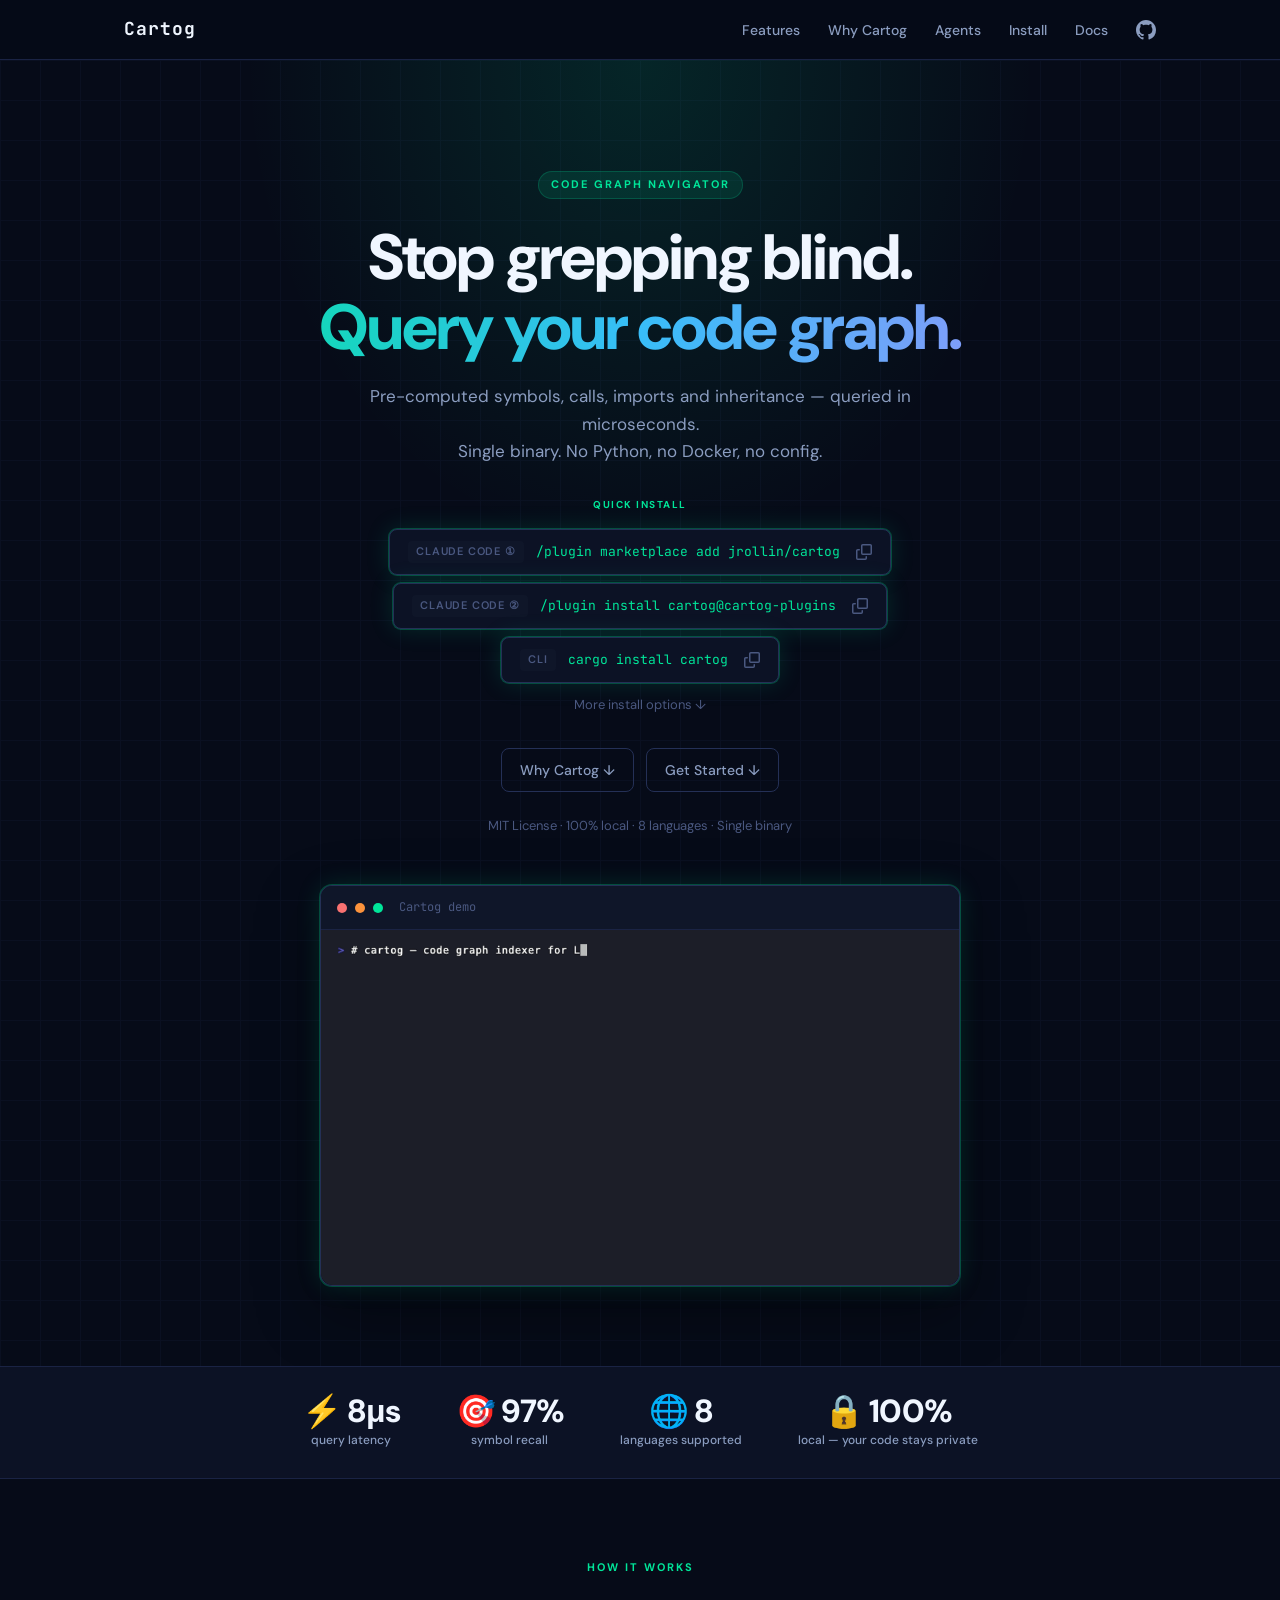
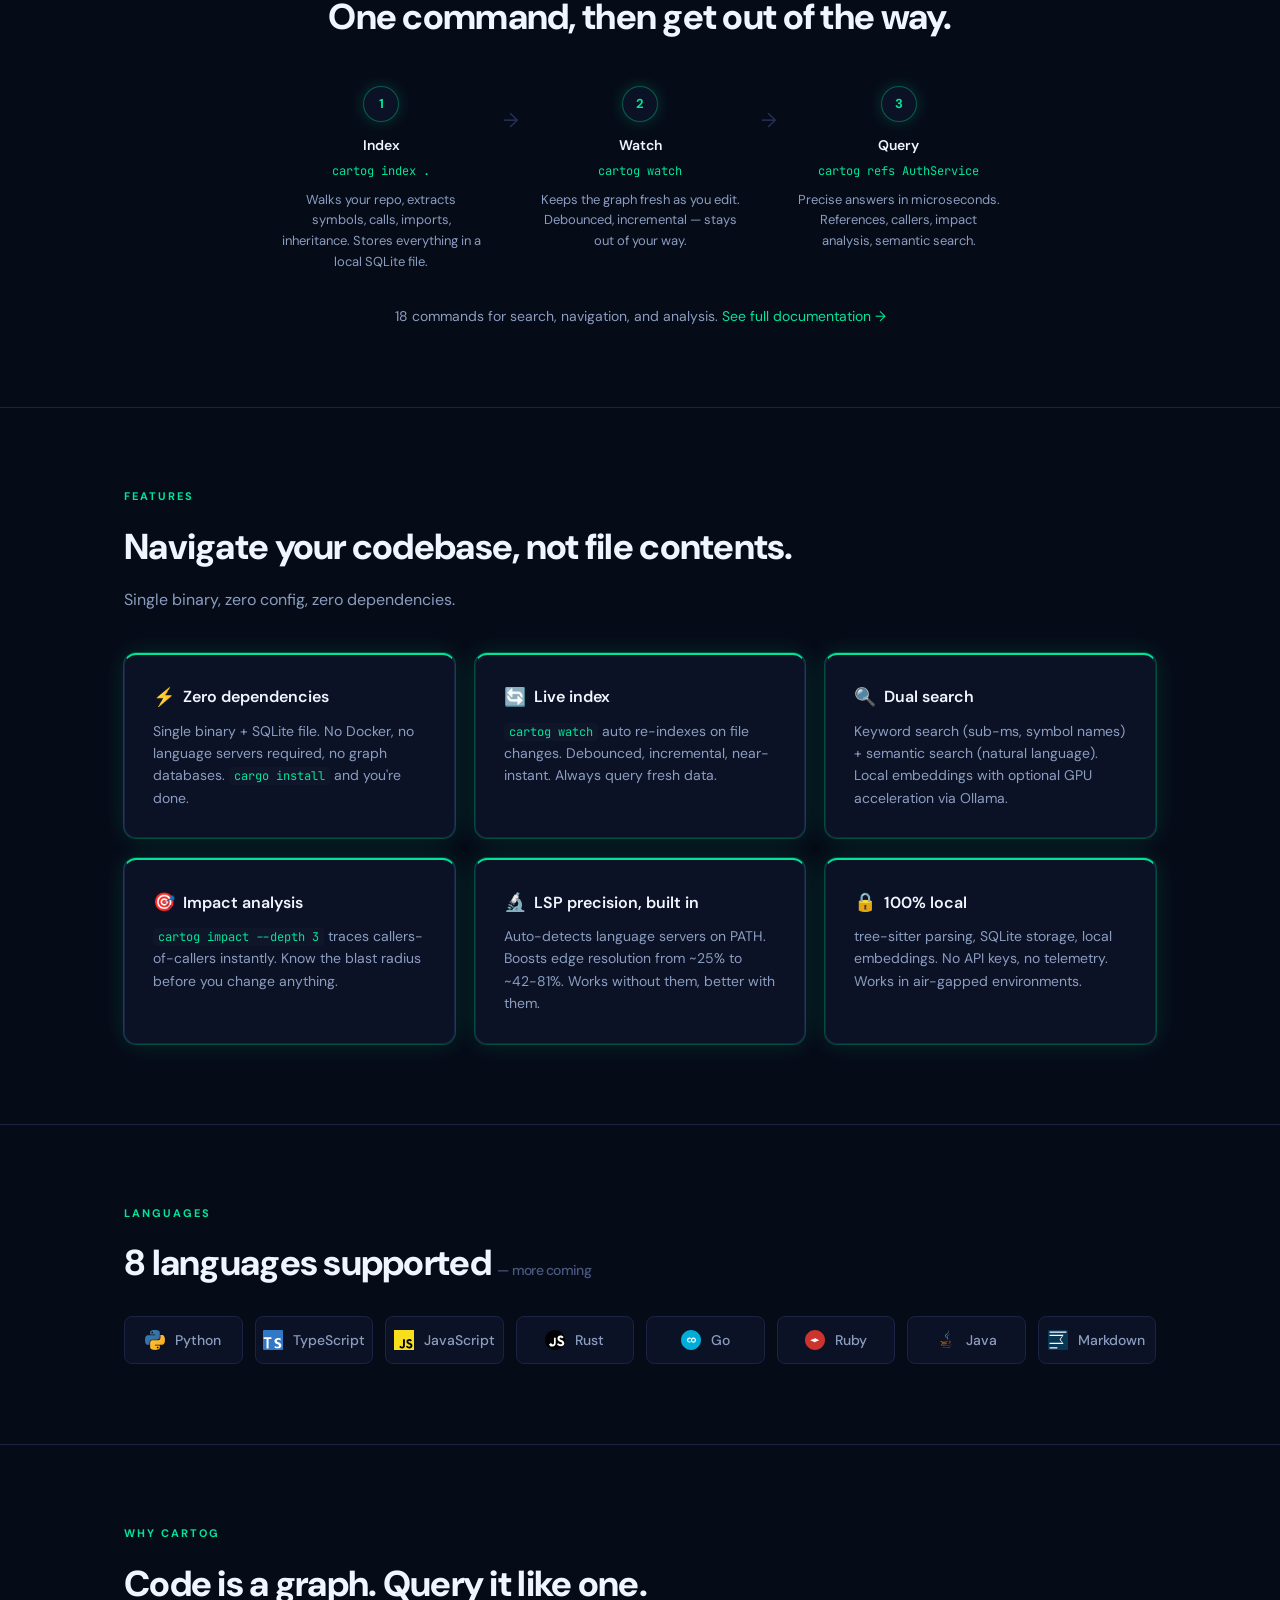
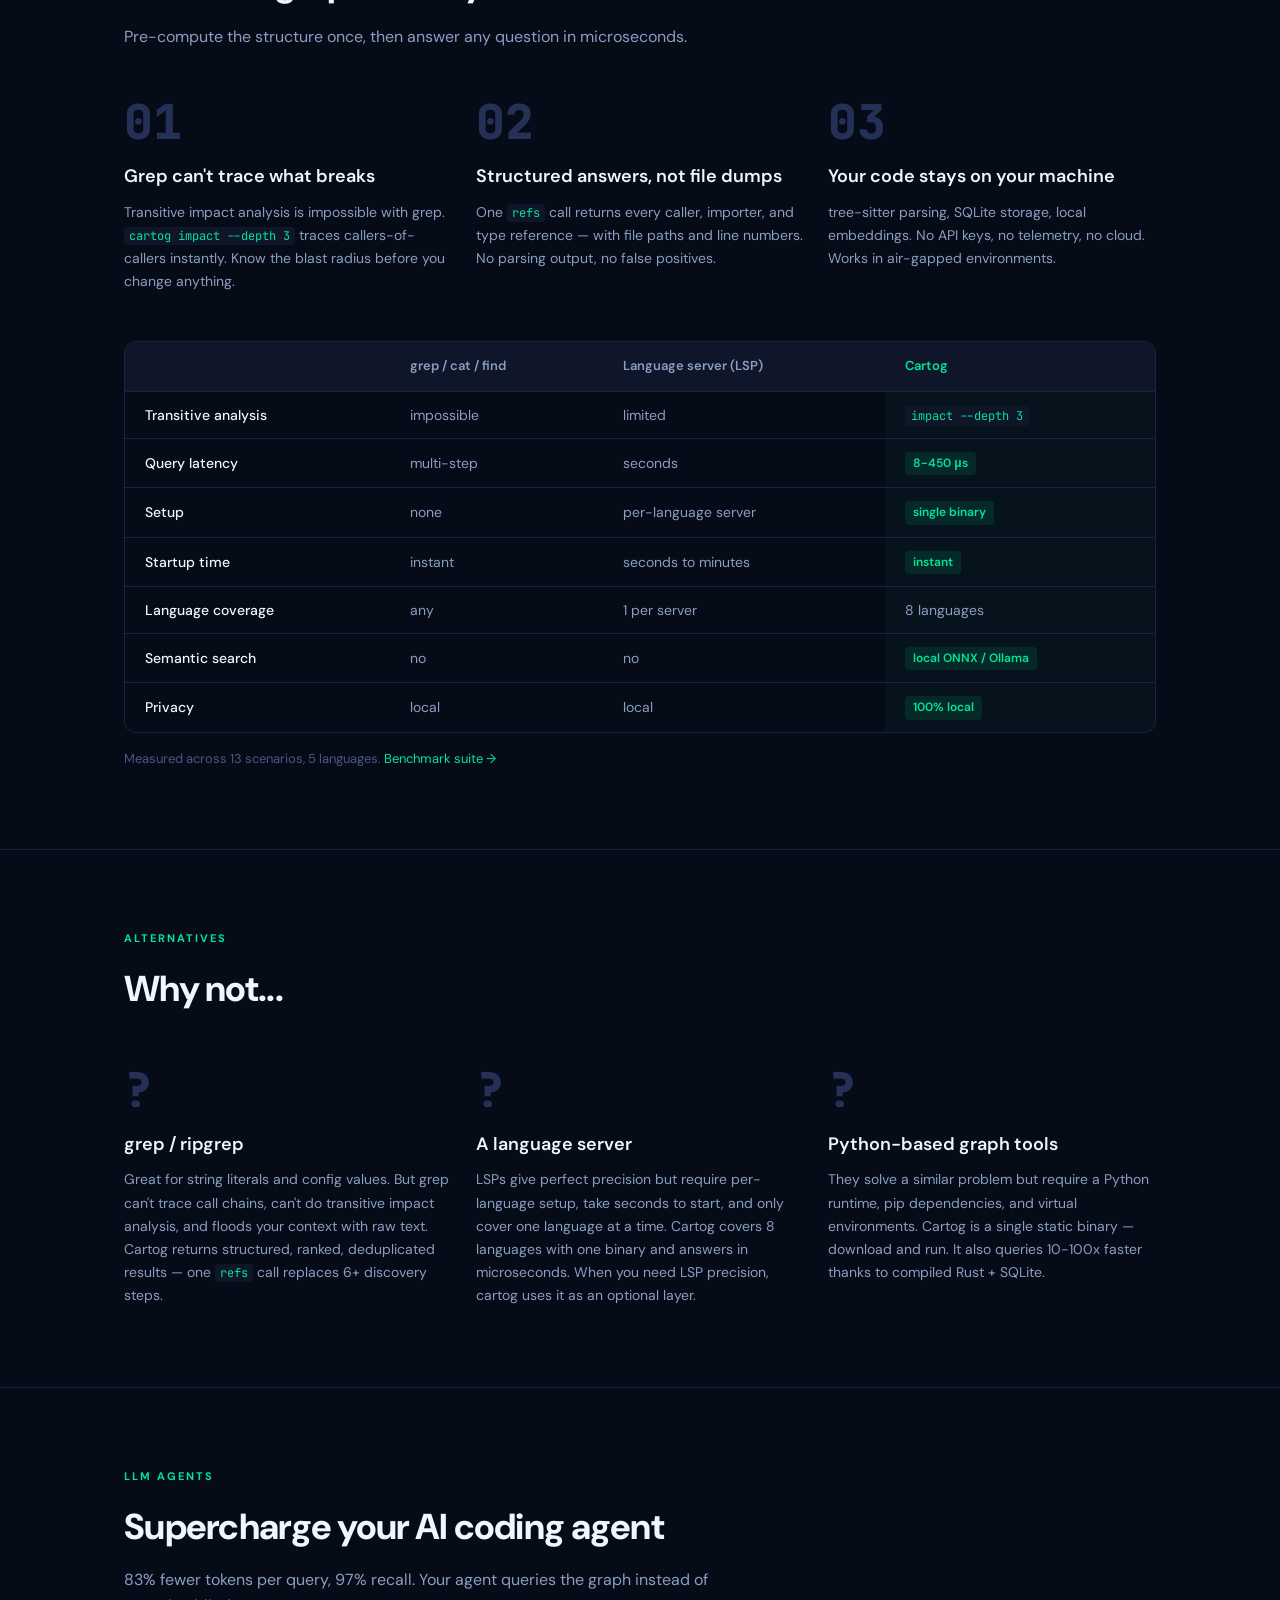
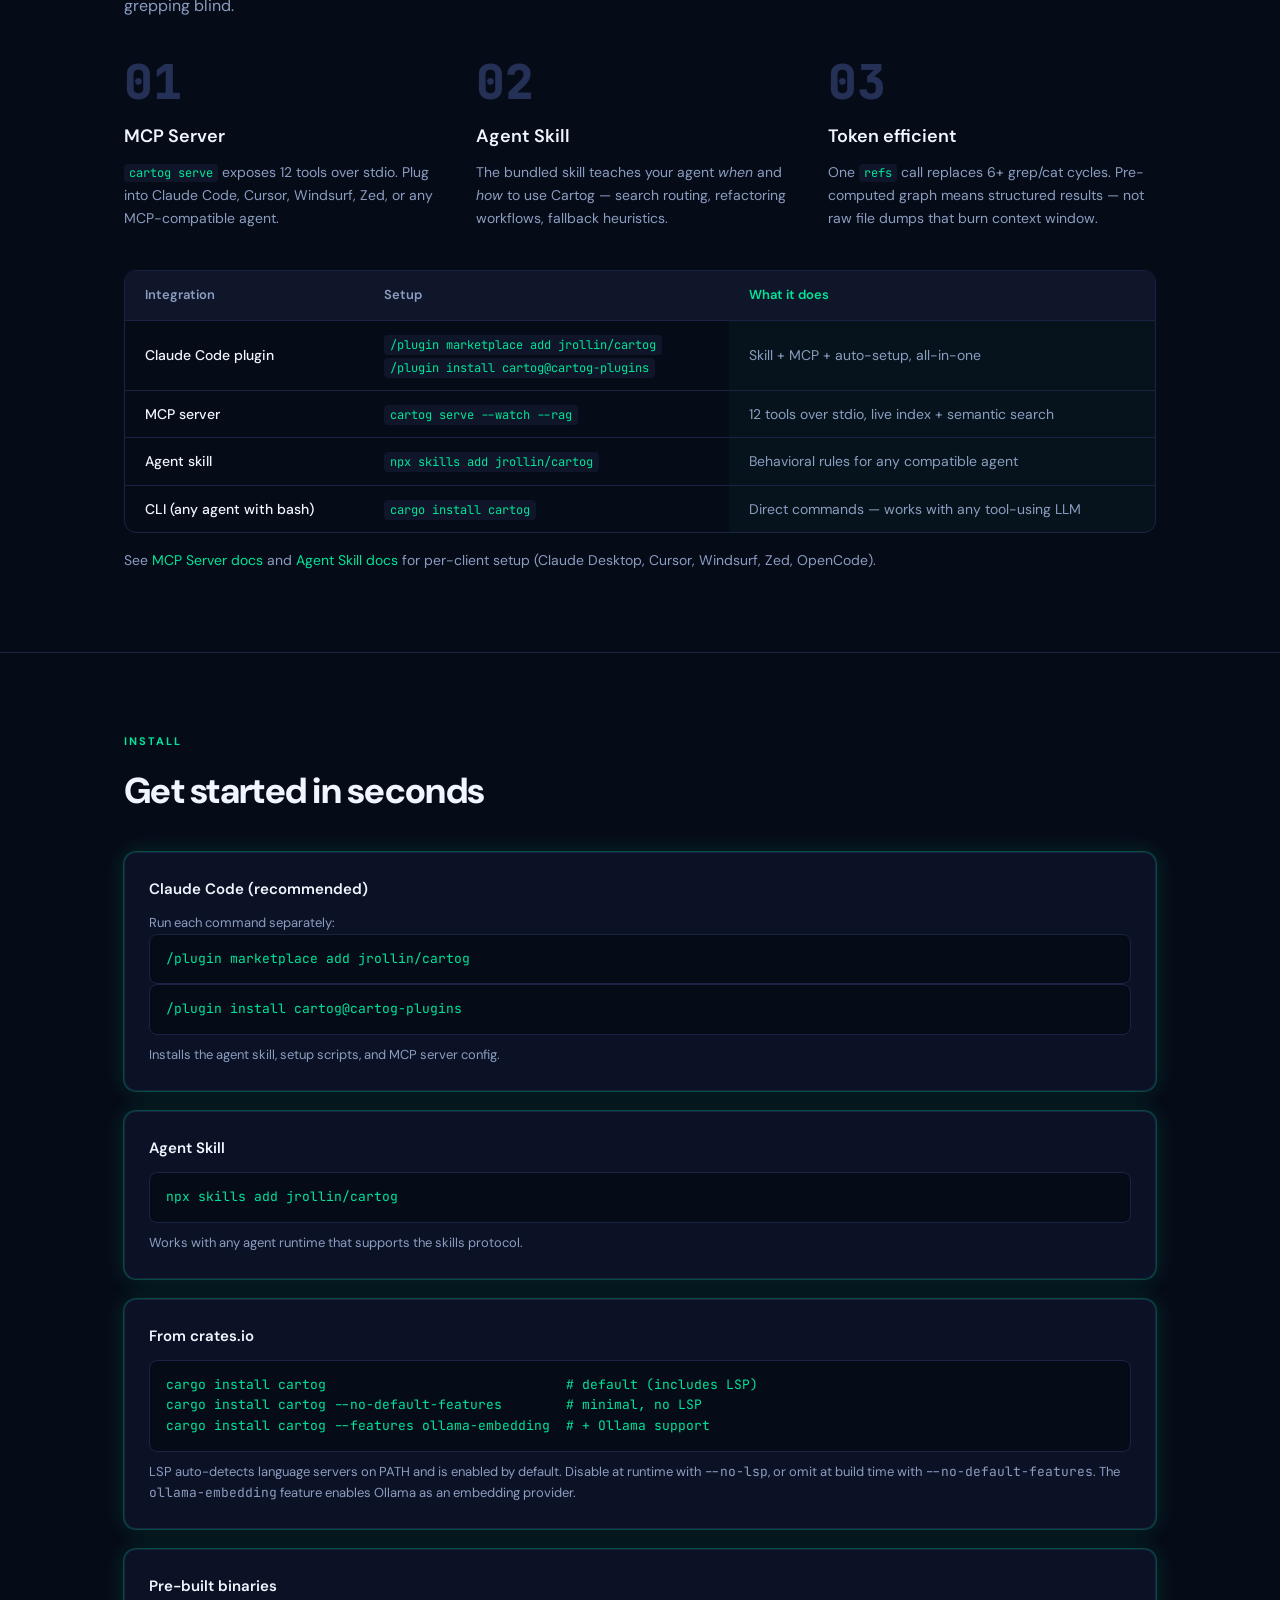
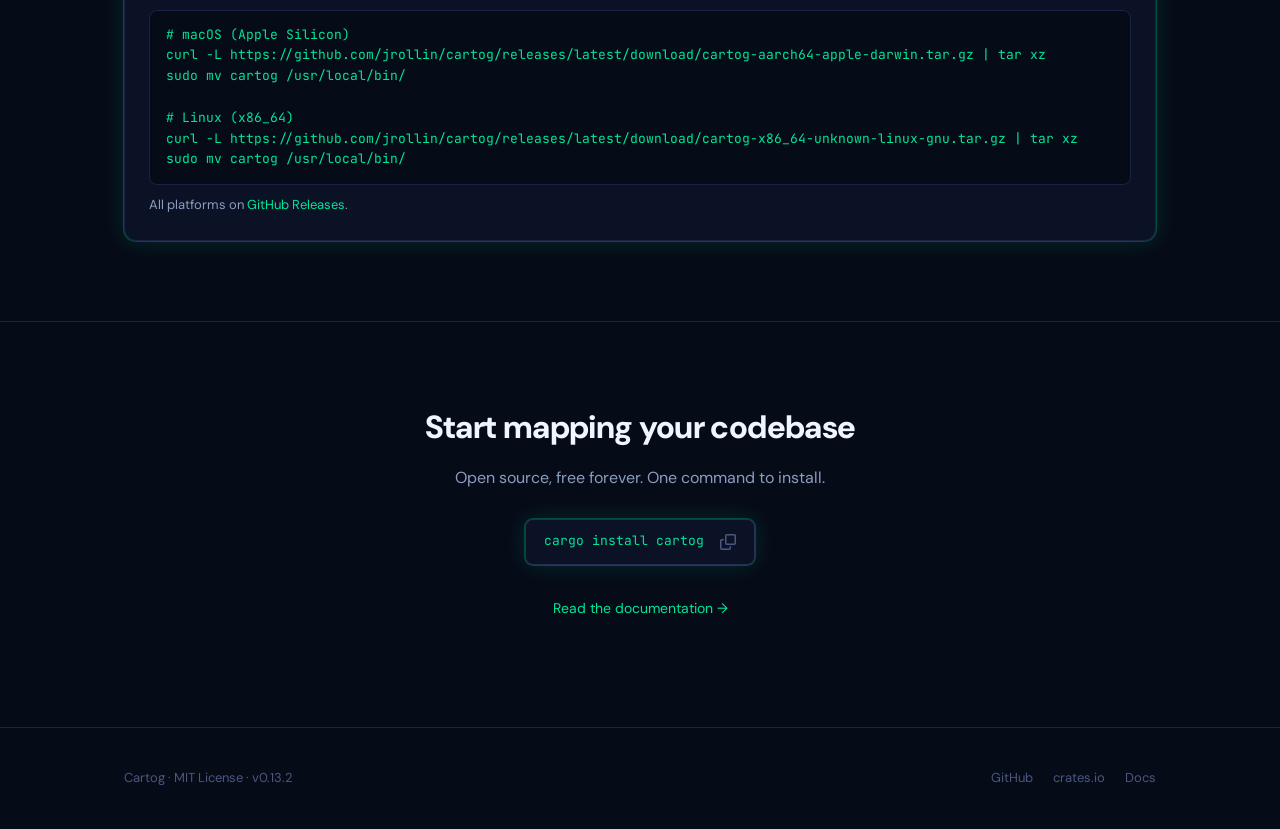
==== site/index.html @ bf615267 "chore: bump version to 0.13.2" ====
<!DOCTYPE html>
<html lang="en">
<head>
  <meta charset="UTF-8">
  <meta name="viewport" content="width=device-width, initial-scale=1.0">
  <title>Cartog — Stop grepping blind. Query your code graph.</title>
  <meta name="description" content="Code graph navigator. Pre-computed symbols, calls, imports and inheritance — queried in microseconds. Single binary, 100% local, 8 languages.">
  <link rel="stylesheet" href="style.css">
</head>
<body>

<!-- ── Nav ──────────────────────────────────────── -->
<header class="nav">
  <div class="nav-inner">
    <a href="index.html" class="nav-logo">Cartog</a>
    <button class="nav-toggle" aria-label="Toggle navigation" onclick="document.querySelector('.nav-links').classList.toggle('open')">
      <span></span><span></span><span></span>
    </button>
    <ul class="nav-links">
      <li><a href="#features">Features</a></li>
      <li><a href="#why">Why Cartog</a></li>
      <li><a href="#agents">Agents</a></li>
      <li><a href="#install">Install</a></li>
      <li><a href="usage.html">Docs</a></li>
      <li>
        <a href="https://github.com/jrollin/cartog" class="github-link" aria-label="GitHub">
          <svg viewBox="0 0 16 16"><path d="M8 0C3.58 0 0 3.58 0 8c0 3.54 2.29 6.53 5.47 7.59.4.07.55-.17.55-.38 0-.19-.01-.82-.01-1.49-2.01.37-2.53-.49-2.69-.94-.09-.23-.48-.94-.82-1.13-.28-.15-.68-.52-.01-.53.63-.01 1.08.58 1.23.82.72 1.21 1.87.87 2.33.66.07-.52.28-.87.51-1.07-1.78-.2-3.64-.89-3.64-3.95 0-.87.31-1.59.82-2.15-.08-.2-.36-1.02.08-2.12 0 0 .67-.21 2.2.82.64-.18 1.32-.27 2-.27.68 0 1.36.09 2 .27 1.53-1.04 2.2-.82 2.2-.82.44 1.1.16 1.92.08 2.12.51.56.82 1.27.82 2.15 0 3.07-1.87 3.75-3.65 3.95.29.25.54.73.54 1.48 0 1.07-.01 1.93-.01 2.2 0 .21.15.46.55.38A8.013 8.013 0 0016 8c0-4.42-3.58-8-8-8z"/></svg>
        </a>
      </li>
    </ul>
  </div>
</header>

<!-- ── Hero ─────────────────────────────────────── -->
<section class="hero">
  <div class="container">
    <div class="hero-eyebrow">Code Graph Navigator</div>

    <h1>
      <span class="line-plain">Stop grepping blind.</span>
      <span class="line-accent">Query your code graph.</span>
    </h1>

    <p class="subtitle">
      Pre-computed symbols, calls, imports and inheritance — queried in microseconds.<br>
      Single binary. No Python, no Docker, no config.
    </p>

    <div class="hero-installs">
      <div class="install-group-label">Quick Install</div>
      <div class="install-widget">
        <span class="install-label">Claude Code ①</span>
        <code>/plugin marketplace add jrollin/cartog</code>
        <button class="copy-btn" onclick="copyCmd(this, '/plugin marketplace add jrollin/cartog')" aria-label="Copy to clipboard">
          <svg width="16" height="16" viewBox="0 0 16 16" fill="currentColor"><path d="M0 6.75C0 5.784.784 5 1.75 5h1.5a.75.75 0 010 1.5h-1.5a.25.25 0 00-.25.25v7.5c0 .138.112.25.25.25h7.5a.25.25 0 00.25-.25v-1.5a.75.75 0 011.5 0v1.5A1.75 1.75 0 019.25 16h-7.5A1.75 1.75 0 010 14.25zM5 1.75C5 .784 5.784 0 6.75 0h7.5C15.216 0 16 .784 16 1.75v7.5A1.75 1.75 0 0114.25 11h-7.5A1.75 1.75 0 015 9.25zm1.75-.25a.25.25 0 00-.25.25v7.5c0 .138.112.25.25.25h7.5a.25.25 0 00.25-.25v-7.5a.25.25 0 00-.25-.25z"/></svg>
        </button>
      </div>
      <div class="install-widget">
        <span class="install-label">Claude Code ②</span>
        <code>/plugin install cartog@cartog-plugins</code>
        <button class="copy-btn" onclick="copyCmd(this, '/plugin install cartog@cartog-plugins')" aria-label="Copy to clipboard">
          <svg width="16" height="16" viewBox="0 0 16 16" fill="currentColor"><path d="M0 6.75C0 5.784.784 5 1.75 5h1.5a.75.75 0 010 1.5h-1.5a.25.25 0 00-.25.25v7.5c0 .138.112.25.25.25h7.5a.25.25 0 00.25-.25v-1.5a.75.75 0 011.5 0v1.5A1.75 1.75 0 019.25 16h-7.5A1.75 1.75 0 010 14.25zM5 1.75C5 .784 5.784 0 6.75 0h7.5C15.216 0 16 .784 16 1.75v7.5A1.75 1.75 0 0114.25 11h-7.5A1.75 1.75 0 015 9.25zm1.75-.25a.25.25 0 00-.25.25v7.5c0 .138.112.25.25.25h7.5a.25.25 0 00.25-.25v-7.5a.25.25 0 00-.25-.25z"/></svg>
        </button>
      </div>
      <div class="install-widget">
        <span class="install-label">CLI</span>
        <code>cargo install cartog</code>
        <button class="copy-btn" onclick="copyCmd(this, 'cargo install cartog')" aria-label="Copy to clipboard">
          <svg width="16" height="16" viewBox="0 0 16 16" fill="currentColor"><path d="M0 6.75C0 5.784.784 5 1.75 5h1.5a.75.75 0 010 1.5h-1.5a.25.25 0 00-.25.25v7.5c0 .138.112.25.25.25h7.5a.25.25 0 00.25-.25v-1.5a.75.75 0 011.5 0v1.5A1.75 1.75 0 019.25 16h-7.5A1.75 1.75 0 010 14.25zM5 1.75C5 .784 5.784 0 6.75 0h7.5C15.216 0 16 .784 16 1.75v7.5A1.75 1.75 0 0114.25 11h-7.5A1.75 1.75 0 015 9.25zm1.75-.25a.25.25 0 00-.25.25v7.5c0 .138.112.25.25.25h7.5a.25.25 0 00.25-.25v-7.5a.25.25 0 00-.25-.25z"/></svg>
        </button>
      </div>
      <a href="#install" style="font-size: 13px; color: var(--text-tertiary); margin-top: 4px;">More install options ↓</a>
    </div>

    <div class="hero-ctas" style="margin-top: 32px;">
      <a href="#why" class="btn-secondary">Why Cartog ↓</a>
      <a href="#install" class="btn-secondary">Get Started ↓</a>
    </div>

    <div class="hero-meta">
      <span>MIT License · 100% local · 8 languages · Single binary</span>
    </div>

    <!-- Terminal demo -->
    <div class="terminal" style="margin-top: 48px;">
      <div class="terminal-header">
        <div class="terminal-dot red"></div>
        <div class="terminal-dot yellow"></div>
        <div class="terminal-dot green"></div>
        <span class="terminal-title">Cartog demo</span>
      </div>
      <img src="demo.gif" alt="Cartog demo — index, search, refs, impact" class="terminal-gif">
    </div>
  </div>
</section>

<!-- ── Stats bar ───────────────────────────────── -->
<div class="stats-bar">
  <div class="container">
    <div class="stat-item">
      <div class="stat-value">⚡ 8μs</div>
      <div class="stat-label">query latency</div>
    </div>
    <div class="stat-item">
      <div class="stat-value">🎯 97%</div>
      <div class="stat-label">symbol recall</div>
    </div>
    <div class="stat-item">
      <div class="stat-value">🌐 8</div>
      <div class="stat-label">languages supported</div>
    </div>
    <div class="stat-item">
      <div class="stat-value">🔒 100%</div>
      <div class="stat-label">local — your code stays private</div>
    </div>
  </div>
</div>

<!-- ── How It Works ─────────────────────────────── -->
<section class="how-it-works">
  <div class="container">
    <div class="section-label">How it works</div>
    <h2 class="section-heading">One command, then get out of the way.</h2>

    <div class="how-steps">
      <div class="how-step">
        <div class="how-step-number">1</div>
        <div class="how-step-title">Index</div>
        <code>cartog index .</code>
        <p>Walks your repo, extracts symbols, calls, imports, inheritance. Stores everything in a local SQLite file.</p>
      </div>

      <div class="how-arrow" aria-hidden="true">→</div>

      <div class="how-step">
        <div class="how-step-number">2</div>
        <div class="how-step-title">Watch</div>
        <code>cartog watch</code>
        <p>Keeps the graph fresh as you edit. Debounced, incremental — stays out of your way.</p>
      </div>

      <div class="how-arrow" aria-hidden="true">→</div>

      <div class="how-step">
        <div class="how-step-number">3</div>
        <div class="how-step-title">Query</div>
        <code>cartog refs AuthService</code>
        <p>Precise answers in microseconds. References, callers, impact analysis, semantic search.</p>
      </div>
    </div>

    <p style="margin-top: 32px; text-align: center; font-size: 14px; color: var(--text-secondary);">
      18 commands for search, navigation, and analysis. <a href="usage.html">See full documentation →</a>
    </p>
  </div>
</section>

<!-- ── Features ─────────────────────────────────── -->
<section id="features">
  <div class="container">
    <div class="section-label">Features</div>
    <h2 class="section-heading">Navigate your codebase, not file contents.</h2>
    <p class="section-subtitle">Single binary, zero config, zero dependencies.</p>

    <div class="features-grid" style="margin-top: 40px;">
      <div class="feature-card">
        <h3><span class="feature-icon">⚡</span> Zero dependencies</h3>
        <p>Single binary + SQLite file. No Docker, no language servers required, no graph databases. <code>cargo install</code> and you're done.</p>
      </div>
      <div class="feature-card">
        <h3><span class="feature-icon">🔄</span> Live index</h3>
        <p><code>cartog watch</code> auto re-indexes on file changes. Debounced, incremental, near-instant. Always query fresh data.</p>
      </div>
      <div class="feature-card">
        <h3><span class="feature-icon">🔍</span> Dual search</h3>
        <p>Keyword search (sub-ms, symbol names) + semantic search (natural language). Local embeddings with optional GPU acceleration via Ollama.</p>
      </div>
      <div class="feature-card">
        <h3><span class="feature-icon">🎯</span> Impact analysis</h3>
        <p><code>cartog impact --depth 3</code> traces callers-of-callers instantly. Know the blast radius before you change anything.</p>
      </div>
      <div class="feature-card">
        <h3><span class="feature-icon">🔬</span> LSP precision, built in</h3>
        <p>Auto-detects language servers on PATH. Boosts edge resolution from ~25% to ~42-81%. Works without them, better with them.</p>
      </div>
      <div class="feature-card">
        <h3><span class="feature-icon">🔒</span> 100% local</h3>
        <p>tree-sitter parsing, SQLite storage, local embeddings. No API keys, no telemetry. Works in air-gapped environments.</p>
      </div>
    </div>
  </div>
</section>

<!-- ── Languages ─────────────────────────────────── -->
<section class="languages-section">
  <div class="container">
    <div class="section-label">Languages</div>
    <h2 class="section-heading">8 languages supported <span style="font-size: 14px; font-weight: 500; color: var(--text-tertiary);">— more coming</span></h2>
    <div class="lang-grid">
      <span class="lang-tag">
        <svg width="20" height="20" viewBox="0 0 256 255"><defs><linearGradient id="py-a" x1="12.96%" x2="79.68%" y1="12.04%" y2="93.06%"><stop offset="0%" stop-color="#387EB8"/><stop offset="100%" stop-color="#366994"/></linearGradient><linearGradient id="py-b" x1="19.13%" x2="90.43%" y1="20.58%" y2="88.72%"><stop offset="0%" stop-color="#FFC331"/><stop offset="100%" stop-color="#F5A623"/></linearGradient></defs><path fill="url(#py-a)" d="M126.916.072c-64.832 0-60.784 28.115-60.784 28.115l.072 29.128h61.868v8.745H41.631S.145 61.355.145 126.77c0 65.417 36.21 63.097 36.21 63.097h21.61v-30.356s-1.165-36.21 35.632-36.21h61.362s34.475.557 34.475-33.319V33.97S194.67.072 126.916.072zM92.802 19.66a11.12 11.12 0 110 22.24 11.12 11.12 0 010-22.24z"/><path fill="url(#py-b)" d="M128.757 254.126c64.832 0 60.784-28.115 60.784-28.115l-.072-29.127H127.6v-8.745h86.441s41.486 4.705 41.486-60.712c0-65.416-36.21-63.096-36.21-63.096h-21.61v30.355s1.165 36.21-35.632 36.21h-61.362s-34.475-.557-34.475 33.32v56.013s-5.235 33.897 62.518 33.897zm34.114-19.586a11.12 11.12 0 110-22.24 11.12 11.12 0 010 22.24z"/></svg>
        Python
      </span>
      <span class="lang-tag">
        <svg width="20" height="20" viewBox="0 0 256 256"><rect width="256" height="256" fill="#3178C6" rx="12"/><path fill="#fff" d="M150.518 200.475v27.62c4.492 2.302 9.805 4.028 15.938 5.179 6.133 1.151 12.597 1.726 19.393 1.726 6.622 0 12.914-.633 18.874-1.899 5.96-1.266 11.187-3.352 15.678-6.257 4.492-2.906 8.048-6.796 10.669-11.672 2.621-4.875 3.932-10.94 3.932-18.194 0-5.237-.758-9.768-2.274-13.592-1.516-3.825-3.7-7.246-6.551-10.264-2.851-3.018-6.305-5.756-10.362-8.214-4.057-2.457-8.626-4.799-13.707-7.024-3.7-1.554-7.016-3.049-9.95-4.484-2.932-1.436-5.434-2.906-7.506-4.408-2.072-1.504-3.664-3.122-4.776-4.855-1.112-1.733-1.668-3.71-1.668-5.93 0-2.047.498-3.882 1.494-5.506.997-1.623 2.39-3.018 4.181-4.18 1.791-1.164 3.932-2.063 6.422-2.698 2.49-.634 5.237-.952 8.24-.952 2.136 0 4.407.173 6.813.519 2.406.346 4.836.895 7.287 1.647 2.451.751 4.836 1.699 7.156 2.843a37.4 37.4 0 016.38 3.97v-25.534c-4.145-1.669-8.683-2.882-13.616-3.64-4.933-.759-10.554-1.138-16.862-1.138-6.552 0-12.778.691-18.68 2.073-5.9 1.382-11.126 3.583-15.678 6.603-4.55 3.018-8.162 6.968-10.833 11.849-2.67 4.882-4.006 10.764-4.006 17.648 0 8.617 2.562 15.977 7.687 22.082 5.126 6.104 12.812 11.169 23.06 15.195 4.058 1.611 7.803 3.165 11.234 4.663 3.432 1.496 6.38 3.069 8.845 4.717 2.466 1.647 4.396 3.467 5.79 5.458 1.393 1.991 2.09 4.296 2.09 6.914 0 1.93-.44 3.71-1.322 5.333-.88 1.623-2.217 3.018-4.008 4.18-1.791 1.164-4.043 2.063-6.755 2.698-2.712.634-5.876.952-9.494.952-6.206 0-12.347-1.093-18.422-3.278-6.075-2.185-11.602-5.468-16.58-9.85zM108.042 115.233h-36.697v120.012H45.274V115.233H8.577V92.055h99.465v23.178z"/></svg>
        TypeScript
      </span>
      <span class="lang-tag">
        <svg width="20" height="20" viewBox="0 0 256 256"><path fill="#F7DF1E" d="M0 0h256v256H0z"/><path d="M67.312 213.932l19.59-11.856c3.78 6.701 7.218 12.371 15.465 12.371 7.905 0 12.89-3.092 12.89-15.12v-81.798h24.057v82.138c0 24.917-14.606 36.259-35.916 36.259-19.245 0-30.416-9.967-36.087-21.996m85.07-2.576l19.588-11.341c5.157 8.421 11.859 14.607 23.715 14.607 9.969 0 16.325-4.984 16.325-11.858 0-8.248-6.53-11.17-17.528-15.98l-6.013-2.58c-17.357-7.387-28.87-16.667-28.87-36.257 0-18.044 13.747-31.792 35.228-31.792 15.294 0 26.292 5.328 34.196 19.247l-18.732 12.03c-4.125-7.389-8.591-10.31-15.465-10.31-7.046 0-11.514 4.468-11.514 10.31 0 7.217 4.468 10.14 14.778 14.608l6.014 2.577c20.45 8.765 31.963 17.7 31.963 37.804 0 21.654-17.012 33.51-39.867 33.51-22.339 0-36.774-10.654-43.819-24.574"/></svg>
        JavaScript
      </span>
      <span class="lang-tag">
        <svg width="20" height="20" viewBox="0 0 256 256"><path fill="#000" d="M128.088 0C57.328 0 0 57.328 0 128.088s57.328 128.088 128.088 128.088 128.088-57.328 128.088-128.088S198.848 0 128.088 0z"/><path fill="#fff" d="M81.102 170.627c3.914 7.406 11.14 14.06 19.014 14.06 9.056 0 14.81-4.68 14.81-18.27V97.71h22.338v69.32c0 30.096-17.658 43.778-43.396 43.778-23.262 0-36.73-12.148-43.398-26.774l19.632-13.407zm92.816-2.456c4.606 7.502 13.248 15.478 26.89 15.478 11.306 0 18.558-5.654 18.558-13.458 0-9.336-7.432-12.654-19.924-18.09l-6.84-2.934c-19.748-8.408-32.87-18.94-32.87-41.21 0-20.492 15.626-36.108 40.044-36.108 17.372 0 29.854 6.048 38.854 21.882l-21.28 13.666c-4.684-8.39-9.756-11.696-17.574-11.696-8.002 0-13.072 5.082-13.072 11.696 0 8.188 5.07 11.504 16.778 16.594l6.84 2.934c23.252 9.966 36.384 20.148 36.384 43.008 0 24.632-19.352 38.108-45.338 38.108-25.406 0-41.852-12.098-49.896-27.928l21.446-11.942z"/></svg>
        Rust
      </span>
      <span class="lang-tag">
        <svg width="20" height="20" viewBox="0 0 256 256"><path fill="#00ADD8" d="M128 0C57.308 0 0 57.308 0 128s57.308 128 128 128 128-57.308 128-128S198.692 0 128 0z"/><path fill="#fff" d="M123.63 115.638s-6.256-4.71-13.354-4.71c-10.394 0-18.772 8.378-18.772 18.772 0 10.394 8.378 18.772 18.772 18.772 7.098 0 13.354-4.71 13.354-4.71v14.198s-7.098 3.396-15.232 3.396c-18.128 0-32.82-14.692-32.82-32.82s14.692-32.82 32.82-32.82c8.134 0 15.232 3.396 15.232 3.396v16.526zm35.478-18.126c18.128 0 32.82 14.692 32.82 32.82s-14.692 32.82-32.82 32.82-32.82-14.692-32.82-32.82 14.692-32.82 32.82-32.82zm0 49.664c9.298 0 16.844-7.546 16.844-16.844s-7.546-16.844-16.844-16.844-16.844 7.546-16.844 16.844 7.546 16.844 16.844 16.844z"/></svg>
        Go
      </span>
      <span class="lang-tag">
        <svg width="20" height="20" viewBox="0 0 256 256"><path fill="#CC342D" d="M128 0C57.308 0 0 57.308 0 128s57.308 128 128 128 128-57.308 128-128S198.692 0 128 0z"/><path fill="#fff" d="M116.8 155.2l28.8-14.4-28.8-14.4V155.2zm64-25.6L128 102.4v51.2l52.8-24zm-115.2 0L128 156.8V105.6l-62.4 24z"/></svg>
        Ruby
      </span>
      <span class="lang-tag">
        <svg width="20" height="20" viewBox="0 0 256 256"><path fill="#E76F00" d="M83.037 165.865s-7.66 4.458 5.456 5.963c15.88 1.82 24.012 1.56 41.52-1.766 0 0 4.607 2.885 11.03 5.387-39.223 16.81-88.794-.974-57.006-9.584zm-4.715-21.975s-8.59 6.355 4.536 7.716c16.964 1.76 30.387 1.903 53.574-2.586 0 0 3.207 3.252 8.258 5.028-47.428 13.876-100.278 1.093-66.368-10.158z"/><path fill="#5382A1" d="M143.294 109.027c9.686 11.148-2.548 21.177-2.548 21.177s24.584-12.695 13.296-28.597c-10.54-14.842-18.622-22.198 25.132-47.592 0 0-68.7 17.157-35.88 55.012z"/><path fill="#E76F00" d="M199.297 180.303s5.666 4.67-6.237 8.282c-22.647 6.867-94.268 8.94-114.165.273-7.148-3.115 6.26-7.431 10.476-8.343 4.397-1.014 6.912-.826 6.912-.826-7.954-5.6-51.41 11.004-22.079 15.753 80.003 12.942 145.87-5.83 125.093-15.139zm-109.898-39.87s-36.434 8.658-12.9 11.8c9.936 1.328 29.745 1.028 48.202-.527 15.097-1.27 30.233-3.988 30.233-3.988s-5.324 2.28-9.178 4.905c-37.107 9.76-108.81 5.22-88.14-4.768 17.486-8.433 31.783-7.422 31.783-7.422zm65.572 36.635c37.722-19.6 20.275-38.422 8.107-35.888-2.98.622-4.313 1.161-4.313 1.161s1.11-1.737 3.227-2.486c24.117-8.482 42.672 25.015-7.778 38.3 0 0 .585-.525.757-1.087z"/><path fill="#5382A1" d="M160.775 0s20.887 20.887-19.8 53.022c-32.584 25.754-7.428 40.443-.016 57.215-19.003-17.14-32.94-32.23-23.583-46.275C131.142 43.57 168.917 33.387 160.775 0z"/><path fill="#E76F00" d="M92.235 230.378c36.2 2.317 91.837-1.287 93.18-18.408 0 0-2.533 6.5-29.945 11.662-30.925 5.825-69.092 5.145-91.727 1.413 0 0 4.633 3.832 28.492 5.333z"/></svg>
        Java
      </span>
      <span class="lang-tag">
        <svg width="20" height="20" viewBox="0 0 256 256" fill="none"><rect width="256" height="256" rx="12" fill="#083755"/><path d="M20 220h100v16H20zM20 20h216v16H20zm0 40h180l-40 60 40 60H20v-16h160l-32-44 32-44H20z" fill="#fff"/></svg>
        Markdown
      </span>
    </div>
  </div>
</section>

<!-- ── Why Cartog ───────────────────────────────── -->
<section id="why">
  <div class="container">
    <div class="section-label">Why Cartog</div>
    <h2 class="section-heading">Code is a graph. Query it like one.</h2>
    <p class="section-subtitle">Pre-compute the structure once, then answer any question in microseconds.</p>

    <div class="why-grid">
      <div class="why-card">
        <div class="why-number">01</div>
        <h3>Grep can't trace what breaks</h3>
        <p>Transitive impact analysis is impossible with grep. <code>cartog impact --depth 3</code> traces callers-of-callers instantly. Know the blast radius before you change anything.</p>
      </div>
      <div class="why-card">
        <div class="why-number">02</div>
        <h3>Structured answers, not file dumps</h3>
        <p>One <code>refs</code> call returns every caller, importer, and type reference — with file paths and line numbers. No parsing output, no false positives.</p>
      </div>
      <div class="why-card">
        <div class="why-number">03</div>
        <h3>Your code stays on your machine</h3>
        <p>tree-sitter parsing, SQLite storage, local embeddings. No API keys, no telemetry, no cloud. Works in air-gapped environments.</p>
      </div>
    </div>

    <!-- Comparison table -->
    <div class="table-wrapper" style="margin-top: 48px;">
      <table>
        <thead>
          <tr>
            <th></th>
            <th>grep / cat / find</th>
            <th>Language server (LSP)</th>
            <th>Cartog</th>
          </tr>
        </thead>
        <tbody>
          <tr>
            <td>Transitive analysis</td>
            <td>impossible</td>
            <td>limited</td>
            <td><code>impact --depth 3</code></td>
          </tr>
          <tr>
            <td>Query latency</td>
            <td>multi-step</td>
            <td>seconds</td>
            <td><span class="badge">8-450 μs</span></td>
          </tr>
          <tr>
            <td>Setup</td>
            <td>none</td>
            <td>per-language server</td>
            <td><span class="badge">single binary</span></td>
          </tr>
          <tr>
            <td>Startup time</td>
            <td>instant</td>
            <td>seconds to minutes</td>
            <td><span class="badge">instant</span></td>
          </tr>
          <tr>
            <td>Language coverage</td>
            <td>any</td>
            <td>1 per server</td>
            <td>8 languages</td>
          </tr>
          <tr>
            <td>Semantic search</td>
            <td>no</td>
            <td>no</td>
            <td><span class="badge">local ONNX / Ollama</span></td>
          </tr>
          <tr>
            <td>Privacy</td>
            <td>local</td>
            <td>local</td>
            <td><span class="badge">100% local</span></td>
          </tr>
        </tbody>
      </table>
    </div>

    <p style="margin-top: 16px; font-size: 13px; color: var(--text-tertiary);">
      Measured across 13 scenarios, 5 languages. <a href="https://github.com/jrollin/cartog/tree/main/crates/cartog/benches">Benchmark suite →</a>
    </p>
  </div>
</section>

<!-- ── Why Not ─────────────────────────────────── -->
<section class="why-not-section">
  <div class="container">
    <div class="section-label">Alternatives</div>
    <h2 class="section-heading">Why not...</h2>

    <div class="why-grid">
      <div class="why-card">
        <div class="why-number">?</div>
        <h3>grep / ripgrep</h3>
        <p>Great for string literals and config values. But grep can't trace call chains, can't do transitive impact analysis, and floods your context with raw text. Cartog returns structured, ranked, deduplicated results — one <code>refs</code> call replaces 6+ discovery steps.</p>
      </div>
      <div class="why-card">
        <div class="why-number">?</div>
        <h3>A language server</h3>
        <p>LSPs give perfect precision but require per-language setup, take seconds to start, and only cover one language at a time. Cartog covers 8 languages with one binary and answers in microseconds. When you need LSP precision, cartog uses it as an optional layer.</p>
      </div>
      <div class="why-card">
        <div class="why-number">?</div>
        <h3>Python-based graph tools</h3>
        <p>They solve a similar problem but require a Python runtime, pip dependencies, and virtual environments. Cartog is a single static binary — download and run. It also queries 10-100x faster thanks to compiled Rust + SQLite.</p>
      </div>
    </div>
  </div>
</section>

<!-- ── LLM Agents ──────────────────────────────── -->
<section id="agents">
  <div class="container">
    <div class="section-label">LLM Agents</div>
    <h2 class="section-heading">Supercharge your AI coding agent</h2>
    <p class="section-subtitle">83% fewer tokens per query, 97% recall. Your agent queries the graph instead of grepping blind.</p>

    <div class="why-grid" style="margin-top: 40px;">
      <div class="why-card">
        <div class="why-number">01</div>
        <h3>MCP Server</h3>
        <p><code>cartog serve</code> exposes 12 tools over stdio. Plug into Claude Code, Cursor, Windsurf, Zed, or any MCP-compatible agent.</p>
      </div>
      <div class="why-card">
        <div class="why-number">02</div>
        <h3>Agent Skill</h3>
        <p>The bundled skill teaches your agent <em>when</em> and <em>how</em> to use Cartog — search routing, refactoring workflows, fallback heuristics.</p>
      </div>
      <div class="why-card">
        <div class="why-number">03</div>
        <h3>Token efficient</h3>
        <p>One <code>refs</code> call replaces 6+ grep/cat cycles. Pre-computed graph means structured results — not raw file dumps that burn context window.</p>
      </div>
    </div>

    <div class="table-wrapper" style="margin-top: 40px;">
      <table>
        <thead>
          <tr>
            <th>Integration</th>
            <th>Setup</th>
            <th>What it does</th>
          </tr>
        </thead>
        <tbody>
          <tr>
            <td>Claude Code plugin</td>
            <td><code>/plugin marketplace add jrollin/cartog</code><br><code>/plugin install cartog@cartog-plugins</code></td>
            <td>Skill + MCP + auto-setup, all-in-one</td>
          </tr>
          <tr>
            <td>MCP server</td>
            <td><code>cartog serve --watch --rag</code></td>
            <td>12 tools over stdio, live index + semantic search</td>
          </tr>
          <tr>
            <td>Agent skill</td>
            <td><code>npx skills add jrollin/cartog</code></td>
            <td>Behavioral rules for any compatible agent</td>
          </tr>
          <tr>
            <td>CLI (any agent with bash)</td>
            <td><code>cargo install cartog</code></td>
            <td>Direct commands — works with any tool-using LLM</td>
          </tr>
        </tbody>
      </table>
    </div>

    <p style="margin-top: 16px; font-size: 14px; color: var(--text-secondary);">
      See <a href="usage.html#mcp-server">MCP Server docs</a> and <a href="usage.html#agent-skill">Agent Skill docs</a> for per-client setup (Claude Desktop, Cursor, Windsurf, Zed, OpenCode).
    </p>
  </div>
</section>

<!-- ── Install ──────────────────────────────────── -->
<section id="install">
  <div class="container">
    <div class="section-label">Install</div>
    <h2 class="section-heading">Get started in seconds</h2>

    <div class="install-options" style="grid-template-columns: 1fr;">
      <div class="install-card">
        <h3>Claude Code (recommended)</h3>
        <p>Run each command separately:</p>
        <pre>/plugin marketplace add jrollin/cartog</pre>
        <pre>/plugin install cartog@cartog-plugins</pre>
        <p>Installs the agent skill, setup scripts, and MCP server config.</p>
      </div>
      <div class="install-card">
        <h3>Agent Skill</h3>
        <pre>npx skills add jrollin/cartog</pre>
        <p>Works with any agent runtime that supports the skills protocol.</p>
      </div>
      <div class="install-card">
        <h3>From crates.io</h3>
        <pre>cargo install cartog                              <span class="comment"># default (includes LSP)</span>
cargo install cartog --no-default-features        <span class="comment"># minimal, no LSP</span>
cargo install cartog --features ollama-embedding  <span class="comment"># + Ollama support</span></pre>
        <p>LSP auto-detects language servers on PATH and is enabled by default. Disable at runtime with <code>--no-lsp</code>, or omit at build time with <code>--no-default-features</code>. The <code>ollama-embedding</code> feature enables Ollama as an embedding provider.</p>
      </div>
      <div class="install-card">
        <h3>Pre-built binaries</h3>
        <pre><span class="comment"># macOS (Apple Silicon)</span>
curl -L https://github.com/jrollin/cartog/releases/latest/download/cartog-aarch64-apple-darwin.tar.gz | tar xz
sudo mv cartog /usr/local/bin/

<span class="comment"># Linux (x86_64)</span>
curl -L https://github.com/jrollin/cartog/releases/latest/download/cartog-x86_64-unknown-linux-gnu.tar.gz | tar xz
sudo mv cartog /usr/local/bin/</pre>
        <p>All platforms on <a href="https://github.com/jrollin/cartog/releases/latest">GitHub Releases</a>.</p>
      </div>
    </div>

  </div>
</section>

<!-- ── CTA ──────────────────────────────────────── -->
<section class="cta">
  <div class="container">
    <h2>Start mapping your codebase</h2>
    <p>Open source, free forever. One command to install.</p>
    <div class="install-widget">
      <code>cargo install cartog</code>
      <button class="copy-btn" onclick="copyCmd(this, 'cargo install cartog')" aria-label="Copy to clipboard">
        <svg width="16" height="16" viewBox="0 0 16 16" fill="currentColor"><path d="M0 6.75C0 5.784.784 5 1.75 5h1.5a.75.75 0 010 1.5h-1.5a.25.25 0 00-.25.25v7.5c0 .138.112.25.25.25h7.5a.25.25 0 00.25-.25v-1.5a.75.75 0 011.5 0v1.5A1.75 1.75 0 019.25 16h-7.5A1.75 1.75 0 010 14.25zM5 1.75C5 .784 5.784 0 6.75 0h7.5C15.216 0 16 .784 16 1.75v7.5A1.75 1.75 0 0114.25 11h-7.5A1.75 1.75 0 015 9.25zm1.75-.25a.25.25 0 00-.25.25v7.5c0 .138.112.25.25.25h7.5a.25.25 0 00.25-.25v-7.5a.25.25 0 00-.25-.25z"/></svg>
      </button>
    </div>
    <p style="margin-top: 32px; font-size: 14px;"><a href="usage.html">Read the documentation →</a></p>
  </div>
</section>

<!-- ── Footer ──────────────────────────────────── -->
<footer class="footer">
  <div class="container">
    <div class="footer-inner">
      <span>Cartog · MIT License · v0.13.2</span>
      <ul class="footer-links">
        <li><a href="https://github.com/jrollin/cartog">GitHub</a></li>
        <li><a href="https://crates.io/crates/cartog">crates.io</a></li>
        <li><a href="usage.html">Docs</a></li>
      </ul>
    </div>
  </div>
</footer>

<script>
function copyCmd(btn, text) {
  navigator.clipboard.writeText(text).then(() => {
    btn.innerHTML = '<svg width="16" height="16" viewBox="0 0 16 16" fill="currentColor"><path d="M13.78 4.22a.75.75 0 010 1.06l-7.25 7.25a.75.75 0 01-1.06 0L2.22 9.28a.75.75 0 011.06-1.06L6 10.94l6.72-6.72a.75.75 0 011.06 0z"/></svg>';
    setTimeout(() => {
      btn.innerHTML = '<svg width="16" height="16" viewBox="0 0 16 16" fill="currentColor"><path d="M0 6.75C0 5.784.784 5 1.75 5h1.5a.75.75 0 010 1.5h-1.5a.25.25 0 00-.25.25v7.5c0 .138.112.25.25.25h7.5a.25.25 0 00.25-.25v-1.5a.75.75 0 011.5 0v1.5A1.75 1.75 0 019.25 16h-7.5A1.75 1.75 0 010 14.25zM5 1.75C5 .784 5.784 0 6.75 0h7.5C15.216 0 16 .784 16 1.75v7.5A1.75 1.75 0 0114.25 11h-7.5A1.75 1.75 0 015 9.25zm1.75-.25a.25.25 0 00-.25.25v7.5c0 .138.112.25.25.25h7.5a.25.25 0 00.25-.25v-7.5a.25.25 0 00-.25-.25z"/></svg>';
    }, 2000);
  });
}
</script>

</body>
</html>
---- site/style.css ----
@import url('https://fonts.googleapis.com/css2?family=DM+Sans:wght@400;500;600;700;800&family=JetBrains+Mono:wght@400;500;600;700&display=swap');

*,
*::before,
*::after {
  margin: 0;
  padding: 0;
  box-sizing: border-box;
}

:root {
  --bg: #060b18;
  --bg-secondary: #0c1225;
  --bg-tertiary: #0f1629;
  --border: #1a2344;
  --border-light: #243056;
  --text: #f0f6ff;
  --text-secondary: #8b9dc0;
  --text-tertiary: #4a5880;
  --accent: #00e599;
  --accent-hover: #33edb0;
  --accent-dim: rgba(0, 229, 153, 0.10);
  --accent-glow: 0 0 0 1px rgba(0, 229, 153, 0.25), 0 0 24px rgba(0, 229, 153, 0.15);
  --accent-glow-strong: 0 0 0 1px rgba(0, 229, 153, 0.45), 0 0 40px rgba(0, 229, 153, 0.25);
  --cyan: #38bdf8;
  --violet: #a78bfa;
  --red: #f87171;
  --orange: #fb923c;
  --max-width: 1080px;
  --nav-height: 60px;
}

html {
  scroll-behavior: smooth;
  scroll-padding-top: calc(var(--nav-height) + 24px);
}

body {
  font-family: 'DM Sans', -apple-system, BlinkMacSystemFont, sans-serif;
  background: var(--bg);
  color: var(--text);
  line-height: 1.6;
  -webkit-font-smoothing: antialiased;
}

a {
  color: var(--accent);
  text-decoration: none;
}

a:hover {
  color: var(--accent-hover);
}

code,
pre,
.mono {
  font-family: 'JetBrains Mono', 'Fira Code', Menlo, Consolas, monospace;
}

/* ── Nav ─────────────────────────────────────────── */

.nav {
  position: sticky;
  top: 0;
  z-index: 100;
  background: rgba(6, 11, 24, 0.85);
  backdrop-filter: blur(20px);
  -webkit-backdrop-filter: blur(20px);
  border-bottom: 1px solid var(--border);
  height: var(--nav-height);
}

.nav-inner {
  max-width: var(--max-width);
  margin: 0 auto;
  padding: 0 24px;
  display: flex;
  align-items: center;
  justify-content: space-between;
  height: 100%;
}

.nav-logo {
  font-family: 'JetBrains Mono', 'Fira Code', Menlo, monospace;
  font-size: 18px;
  font-weight: 700;
  color: var(--text);
  letter-spacing: 1px;
}

.nav-logo:hover {
  color: var(--accent);
}

.nav-links {
  display: flex;
  align-items: center;
  gap: 28px;
  list-style: none;
}

.nav-links a {
  color: var(--text-secondary);
  font-size: 14px;
  font-weight: 500;
  transition: color 0.2s;
}

.nav-links a:hover {
  color: var(--text);
}

.nav-links .github-link {
  display: flex;
  align-items: center;
}

.nav-links .github-link svg {
  width: 20px;
  height: 20px;
  fill: var(--text-secondary);
  transition: fill 0.2s;
}

.nav-links .github-link:hover svg {
  fill: var(--text);
}

.nav-toggle {
  display: none;
  background: none;
  border: none;
  cursor: pointer;
  padding: 4px;
}

.nav-toggle span {
  display: block;
  width: 20px;
  height: 2px;
  background: var(--text-secondary);
  margin: 5px 0;
  transition: 0.3s;
}

/* ── Container ───────────────────────────────────── */

.container {
  max-width: var(--max-width);
  margin: 0 auto;
  padding: 0 24px;
}

section {
  padding: 80px 0;
}

section + section {
  border-top: 1px solid var(--border);
}

/* ── Hero ────────────────────────────────────────── */

.hero {
  padding: 110px 0 80px;
  text-align: center;
  border-top: none;
  position: relative;
  overflow: hidden;
}

.hero::before {
  content: '';
  position: absolute;
  inset: 0;
  background-image:
    linear-gradient(var(--border) 1px, transparent 1px),
    linear-gradient(90deg, var(--border) 1px, transparent 1px);
  background-size: 40px 40px;
  opacity: 0.22;
  pointer-events: none;
}

.hero::after {
  content: '';
  position: absolute;
  top: 0;
  left: 50%;
  transform: translateX(-50%);
  width: 800px;
  height: 500px;
  background: radial-gradient(ellipse at center top, rgba(0, 229, 153, 0.12) 0%, transparent 70%);
  pointer-events: none;
}

.hero > .container {
  position: relative;
  z-index: 1;
}

.hero h1 {
  font-size: clamp(36px, 6vw, 64px);
  font-weight: 800;
  line-height: 1.1;
  letter-spacing: -0.03em;
  margin-bottom: 20px;
}

.hero h1 .line-plain {
  display: block;
  color: var(--text);
}

.hero h1 .line-accent {
  display: block;
  background: linear-gradient(90deg, var(--accent) 0%, var(--cyan) 50%, var(--violet) 100%);
  -webkit-background-clip: text;
  -webkit-text-fill-color: transparent;
  background-clip: text;
}

.hero .subtitle {
  font-size: 17px;
  color: var(--text-secondary);
  max-width: 560px;
  margin: 0 auto 32px;
  line-height: 1.6;
  font-weight: 400;
}

/* ── Hero eyebrow ────────────────────────────────── */

.hero-eyebrow {
  display: inline-block;
  font-size: 11px;
  font-weight: 700;
  letter-spacing: 2px;
  text-transform: uppercase;
  color: var(--accent);
  margin-bottom: 24px;
  padding: 4px 12px;
  background: var(--accent-dim);
  border: 1px solid rgba(0, 229, 153, 0.2);
  border-radius: 20px;
}

/* ── Install widget ──────────────────────────────── */

.hero-installs {
  display: flex;
  flex-direction: column;
  align-items: center;
  gap: 8px;
  margin-bottom: 16px;
}

.install-widget {
  display: inline-flex;
  align-items: center;
  background: var(--bg-secondary);
  border: 1px solid var(--border-light);
  border-radius: 8px;
  padding: 10px 14px 10px 18px;
  gap: 12px;
  font-size: 14px;
  box-shadow: var(--accent-glow);
  transition: border-color 0.2s, box-shadow 0.2s;
}

.install-widget:hover {
  border-color: rgba(0, 229, 153, 0.35);
  box-shadow: var(--accent-glow-strong);
}

.install-label {
  font-size: 11px;
  font-weight: 600;
  text-transform: uppercase;
  letter-spacing: 0.8px;
  color: var(--text-tertiary);
  padding: 2px 8px;
  background: var(--bg-tertiary);
  border-radius: 4px;
  white-space: nowrap;
}

.install-widget code {
  color: var(--accent);
  white-space: nowrap;
  font-size: 13px;
}

.install-widget .copy-btn {
  background: none;
  border: none;
  cursor: pointer;
  color: var(--text-tertiary);
  padding: 4px;
  border-radius: 4px;
  display: flex;
  align-items: center;
  transition: color 0.2s, background 0.2s;
}

.install-widget .copy-btn:hover {
  color: var(--accent);
  background: var(--accent-dim);
}

.hero-meta {
  display: flex;
  align-items: center;
  justify-content: center;
  gap: 16px;
  font-size: 13px;
  color: var(--text-tertiary);
}

.hero-meta a {
  color: var(--text-tertiary);
  display: inline-flex;
  align-items: center;
  gap: 4px;
}

.hero-meta a:hover {
  color: var(--text-secondary);
}

/* ── Hero CTAs ───────────────────────────────────── */

.hero-ctas {
  display: flex;
  align-items: center;
  justify-content: center;
  gap: 12px;
  flex-wrap: wrap;
  margin-bottom: 24px;
}

.btn-github {
  display: inline-flex;
  align-items: center;
  gap: 8px;
  background: var(--bg-tertiary);
  border: 1px solid var(--border-light);
  border-radius: 8px;
  padding: 10px 18px;
  font-size: 14px;
  font-weight: 600;
  color: var(--text);
  cursor: pointer;
  text-decoration: none;
  transition: background 0.2s, border-color 0.2s, box-shadow 0.2s;
}

.btn-github:hover {
  background: var(--bg-secondary);
  border-color: var(--accent);
  color: var(--text);
  box-shadow: var(--accent-glow-strong);
}

.btn-github .gh-stars-badge {
  background: var(--bg);
  border-radius: 4px;
  padding: 2px 7px;
  font-size: 12px;
  color: var(--text-secondary);
}

.btn-secondary {
  display: inline-flex;
  align-items: center;
  gap: 6px;
  border: 1px solid var(--border-light);
  border-radius: 8px;
  padding: 10px 18px;
  font-size: 14px;
  font-weight: 500;
  color: var(--text-secondary);
  text-decoration: none;
  transition: color 0.2s, border-color 0.2s, box-shadow 0.2s;
}

.btn-secondary:hover {
  color: var(--text);
  border-color: var(--accent);
  box-shadow: var(--accent-glow);
}

/* ── Terminal demo ───────────────────────────────── */

.terminal {
  background: var(--bg-secondary);
  border: 1px solid var(--border-light);
  border-radius: 12px;
  max-width: 640px;
  margin: 48px auto 0;
  overflow: hidden;
  text-align: left;
  box-shadow: var(--accent-glow), 0 24px 64px rgba(0, 0, 0, 0.4);
}

.terminal-header {
  display: flex;
  align-items: center;
  gap: 8px;
  padding: 12px 16px;
  background: var(--bg-tertiary);
  border-bottom: 1px solid var(--border);
}

.terminal-dot {
  width: 10px;
  height: 10px;
  border-radius: 50%;
}

.terminal-dot.red { background: var(--red); }
.terminal-dot.yellow { background: var(--orange); }
.terminal-dot.green { background: var(--accent); }

.terminal-title {
  font-size: 12px;
  color: var(--text-tertiary);
  margin-left: 8px;
  font-family: 'JetBrains Mono', monospace;
}

.terminal-gif {
  display: block;
  width: 100%;
  border-radius: 0 0 12px 12px;
}

.terminal-body {
  padding: 20px;
  font-size: 13px;
  line-height: 1.7;
  overflow-x: auto;
  white-space: pre;
}

.terminal-body .prompt {
  color: var(--accent);
}

.terminal-body .cmd {
  color: var(--text);
}

.terminal-body .comment {
  color: var(--text-tertiary);
}

.terminal-body .output {
  color: var(--text-secondary);
}

.terminal-body .highlight {
  color: var(--accent);
}

/* ── Stats bar ───────────────────────────────────── */

.stats-bar {
  background: var(--bg-secondary);
  border-top: 1px solid var(--border);
  border-bottom: 1px solid var(--border);
  padding: 28px 24px;
}

.stats-bar .container {
  display: flex;
  justify-content: center;
  gap: 56px;
  flex-wrap: wrap;
}

.stats-bar .stat-item {
  text-align: center;
}

.stats-bar .stat-value {
  font-size: 32px;
  font-weight: 800;
  color: var(--text);
  letter-spacing: -0.03em;
  line-height: 1;
}

.stats-bar .stat-label {
  font-size: 12px;
  color: var(--text-secondary);
  margin-top: 4px;
  font-weight: 500;
}

/* ── Features grid ───────────────────────────────── */

.features-grid {
  display: grid;
  grid-template-columns: repeat(3, 1fr);
  gap: 20px;
}

.feature-card {
  background: var(--bg-secondary);
  border: 1px solid var(--border);
  border-top: 2px solid var(--accent);
  border-radius: 12px;
  padding: 28px;
  box-shadow: var(--accent-glow);
  transition: border-color 0.2s, box-shadow 0.2s, transform 0.2s;
}

.feature-card:hover {
  border-color: rgba(0, 229, 153, 0.4);
  border-top-color: var(--accent);
  box-shadow: var(--accent-glow-strong);
  transform: translateY(-2px);
}

.feature-icon {
  font-size: 18px;
  display: inline;
}

.feature-card h3 {
  font-size: 16px;
  font-weight: 600;
  margin-bottom: 8px;
  display: flex;
  align-items: center;
  gap: 8px;
  color: var(--text);
}

.feature-card p {
  font-size: 14px;
  color: var(--text-secondary);
  line-height: 1.6;
}

.feature-card code {
  font-size: 12px;
  background: var(--bg-tertiary);
  color: var(--accent);
  padding: 1px 5px;
  border-radius: 4px;
}

/* ── Why section (numbered) ──────────────────────── */

.why-grid {
  display: grid;
  grid-template-columns: repeat(3, 1fr);
  gap: 24px;
  margin-top: 48px;
}

.why-card .why-number {
  font-size: 48px;
  font-weight: 800;
  color: var(--border-light);
  line-height: 1;
  margin-bottom: 16px;
  font-family: 'JetBrains Mono', monospace;
}

.why-card h3 {
  font-size: 18px;
  font-weight: 600;
  margin-bottom: 10px;
  color: var(--text);
}

.why-card p {
  font-size: 14px;
  color: var(--text-secondary);
  line-height: 1.65;
}

.why-card code {
  font-size: 12px;
  background: var(--bg-tertiary);
  color: var(--accent);
  padding: 1px 5px;
  border-radius: 4px;
}

.section-label {
  font-size: 11px;
  font-weight: 700;
  text-transform: uppercase;
  letter-spacing: 2px;
  color: var(--accent);
  margin-bottom: 12px;
}

.section-heading {
  font-size: clamp(24px, 3.5vw, 36px);
  font-weight: 800;
  letter-spacing: -0.02em;
  margin-bottom: 12px;
  color: var(--text);
}

.section-subtitle {
  font-size: 16px;
  color: var(--text-secondary);
  max-width: 600px;
  line-height: 1.6;
}

/* ── Comparison table ────────────────────────────── */

.table-wrapper {
  margin-top: 32px;
  border: 1px solid var(--border);
  border-radius: 12px;
  overflow: hidden;
}

table {
  width: 100%;
  border-collapse: collapse;
  font-size: 14px;
}

thead th {
  text-align: left;
  padding: 14px 20px;
  font-weight: 600;
  font-size: 13px;
  color: var(--text-secondary);
  background: var(--bg-tertiary);
  border-bottom: 1px solid var(--border);
  white-space: nowrap;
}

thead th:last-child {
  color: var(--accent);
}

tbody td {
  padding: 12px 20px;
  border-bottom: 1px solid var(--border);
  color: var(--text-secondary);
}

tbody td:first-child {
  color: var(--text);
  font-weight: 500;
}

tbody td:last-child {
  background: rgba(0, 229, 153, 0.03);
}

tbody tr:last-child td {
  border-bottom: none;
}

tbody tr:hover td {
  background: var(--bg-secondary);
}

tbody tr:hover td:last-child {
  background: rgba(0, 229, 153, 0.06);
}

td code {
  font-size: 12px;
  color: var(--accent);
  background: var(--bg-tertiary);
  padding: 2px 6px;
  border-radius: 4px;
}

td .badge {
  display: inline-block;
  font-size: 12px;
  font-weight: 600;
  padding: 2px 8px;
  border-radius: 4px;
  background: var(--accent-dim);
  color: var(--accent);
}

/* ── Install section ─────────────────────────────── */

.install-options {
  display: grid;
  grid-template-columns: repeat(2, 1fr);
  gap: 20px;
  margin-top: 32px;
}

.install-card {
  background: var(--bg-secondary);
  border: 1px solid var(--border);
  border-radius: 12px;
  padding: 24px;
  box-shadow: var(--accent-glow);
  transition: border-color 0.2s, box-shadow 0.2s;
}

.install-card:hover {
  border-color: rgba(0, 229, 153, 0.35);
  box-shadow: var(--accent-glow-strong);
}

.install-card h3 {
  font-size: 15px;
  font-weight: 600;
  margin-bottom: 12px;
  color: var(--text);
}

.install-card pre {
  background: var(--bg);
  border: 1px solid var(--border);
  border-radius: 8px;
  padding: 14px 16px;
  font-size: 13px;
  overflow-x: auto;
  color: var(--accent);
  line-height: 1.6;
  word-break: break-all;
  white-space: pre-wrap;
}

.install-card p {
  font-size: 13px;
  color: var(--text-secondary);
  margin-top: 10px;
}

/* ── Languages ───────────────────────────────────── */

.lang-grid {
  display: flex;
  flex-wrap: wrap;
  justify-content: space-between;
  gap: 12px;
  margin-top: 24px;
}

.lang-tag {
  background: var(--bg-secondary);
  border: 1px solid var(--border);
  border-radius: 8px;
  padding: 12px 20px;
  font-size: 14px;
  font-weight: 500;
  color: var(--text-secondary);
  display: flex;
  align-items: center;
  justify-content: center;
  gap: 10px;
  flex: 1;
  min-width: 110px;
  transition: border-color 0.2s, box-shadow 0.2s, color 0.2s;
}

.lang-tag:hover {
  border-color: rgba(0, 229, 153, 0.35);
  box-shadow: var(--accent-glow);
  color: var(--text);
}

.lang-tag svg {
  flex-shrink: 0;
}

/* ── CTA ─────────────────────────────────────────── */

.cta {
  text-align: center;
  padding: 80px 0;
}

.cta h2 {
  font-size: clamp(24px, 3vw, 32px);
  font-weight: 800;
  margin-bottom: 12px;
  letter-spacing: -0.02em;
}

.cta p {
  color: var(--text-secondary);
  margin-bottom: 28px;
  font-size: 16px;
}

/* ── How It Works ────────────────────────────────── */

.how-it-works {
  text-align: center;
}

.how-steps {
  display: flex;
  align-items: flex-start;
  justify-content: center;
  gap: 0;
  max-width: 760px;
  margin: 40px auto 0;
}

.how-step {
  flex: 1;
  padding: 0 20px;
  text-align: center;
}

.how-step-number {
  width: 36px;
  height: 36px;
  border-radius: 50%;
  background: var(--bg-secondary);
  border: 1px solid rgba(0, 229, 153, 0.35);
  display: flex;
  align-items: center;
  justify-content: center;
  font-size: 13px;
  font-weight: 700;
  color: var(--accent);
  margin: 0 auto 12px;
  box-shadow: 0 0 16px rgba(0, 229, 153, 0.2);
}

.how-step-title {
  font-size: 14px;
  font-weight: 600;
  color: var(--text);
  margin-bottom: 6px;
}

.how-step code {
  display: block;
  font-size: 12px;
  color: var(--accent);
  margin-bottom: 8px;
}

.how-step p {
  font-size: 13px;
  color: var(--text-secondary);
  line-height: 1.6;
}

.how-arrow {
  padding-top: 18px;
  color: var(--border-light);
  font-size: 20px;
  flex-shrink: 0;
  user-select: none;
}

@media (max-width: 600px) {
  .how-steps {
    flex-direction: column;
    align-items: center;
    gap: 8px;
  }

  .how-arrow {
    transform: rotate(90deg);
    padding-top: 0;
  }

  .how-step {
    padding: 0;
    width: 100%;
  }

  .hero-installs {
    width: 100%;
    align-items: stretch;
  }

  .install-widget {
    flex-wrap: wrap;
    justify-content: space-between;
  }

  .install-widget code {
    font-size: 12px;
    word-break: break-all;
  }

  .stats-bar .container {
    gap: 28px;
  }

  .hero-ctas {
    flex-direction: column;
    align-items: center;
  }

  .btn-github,
  .btn-secondary {
    width: 100%;
    justify-content: center;
  }
}

/* ── Footer ──────────────────────────────────────── */

.footer {
  border-top: 1px solid var(--border);
  padding: 40px 0;
}

.footer-inner {
  display: flex;
  align-items: center;
  justify-content: space-between;
  font-size: 13px;
  color: var(--text-tertiary);
}

.footer-links {
  display: flex;
  gap: 20px;
  list-style: none;
}

.footer-links a {
  color: var(--text-tertiary);
  font-size: 13px;
}

.footer-links a:hover {
  color: var(--text-secondary);
}

/* ── Install group label ─────────────────────────── */

.install-group-label {
  font-size: 10px;
  font-weight: 700;
  letter-spacing: 1.5px;
  text-transform: uppercase;
  color: var(--accent);
  margin-bottom: 8px;
}

/* ── Responsive ──────────────────────────────────── */

@media (max-width: 768px) {
  .nav-links {
    display: none;
    position: absolute;
    top: var(--nav-height);
    left: 0;
    right: 0;
    background: var(--bg);
    border-bottom: 1px solid var(--border);
    flex-direction: column;
    padding: 16px 24px;
    gap: 16px;
  }

  .nav-links.open {
    display: flex;
  }

  .nav-toggle {
    display: block;
  }

  .features-grid {
    grid-template-columns: 1fr;
  }

  .why-grid {
    grid-template-columns: 1fr;
    gap: 32px;
  }

  .install-options {
    grid-template-columns: 1fr;
  }

  .footer-inner {
    flex-direction: column;
    gap: 16px;
    text-align: center;
  }

  section {
    padding: 56px 0;
  }

  .hero {
    padding: 80px 0 56px;
  }

  .install-widget {
    flex-wrap: wrap;
    justify-content: center;
  }
}

/* ── Usage page ──────────────────────────────────── */

.docs-layout {
  display: grid;
  grid-template-columns: 220px 1fr;
  gap: 48px;
  padding-top: 40px;
  padding-bottom: 80px;
}

.docs-sidebar {
  position: sticky;
  top: calc(var(--nav-height) + 24px);
  align-self: start;
  max-height: calc(100vh - var(--nav-height) - 48px);
  overflow-y: auto;
}

.docs-sidebar nav {
  display: flex;
  flex-direction: column;
  gap: 4px;
}

.docs-sidebar .sidebar-group {
  margin-bottom: 16px;
}

.docs-sidebar .sidebar-label {
  font-size: 11px;
  font-weight: 700;
  text-transform: uppercase;
  letter-spacing: 1.2px;
  color: var(--text-tertiary);
  padding: 8px 12px 4px;
}

.docs-sidebar a {
  display: block;
  padding: 6px 12px;
  font-size: 13px;
  color: var(--text-secondary);
  border-radius: 6px;
  transition: background 0.15s, color 0.15s;
}

.docs-sidebar a:hover {
  background: var(--bg-secondary);
  color: var(--text);
}

.docs-sidebar a.active {
  background: var(--accent-dim);
  color: var(--accent);
}

.docs-content {
  min-width: 0;
}

.docs-content h2 {
  font-size: 24px;
  font-weight: 700;
  margin-top: 48px;
  margin-bottom: 16px;
  padding-top: 24px;
  border-top: 1px solid var(--border);
}

.docs-content h2:first-child {
  margin-top: 0;
  padding-top: 0;
  border-top: none;
}

.docs-content h3 {
  font-size: 17px;
  font-weight: 600;
  margin-top: 32px;
  margin-bottom: 10px;
  color: var(--text);
}

.docs-content h3 code {
  font-size: 15px;
  color: var(--accent);
  background: var(--bg-tertiary);
  padding: 2px 8px;
  border-radius: 4px;
}

.docs-content p {
  font-size: 15px;
  color: var(--text-secondary);
  margin-bottom: 14px;
  line-height: 1.65;
}

.docs-content pre {
  background: var(--bg-secondary);
  border: 1px solid var(--border);
  border-radius: 8px;
  padding: 16px 20px;
  font-size: 13px;
  overflow-x: auto;
  margin-bottom: 16px;
  line-height: 1.6;
  color: var(--accent);
}

.docs-content pre .comment {
  color: var(--text-tertiary);
}

.docs-content ul {
  padding-left: 20px;
  margin-bottom: 14px;
}

.docs-content li {
  font-size: 14px;
  color: var(--text-secondary);
  margin-bottom: 6px;
  line-height: 1.55;
}

.docs-content code {
  font-size: 13px;
  background: var(--bg-tertiary);
  padding: 2px 6px;
  border-radius: 4px;
  color: var(--accent);
}

.docs-content pre code {
  background: none;
  padding: 0;
  color: inherit;
}

.docs-content table {
  margin-bottom: 16px;
}

@media (max-width: 768px) {
  .docs-layout {
    grid-template-columns: 1fr;
    gap: 24px;
  }

  .docs-sidebar {
    position: static;
    max-height: none;
    border-bottom: 1px solid var(--border);
    padding-bottom: 16px;
  }
}
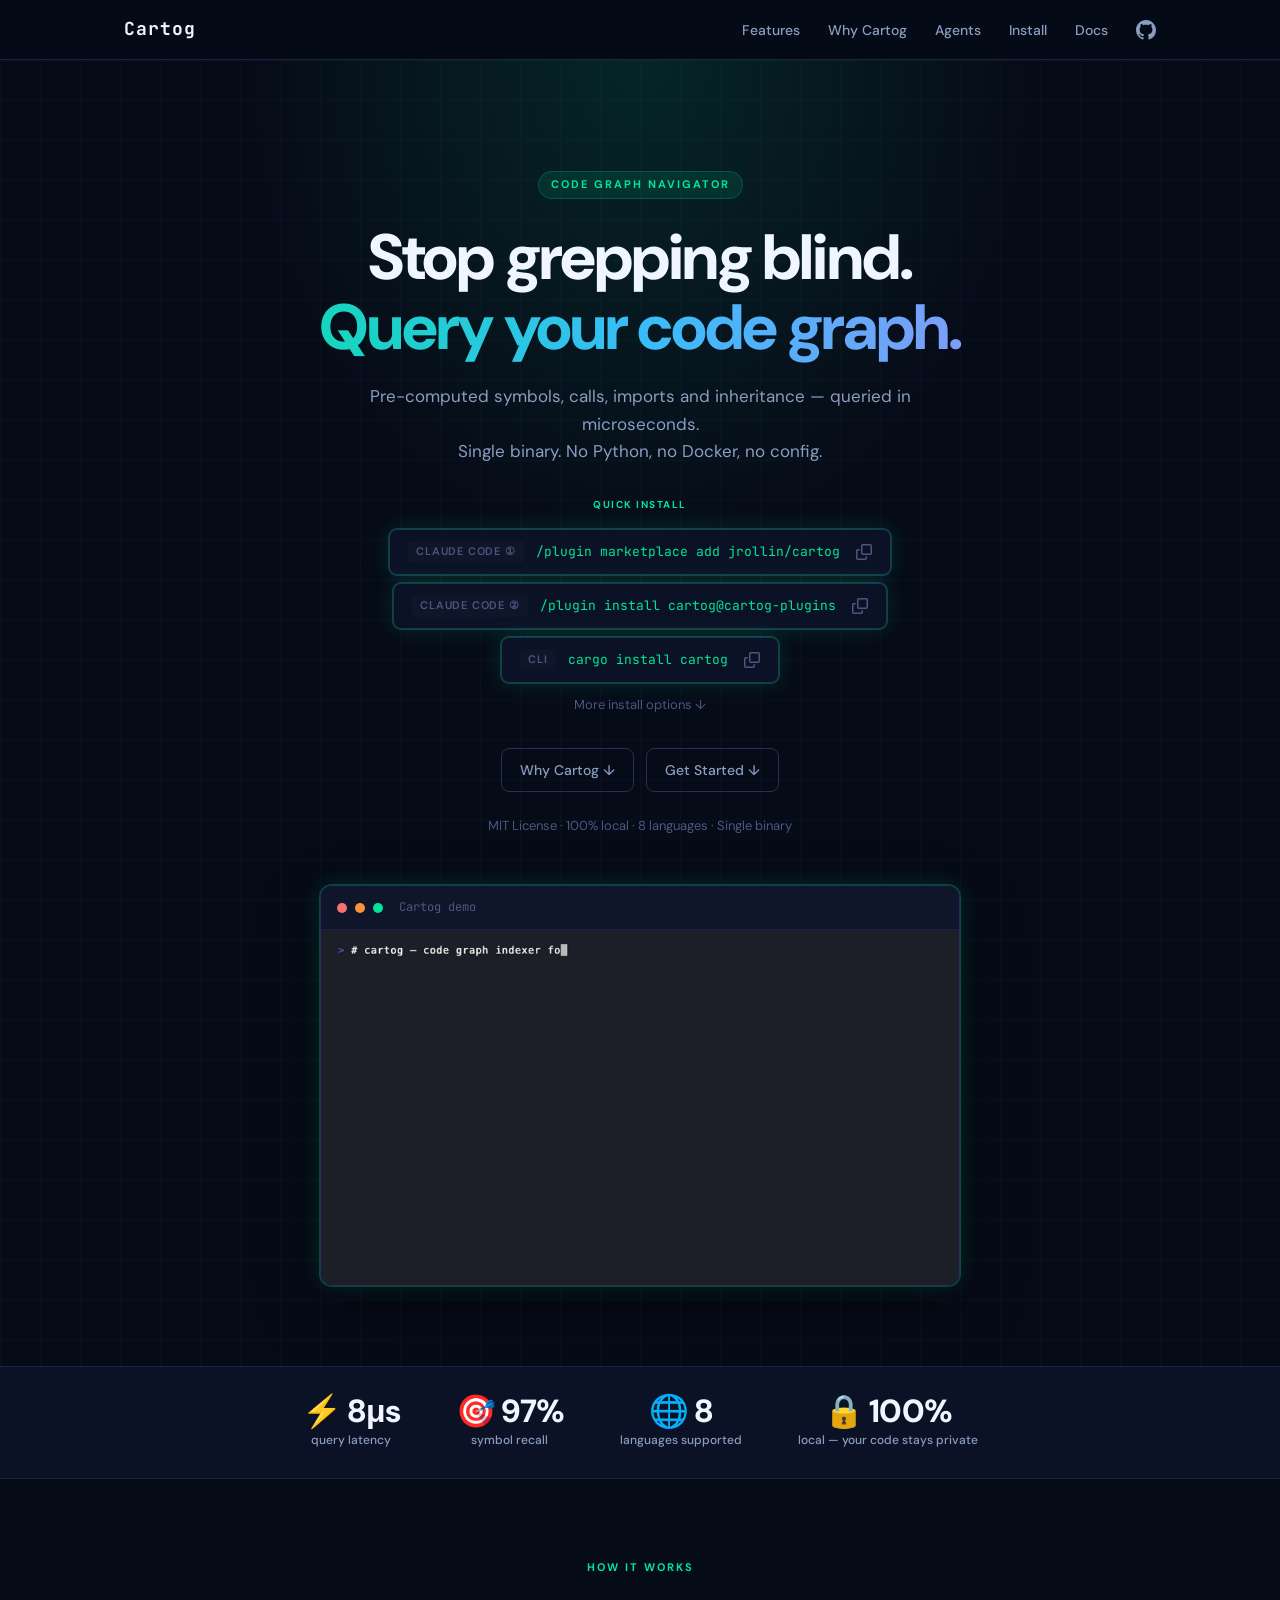
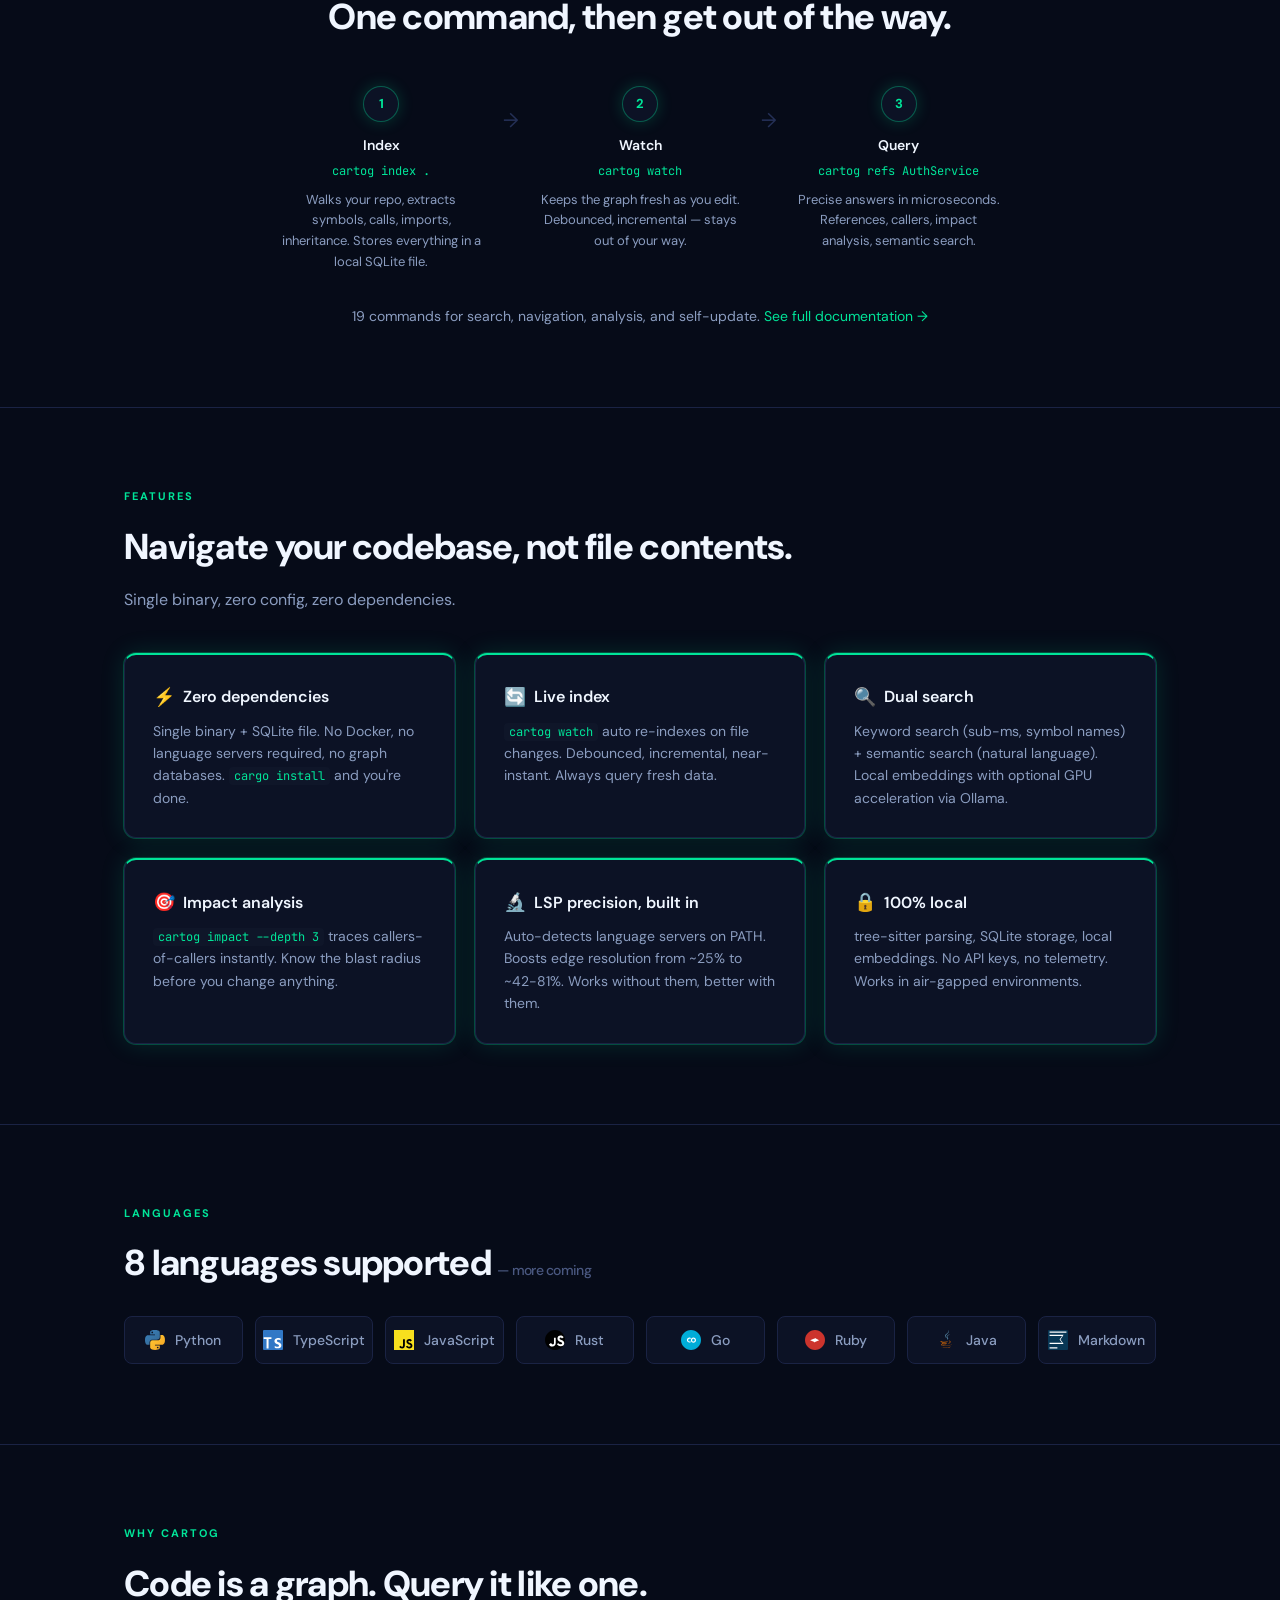
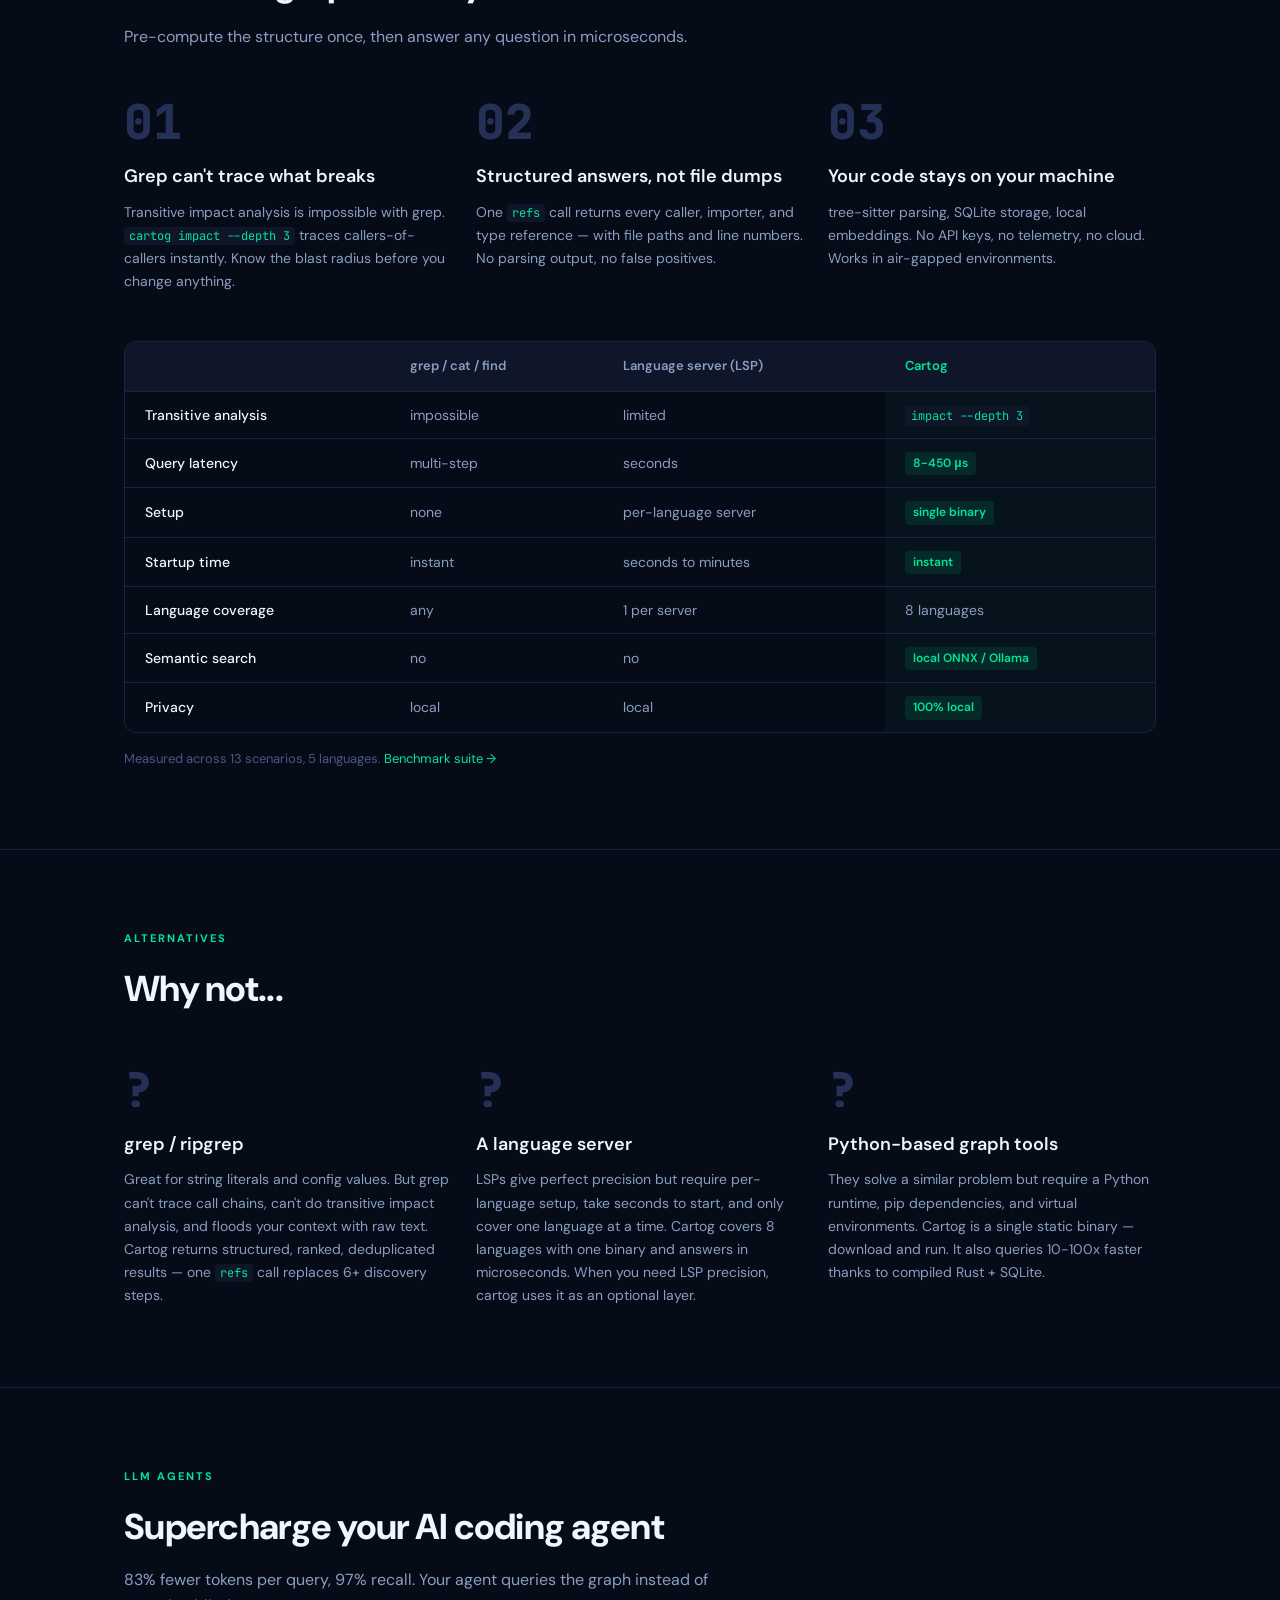
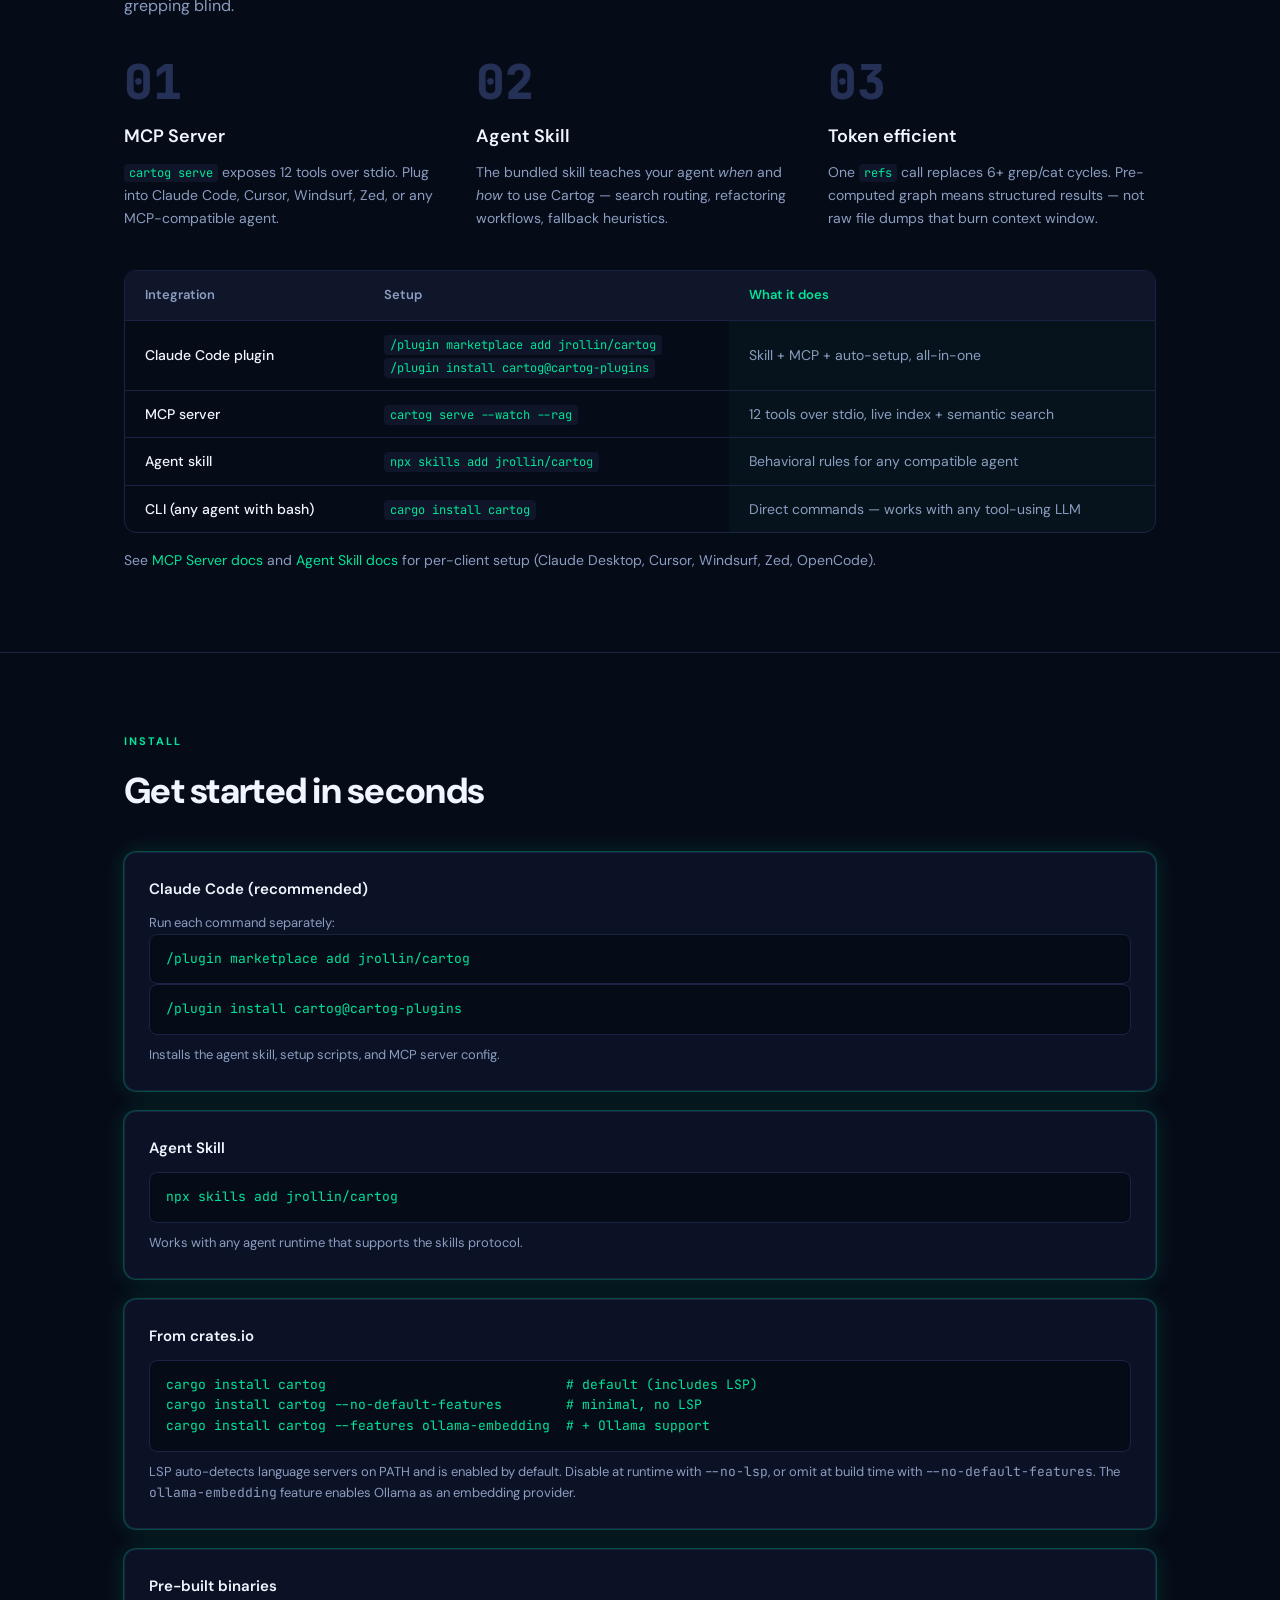
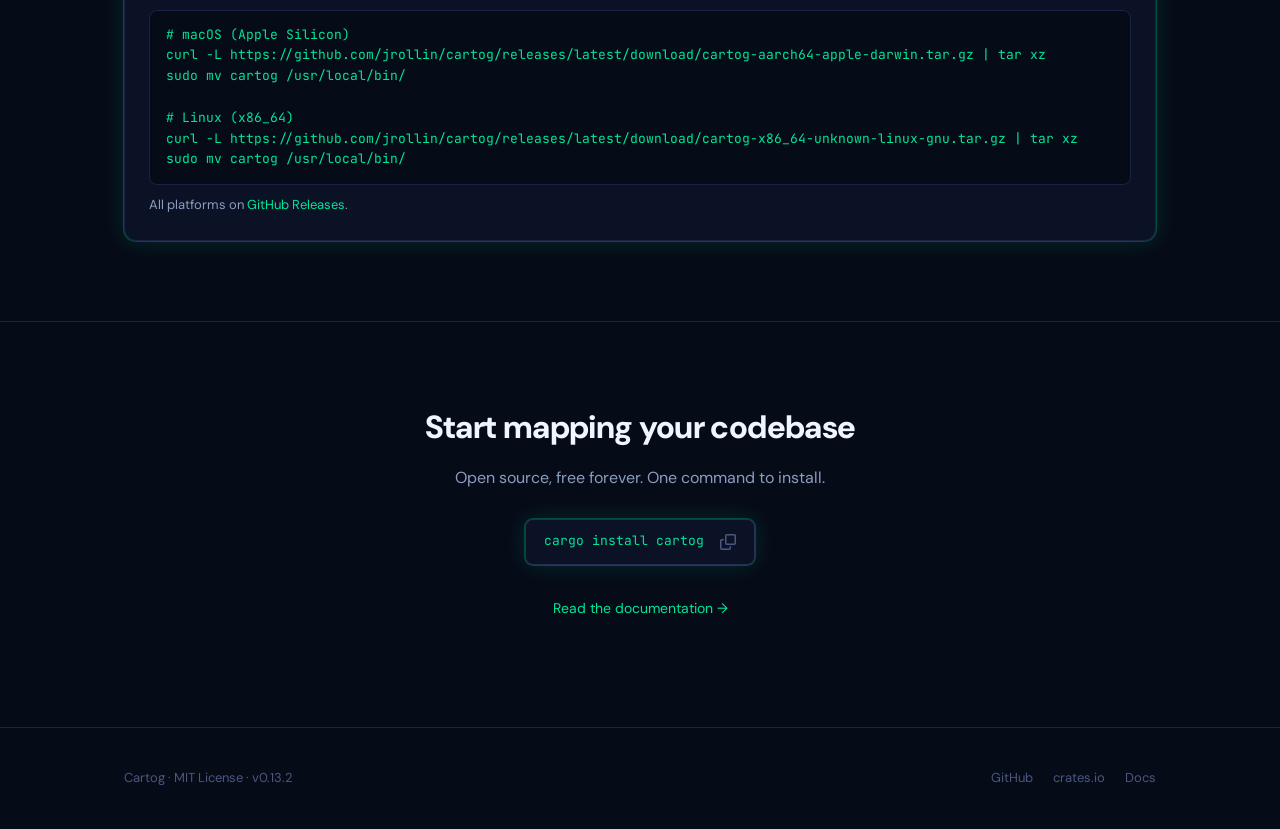
==== commit 2a656647: "docs(site): add `cartog self` to landing page and CLI reference - index.html: 18 → 19 commands tagli" ====
--- a/site/index.html
+++ b/site/index.html
@@ -150,7 +150,7 @@
     </div>
 
     <p style="margin-top: 32px; text-align: center; font-size: 14px; color: var(--text-secondary);">
-      18 commands for search, navigation, and analysis. <a href="usage.html">See full documentation →</a>
+      19 commands for search, navigation, analysis, and self-update. <a href="usage.html">See full documentation →</a>
     </p>
   </div>
 </section>
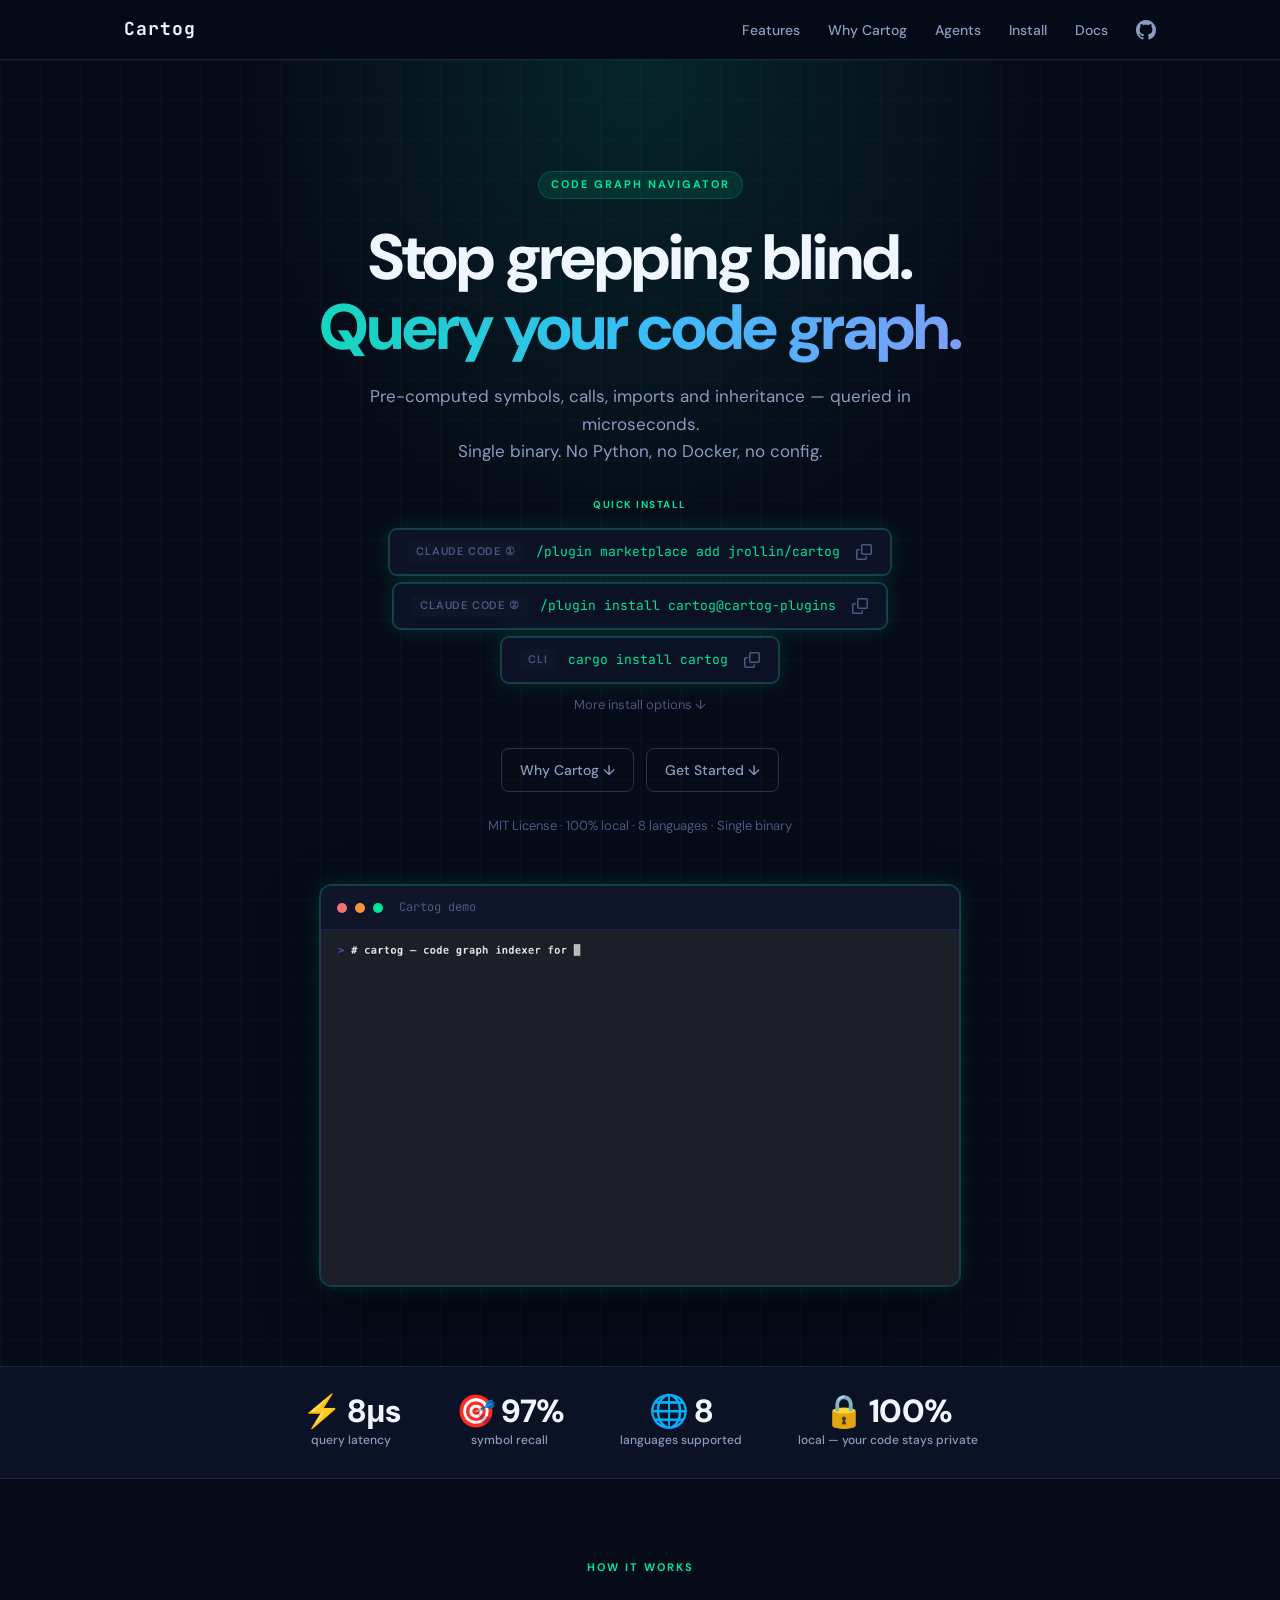
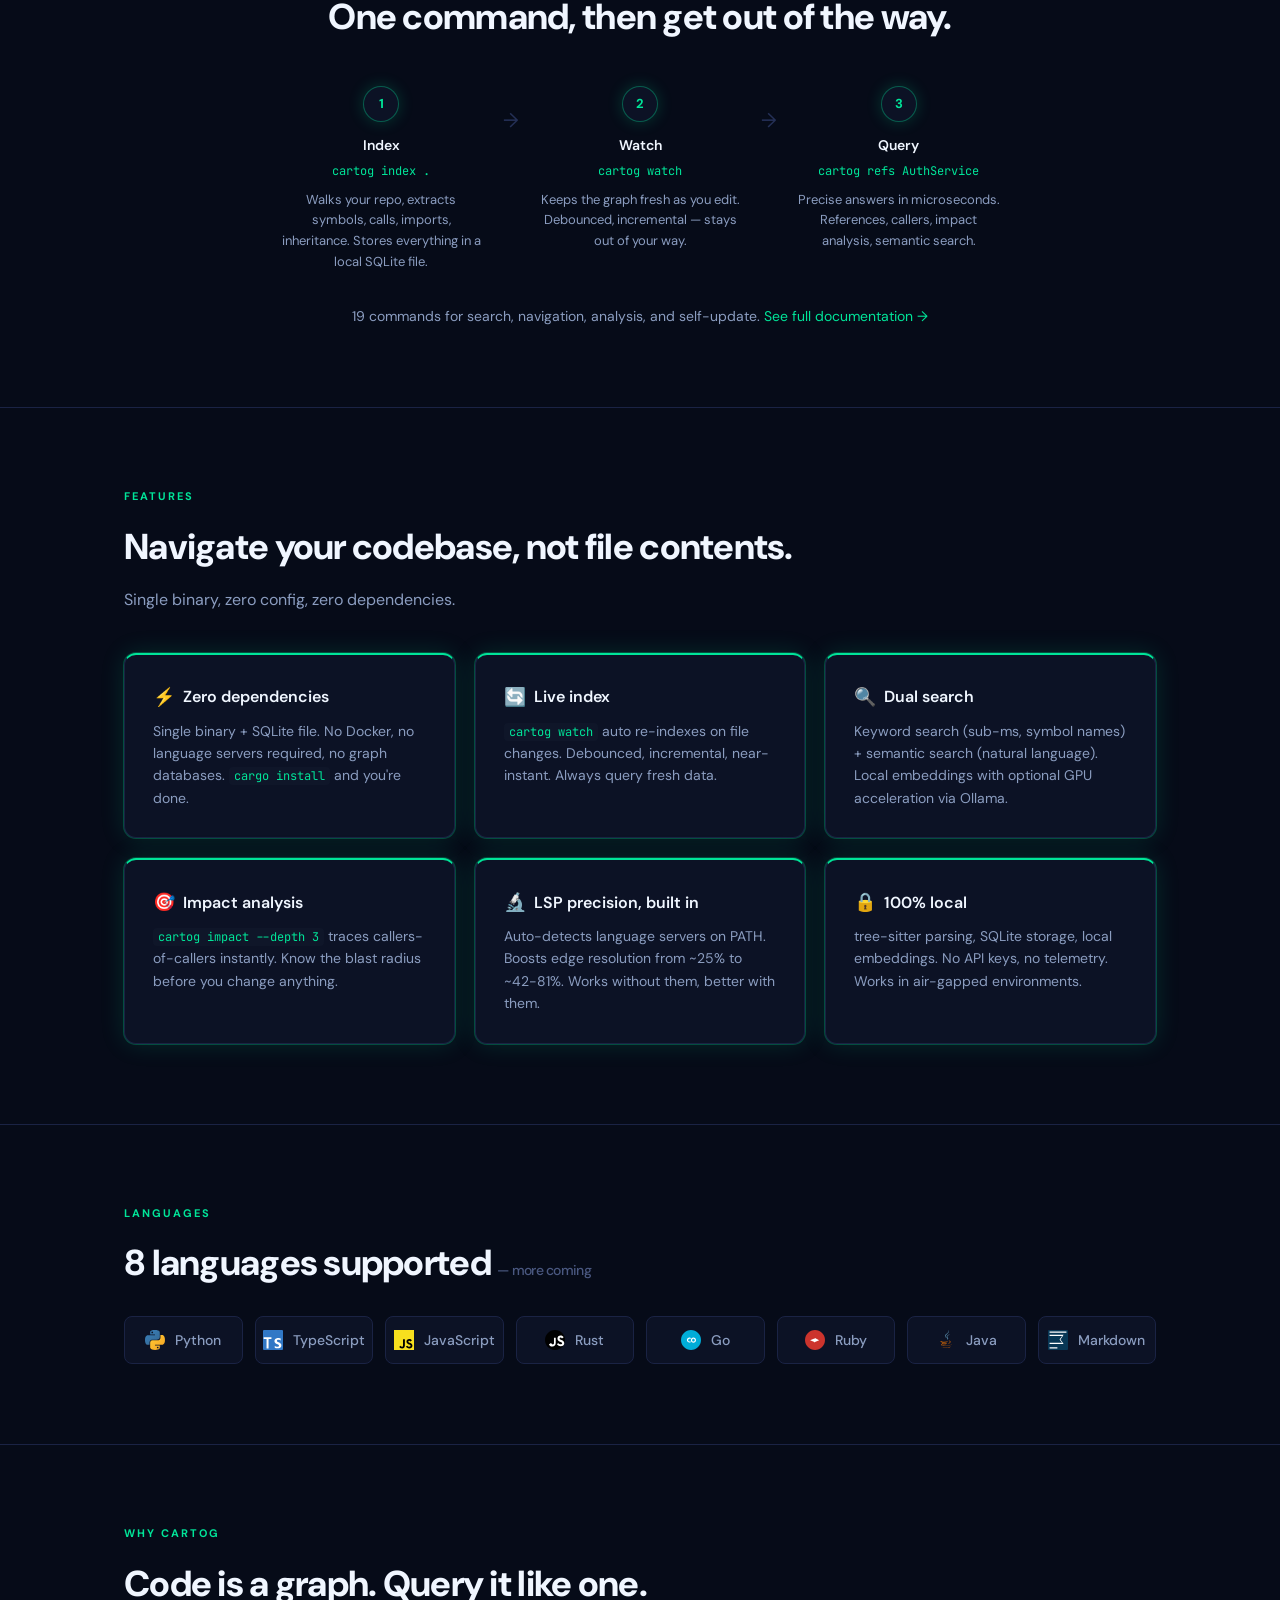
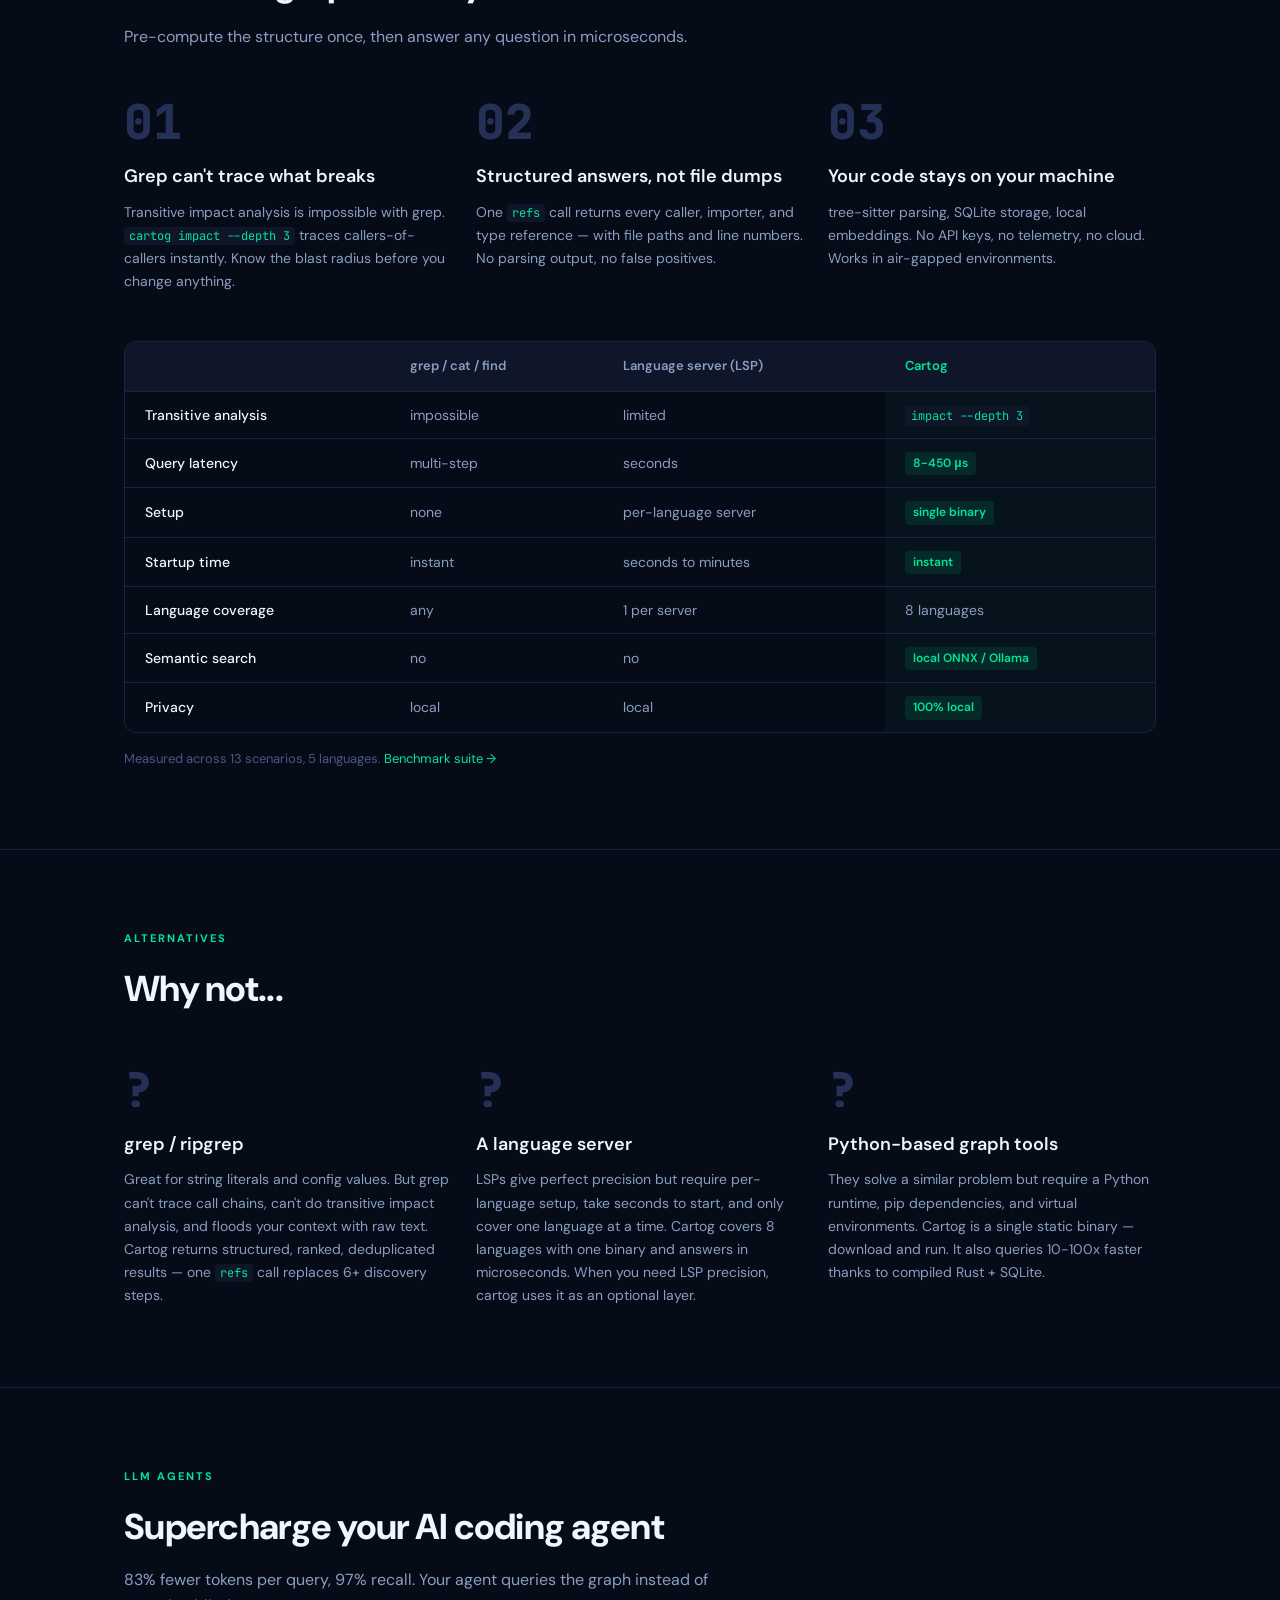
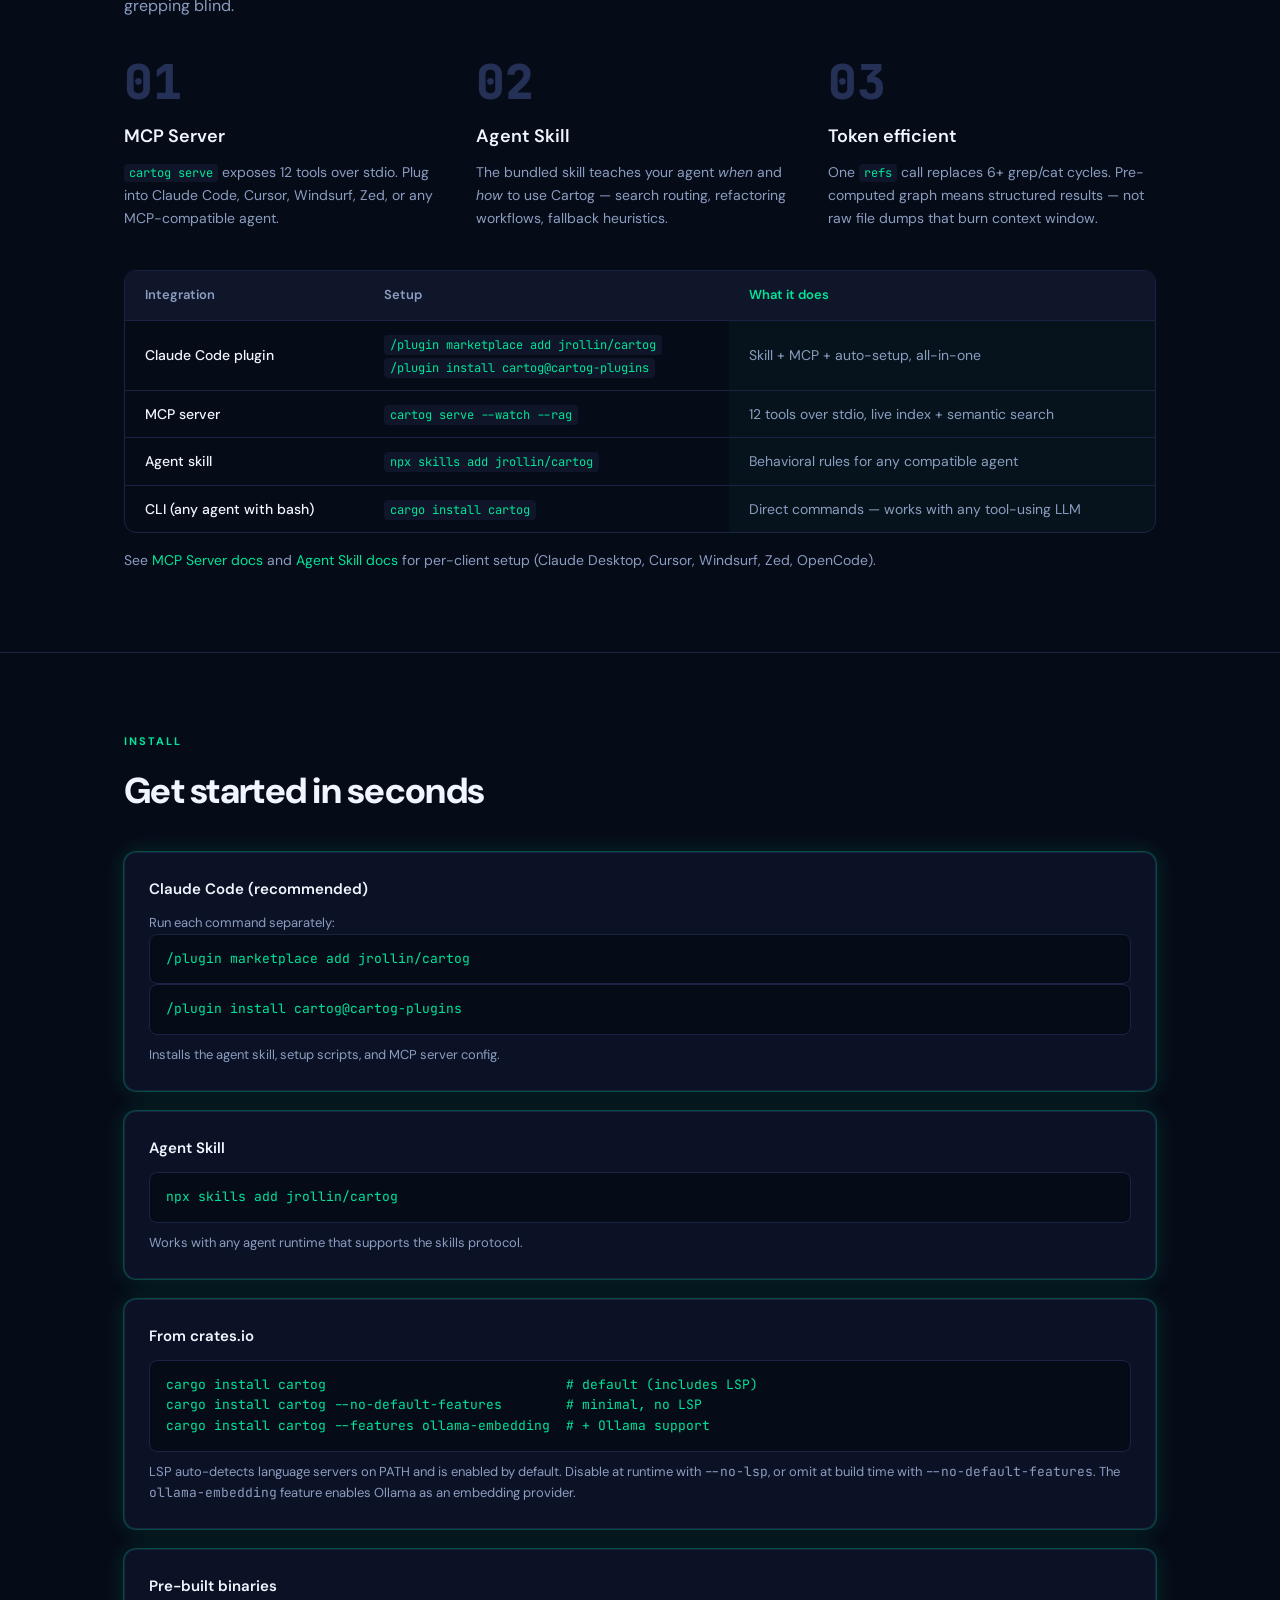
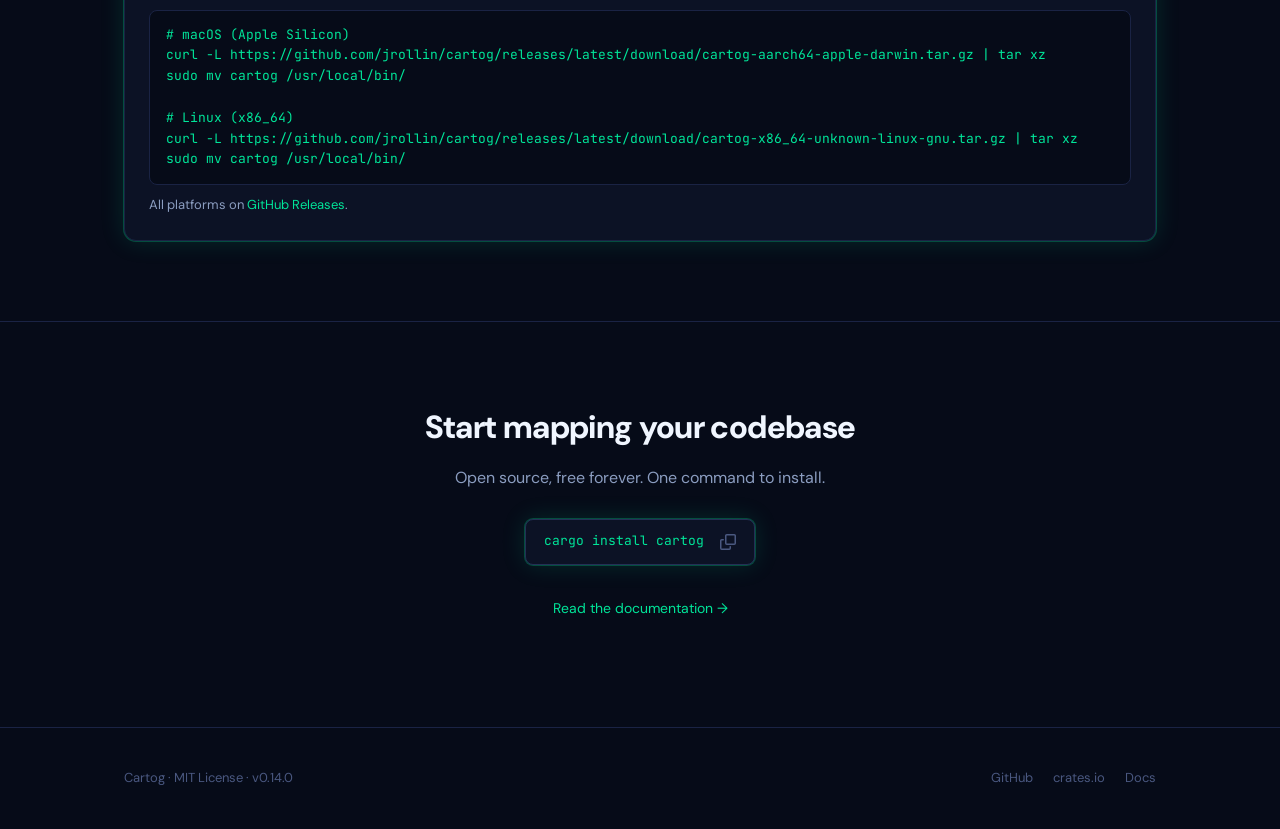
==== commit c32e553e: "chore: bump version to 0.14.0" ====
--- a/site/index.html
+++ b/site/index.html
@@ -474,7 +474,7 @@
 <footer class="footer">
   <div class="container">
     <div class="footer-inner">
-      <span>Cartog · MIT License · v0.13.2</span>
+      <span>Cartog · MIT License · v0.14.0</span>
       <ul class="footer-links">
         <li><a href="https://github.com/jrollin/cartog">GitHub</a></li>
         <li><a href="https://crates.io/crates/cartog">crates.io</a></li>
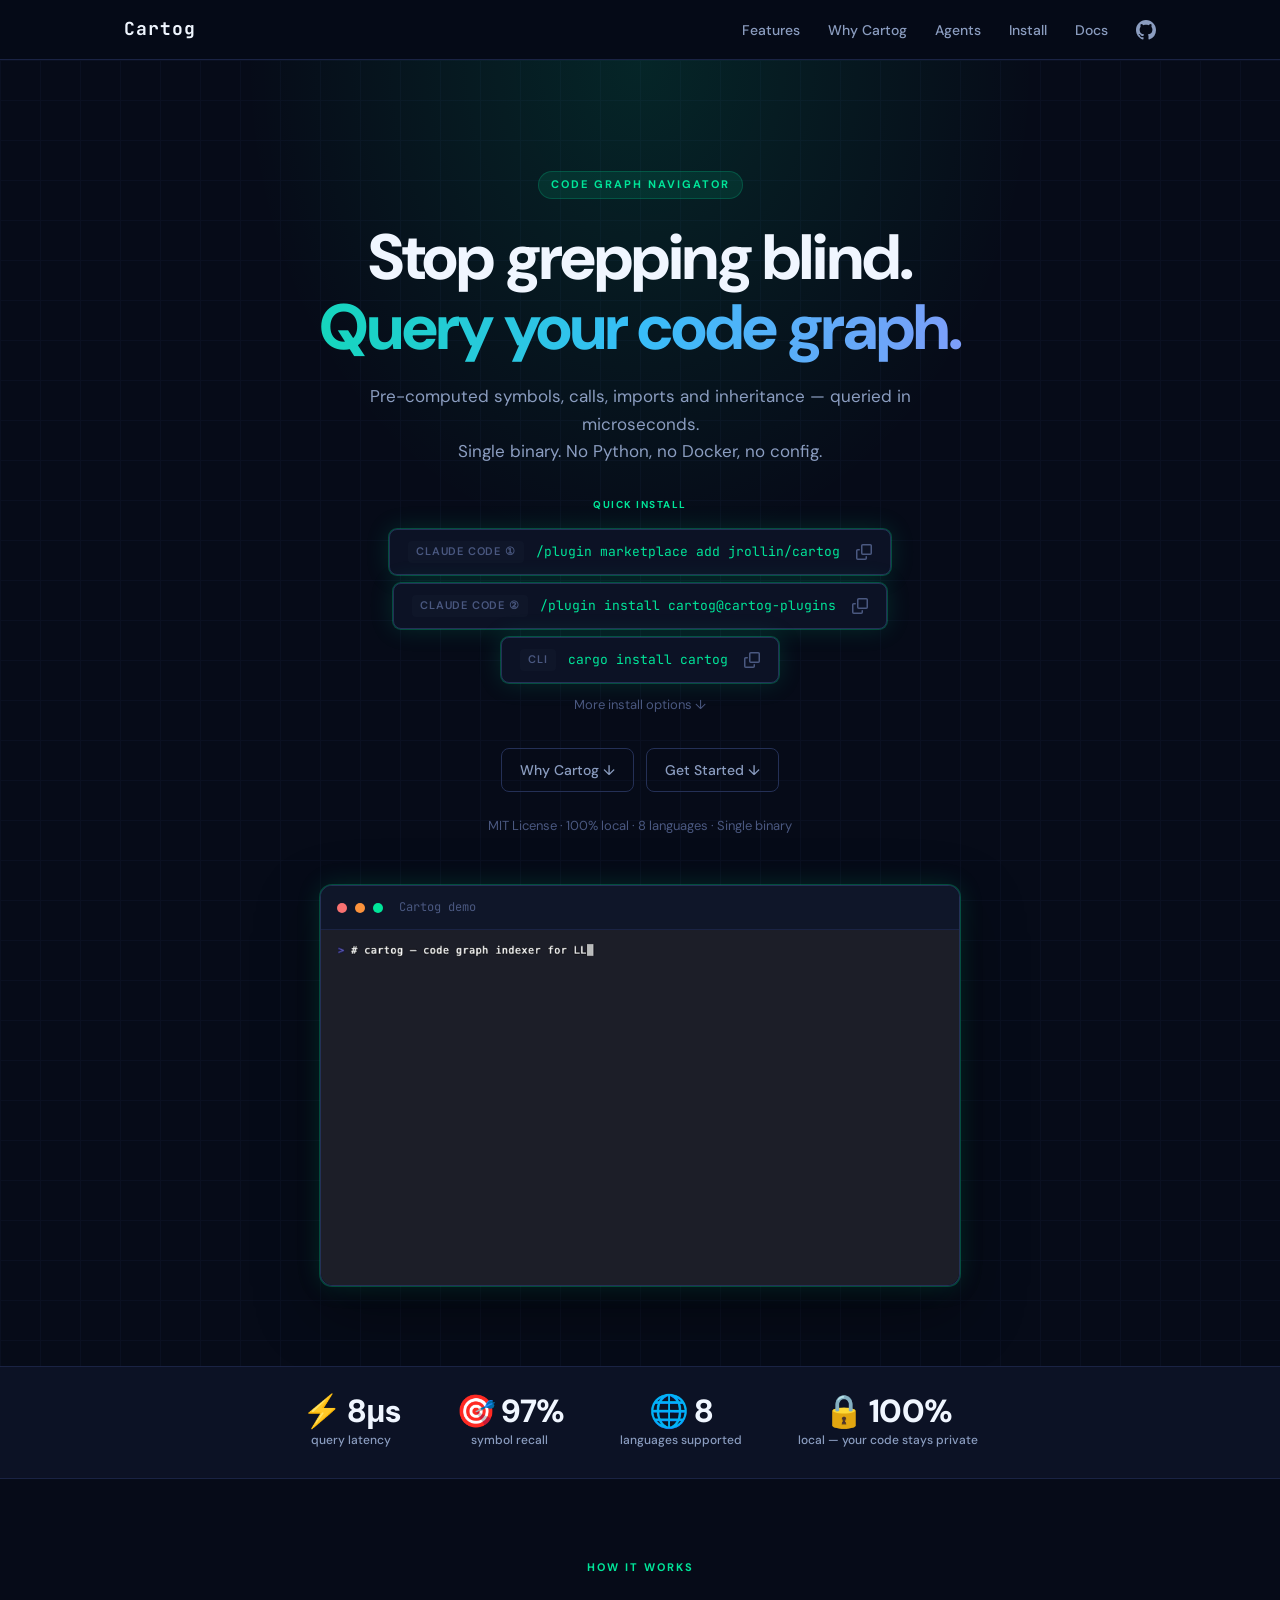
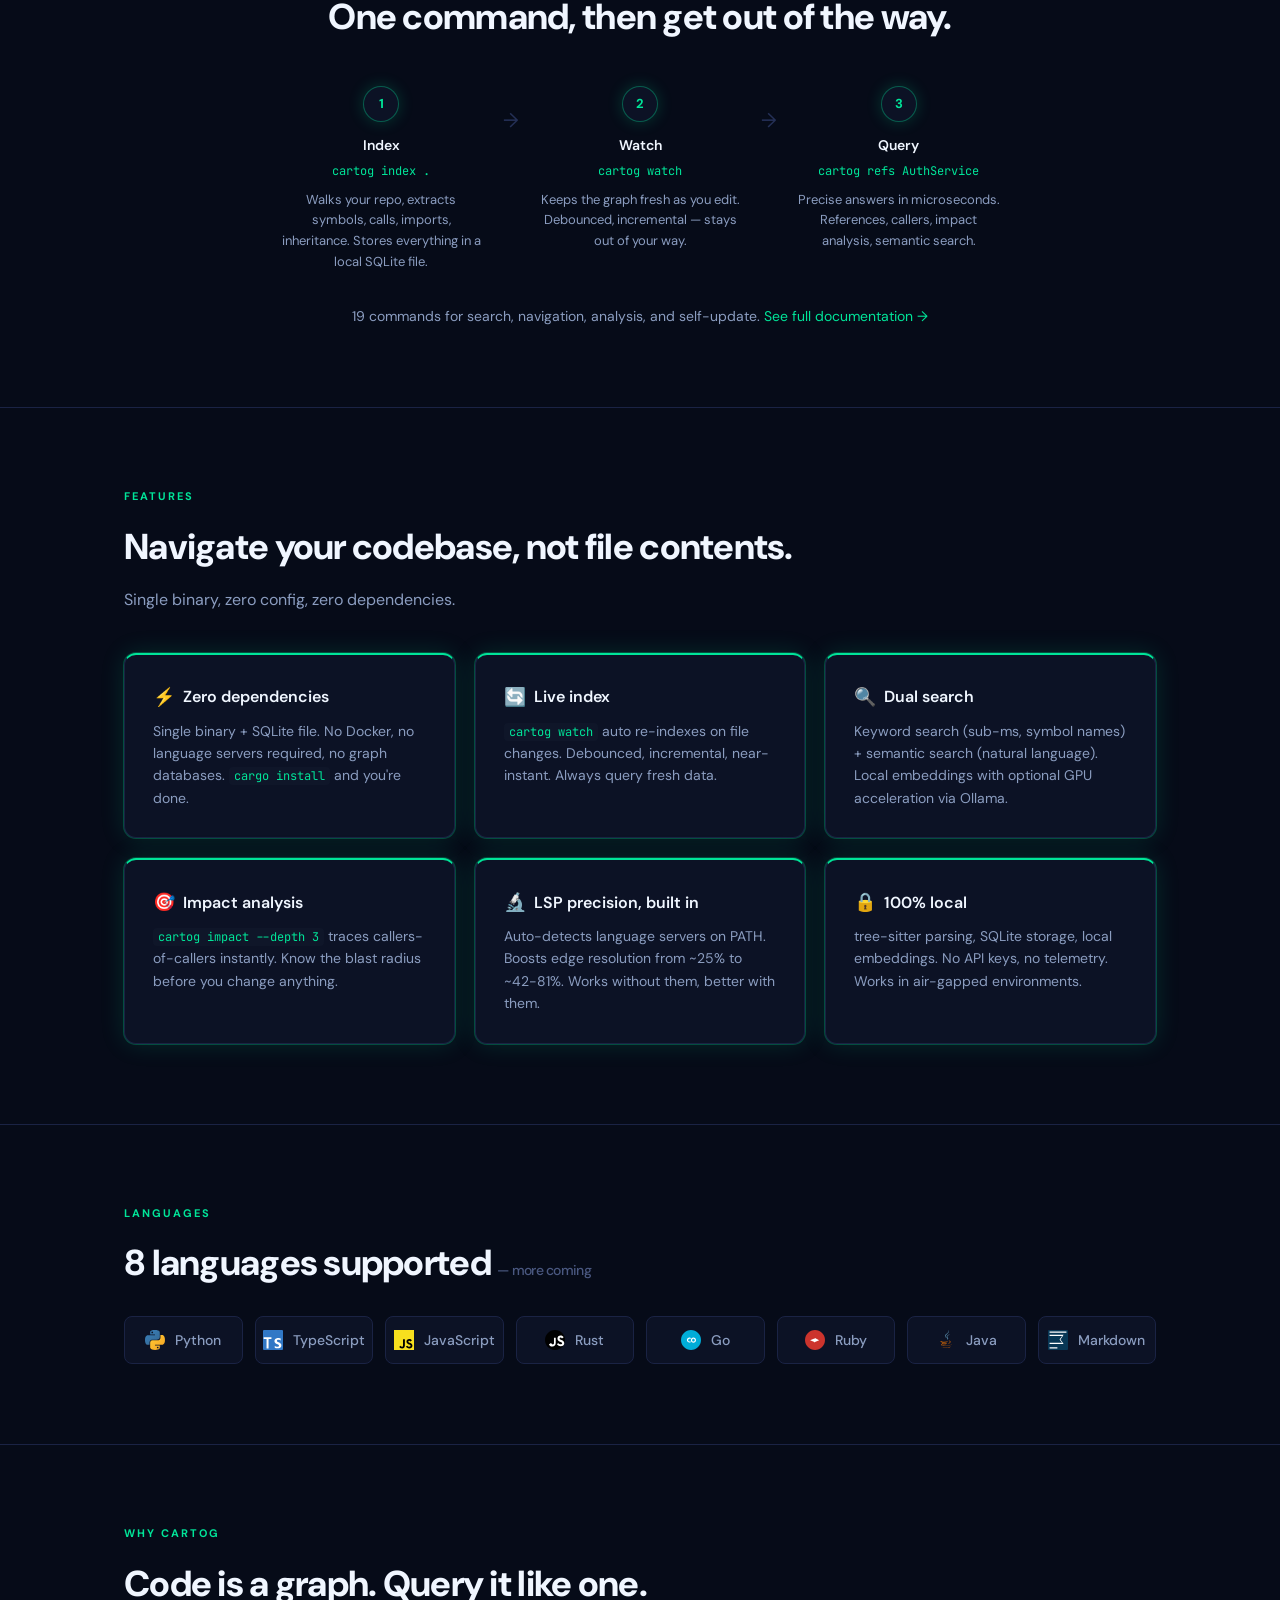
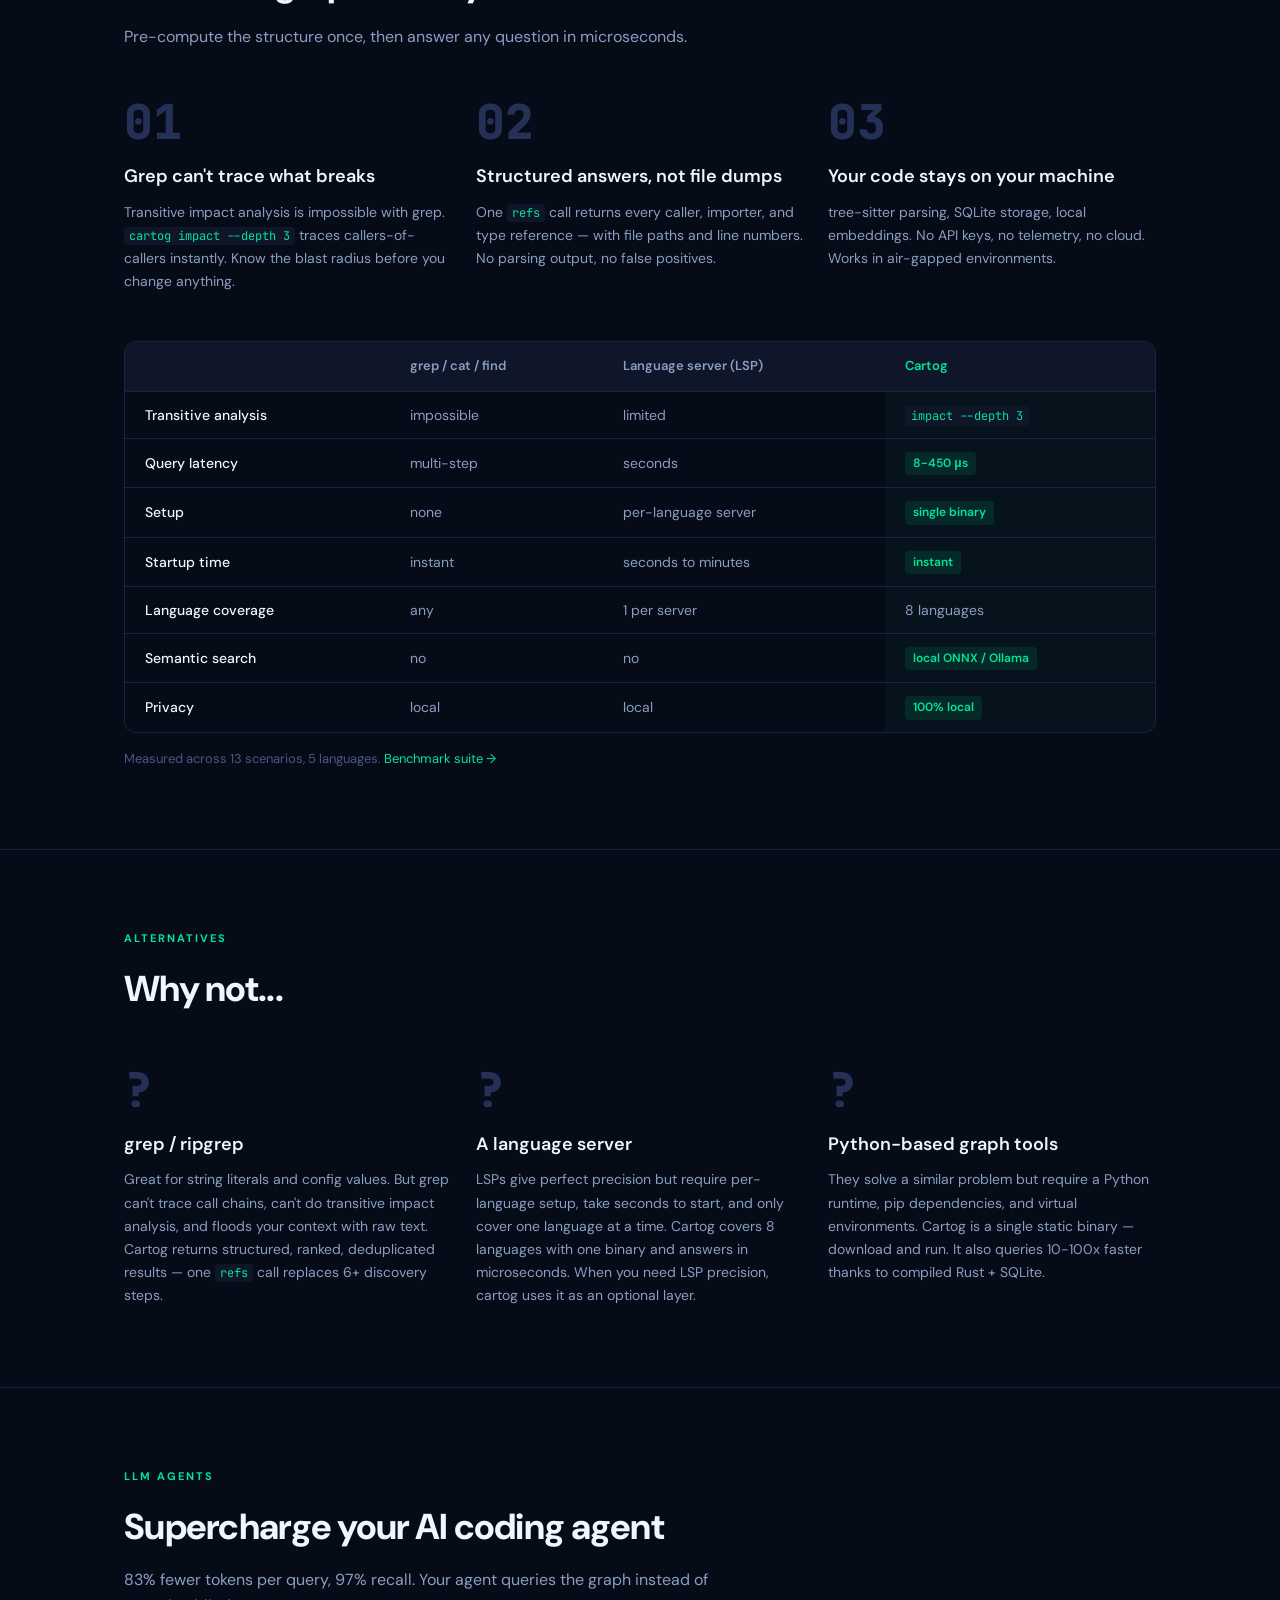
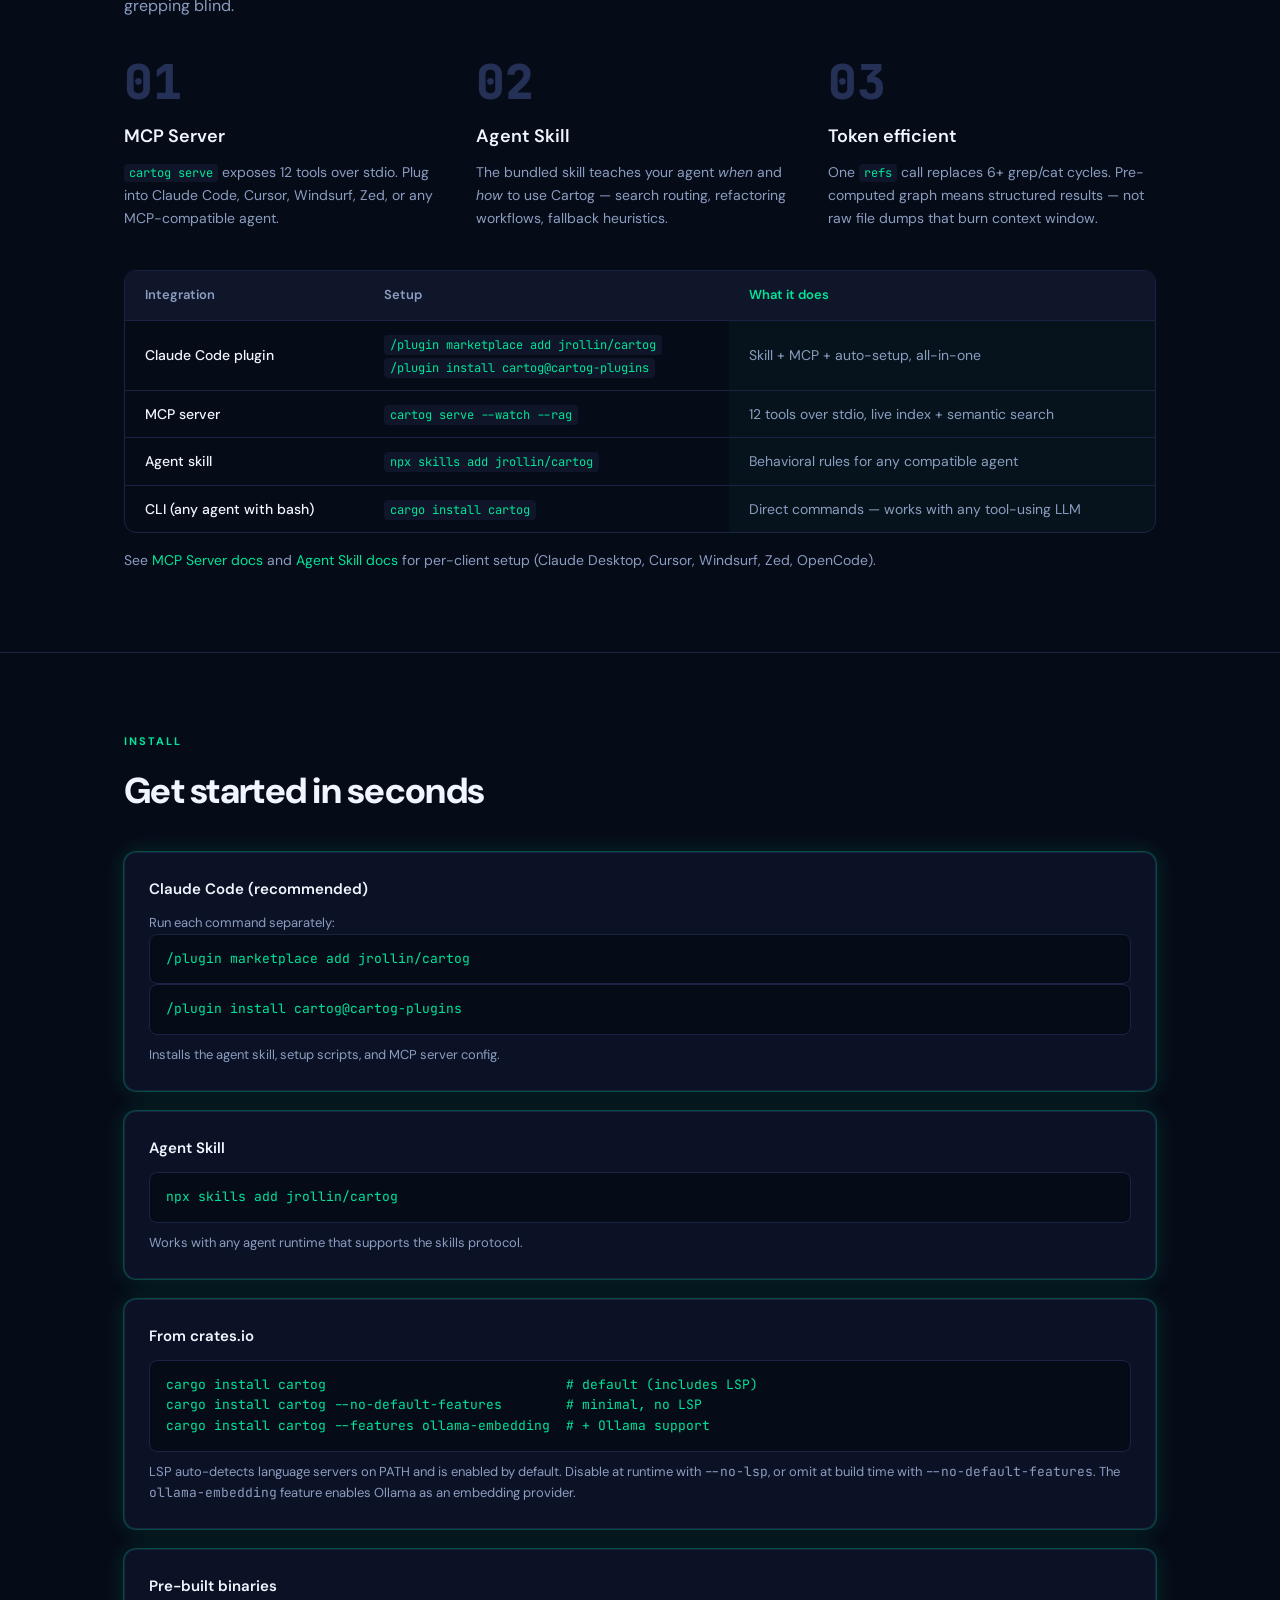
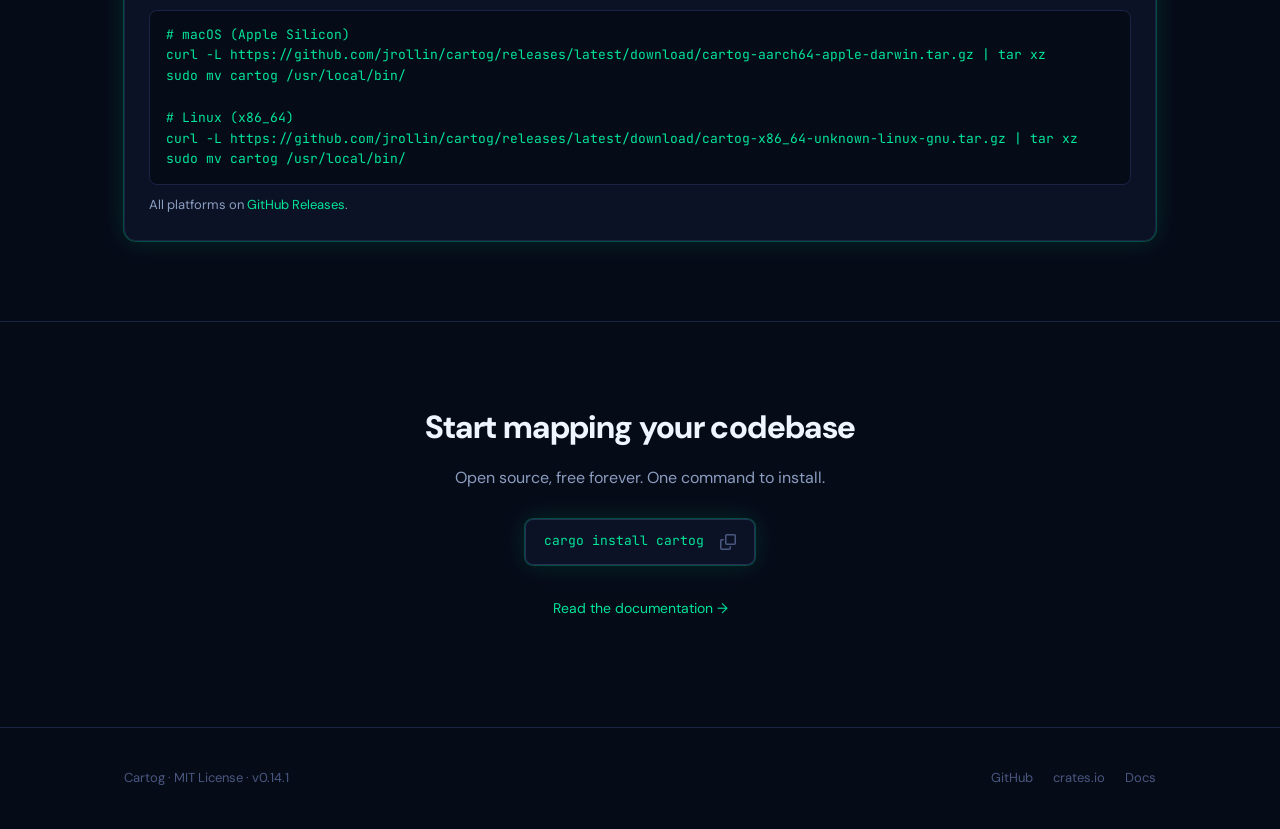
==== commit 2ac3de6a: "chore: bump version to 0.14.1" ====
--- a/site/index.html
+++ b/site/index.html
@@ -474,7 +474,7 @@
 <footer class="footer">
   <div class="container">
     <div class="footer-inner">
-      <span>Cartog · MIT License · v0.14.0</span>
+      <span>Cartog · MIT License · v0.14.1</span>
       <ul class="footer-links">
         <li><a href="https://github.com/jrollin/cartog">GitHub</a></li>
         <li><a href="https://crates.io/crates/cartog">crates.io</a></li>
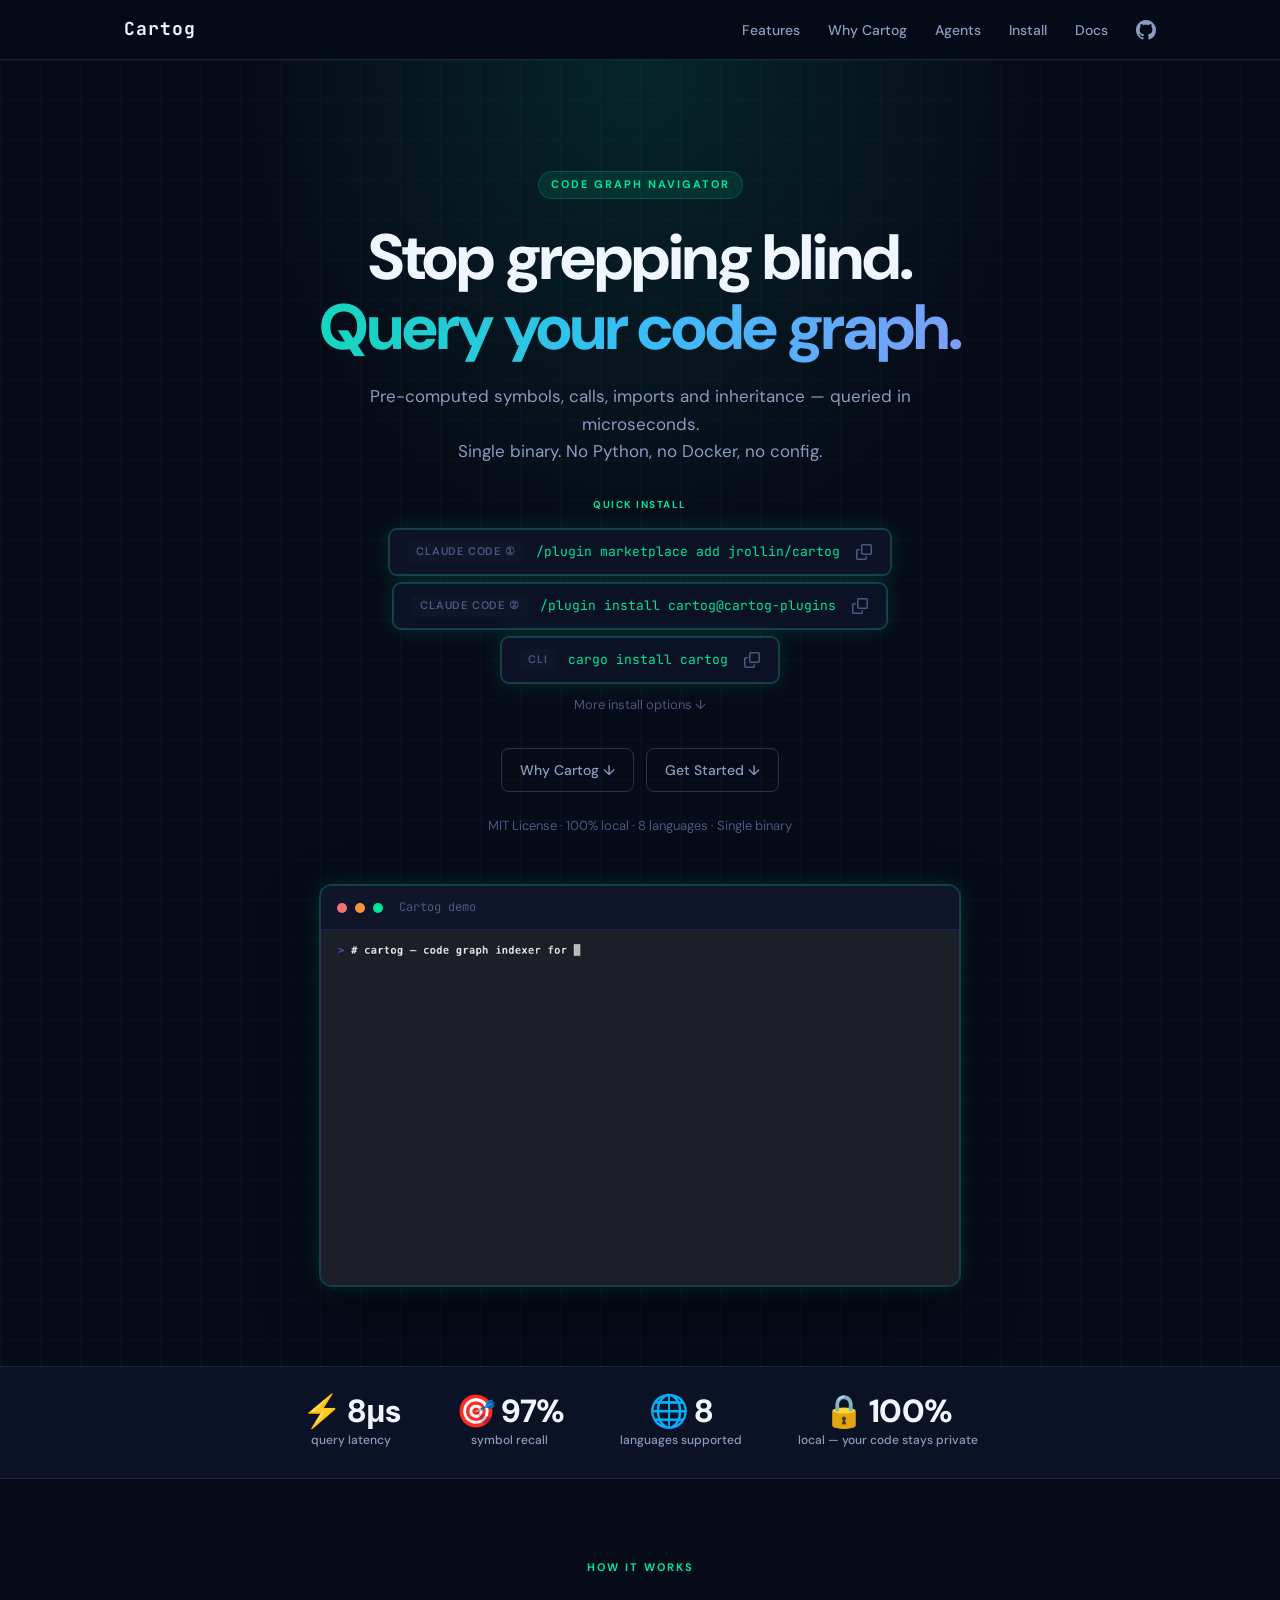
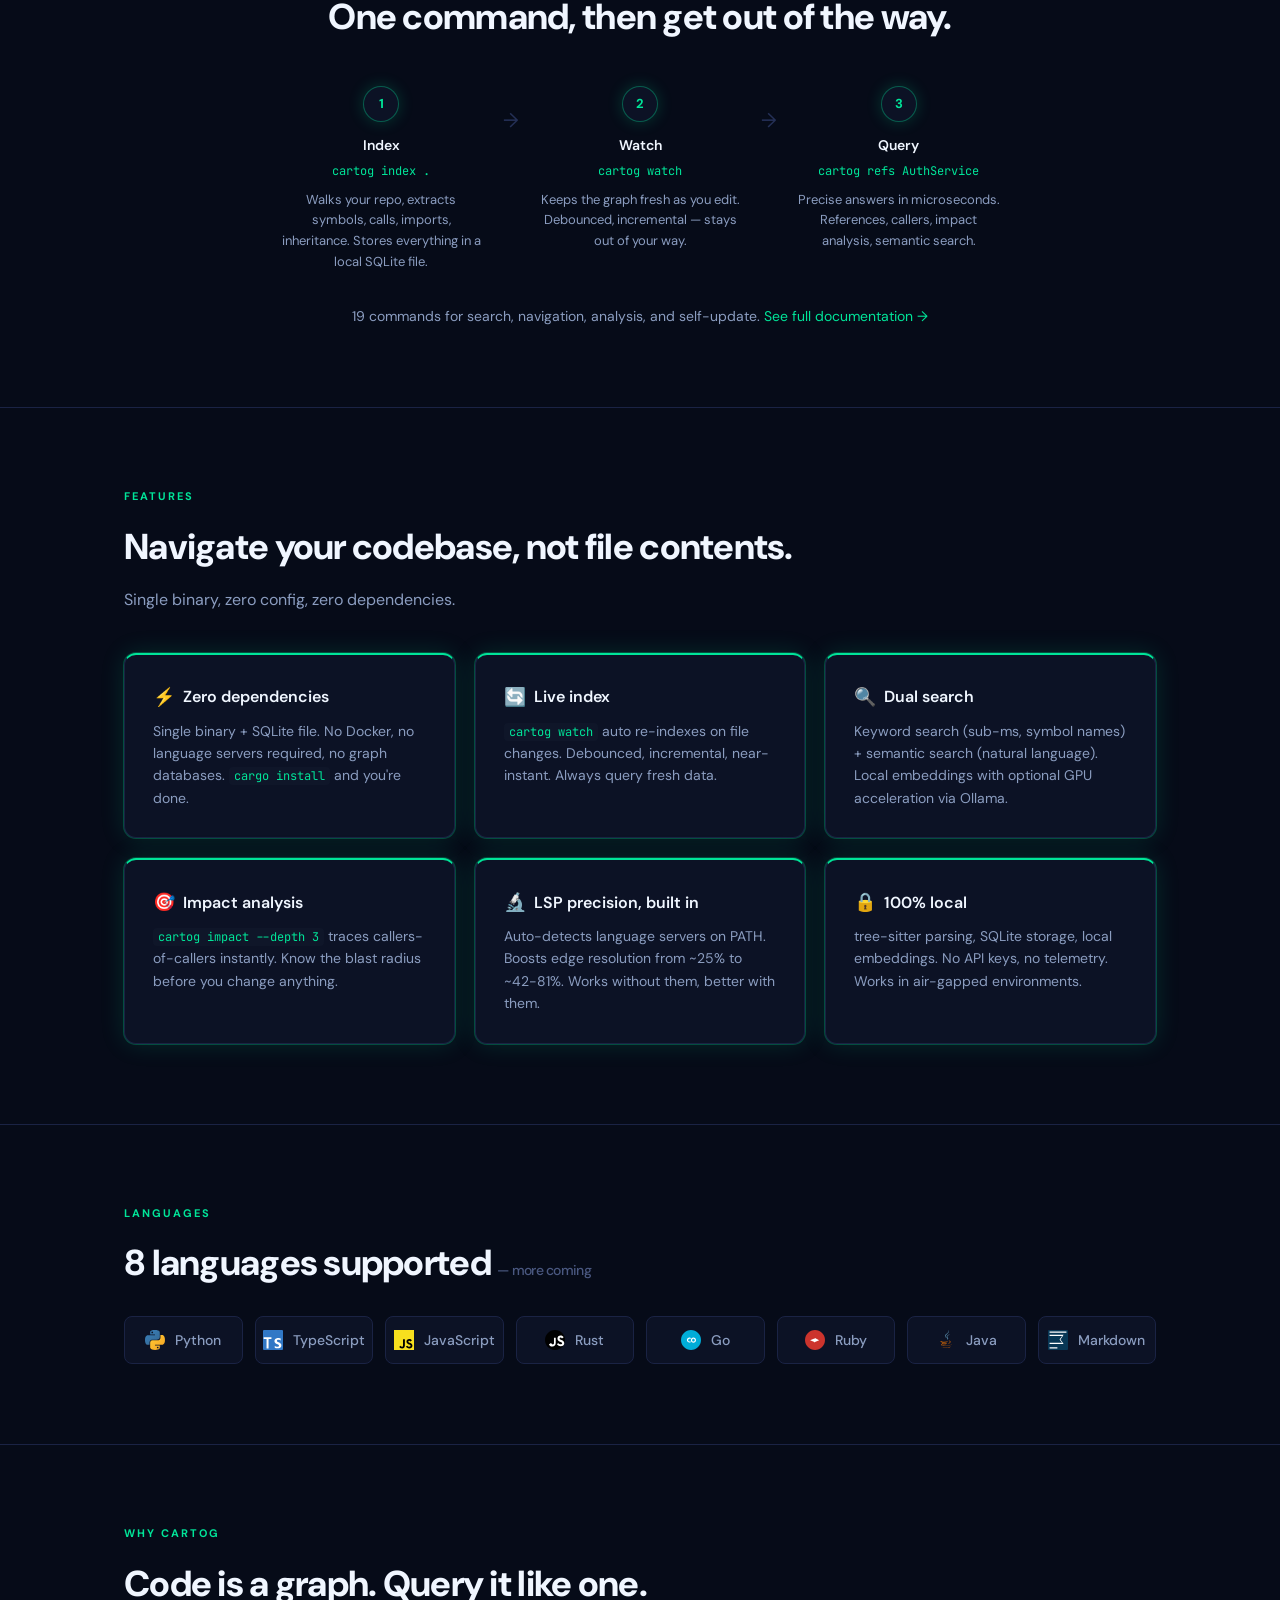
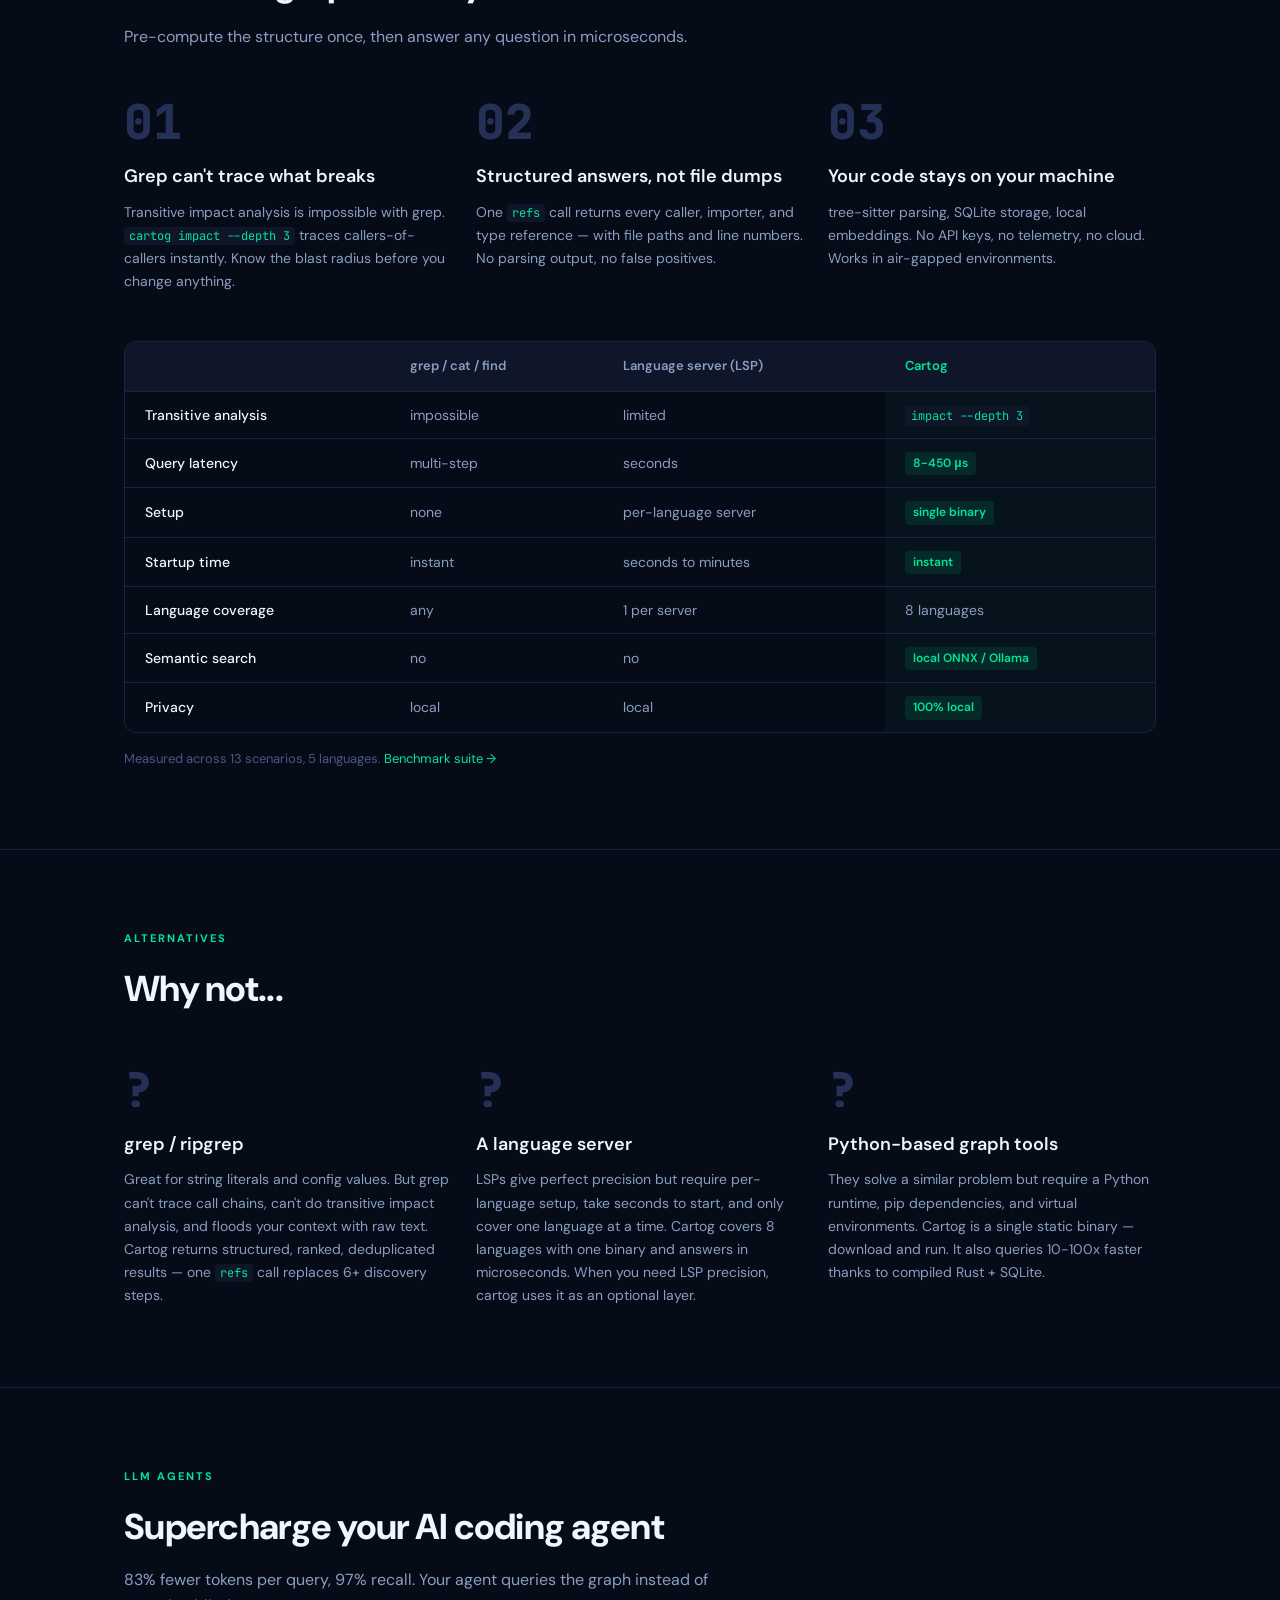
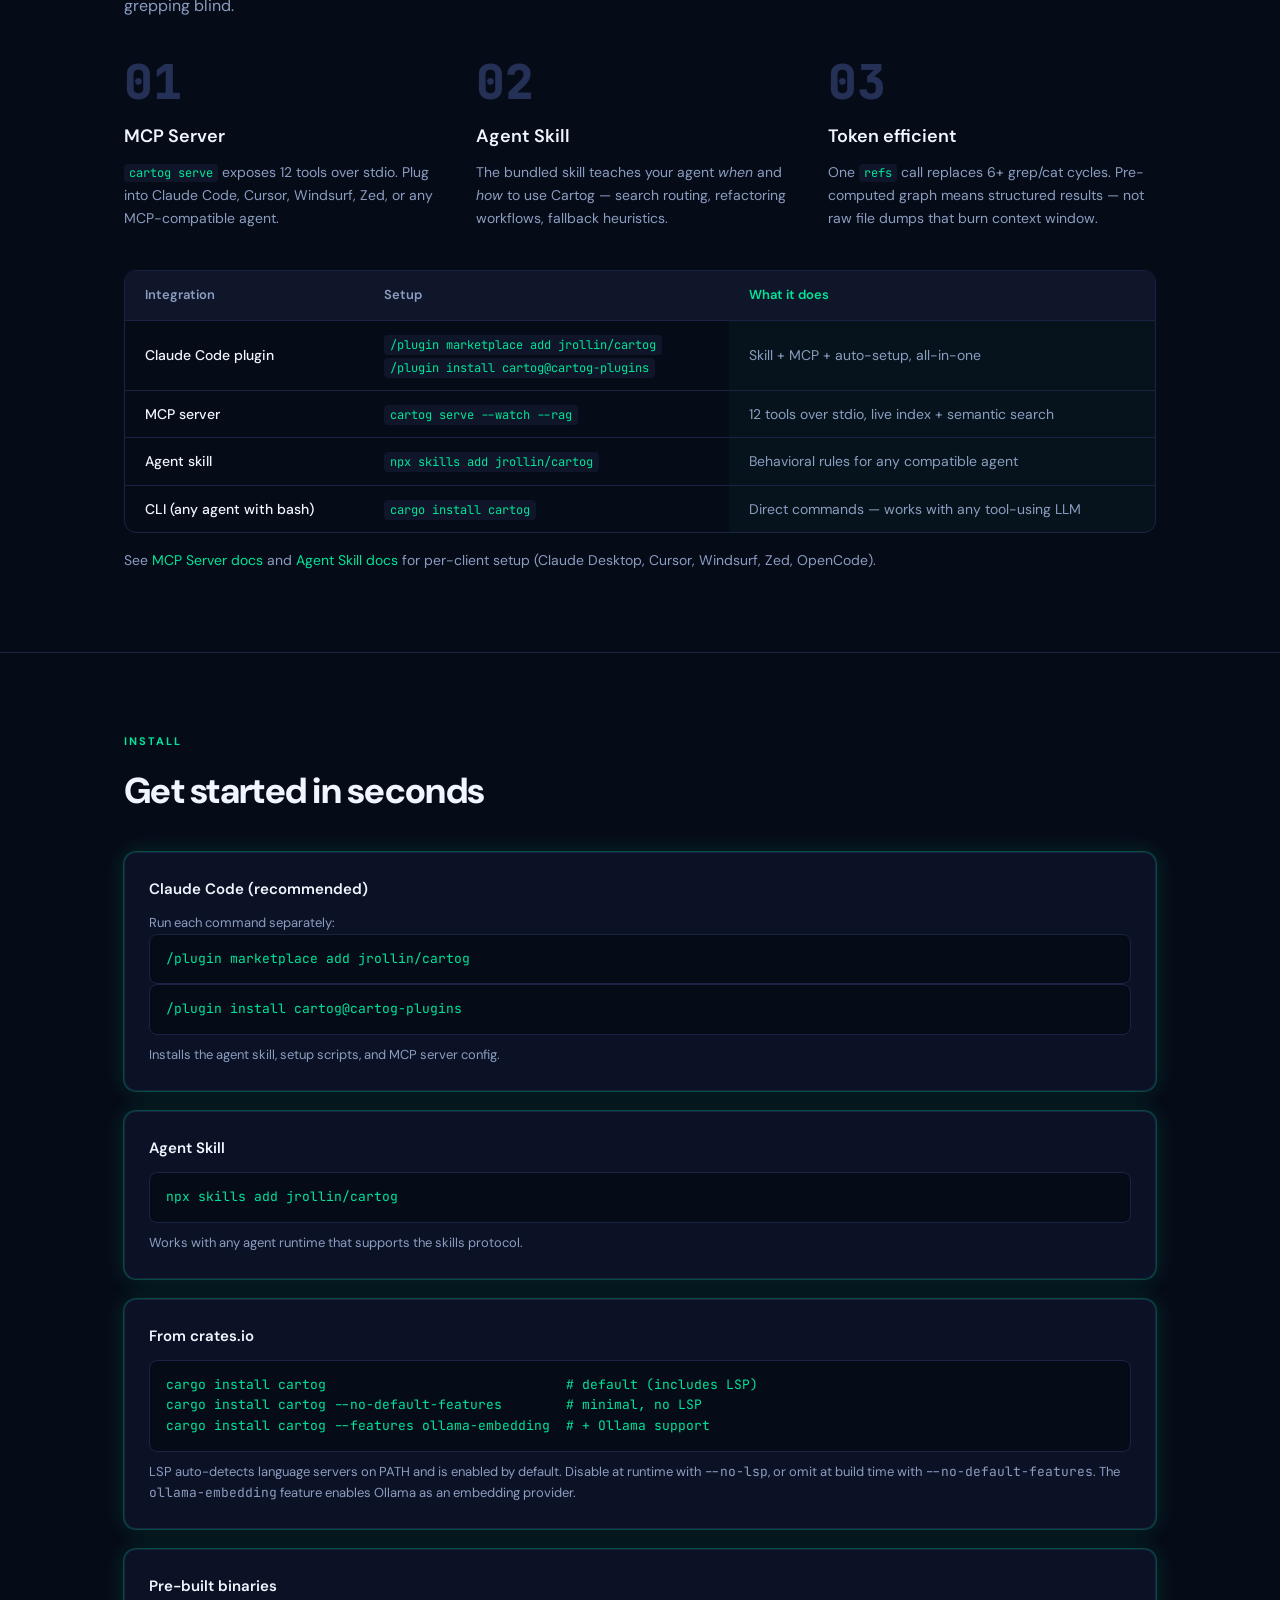
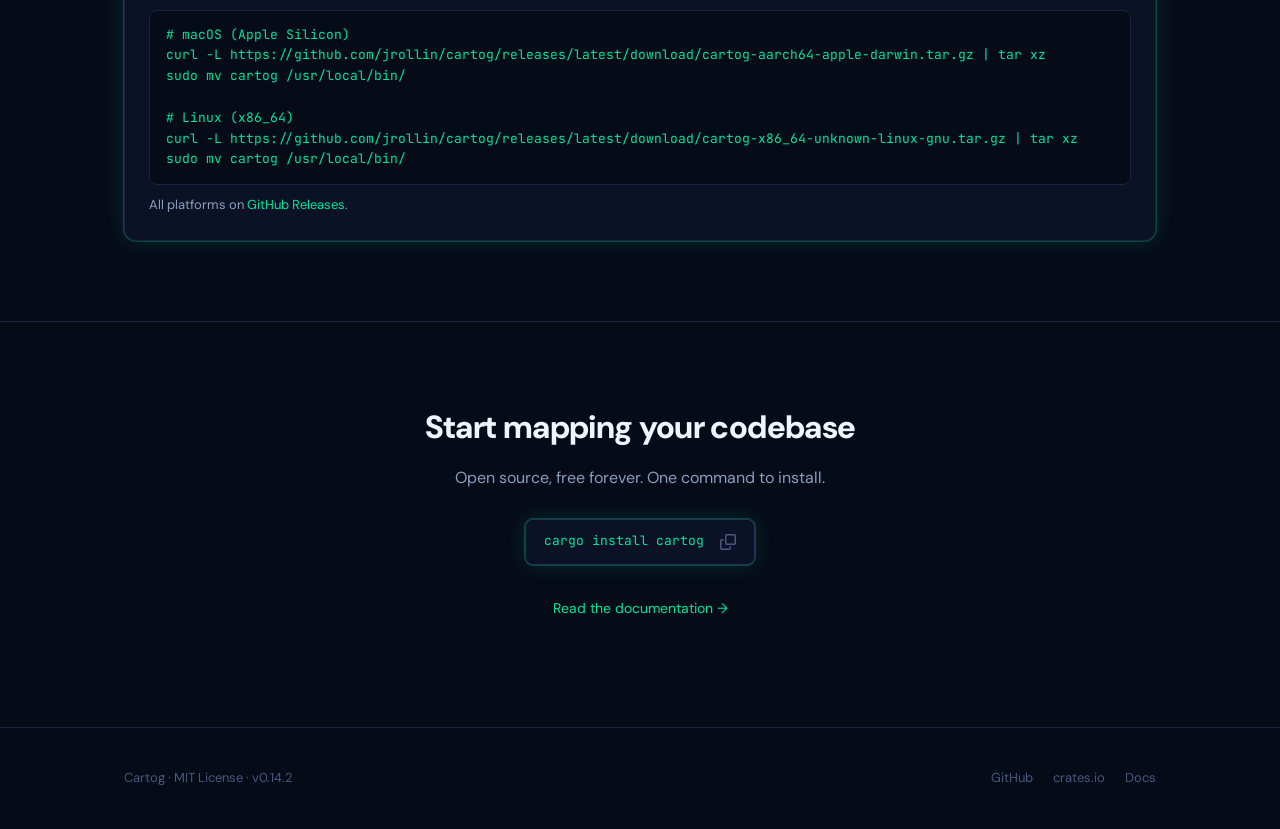
==== commit 21d517b2: "chore: bump version to 0.14.2" ====
--- a/site/index.html
+++ b/site/index.html
@@ -474,7 +474,7 @@
 <footer class="footer">
   <div class="container">
     <div class="footer-inner">
-      <span>Cartog · MIT License · v0.14.1</span>
+      <span>Cartog · MIT License · v0.14.2</span>
       <ul class="footer-links">
         <li><a href="https://github.com/jrollin/cartog">GitHub</a></li>
         <li><a href="https://crates.io/crates/cartog">crates.io</a></li>
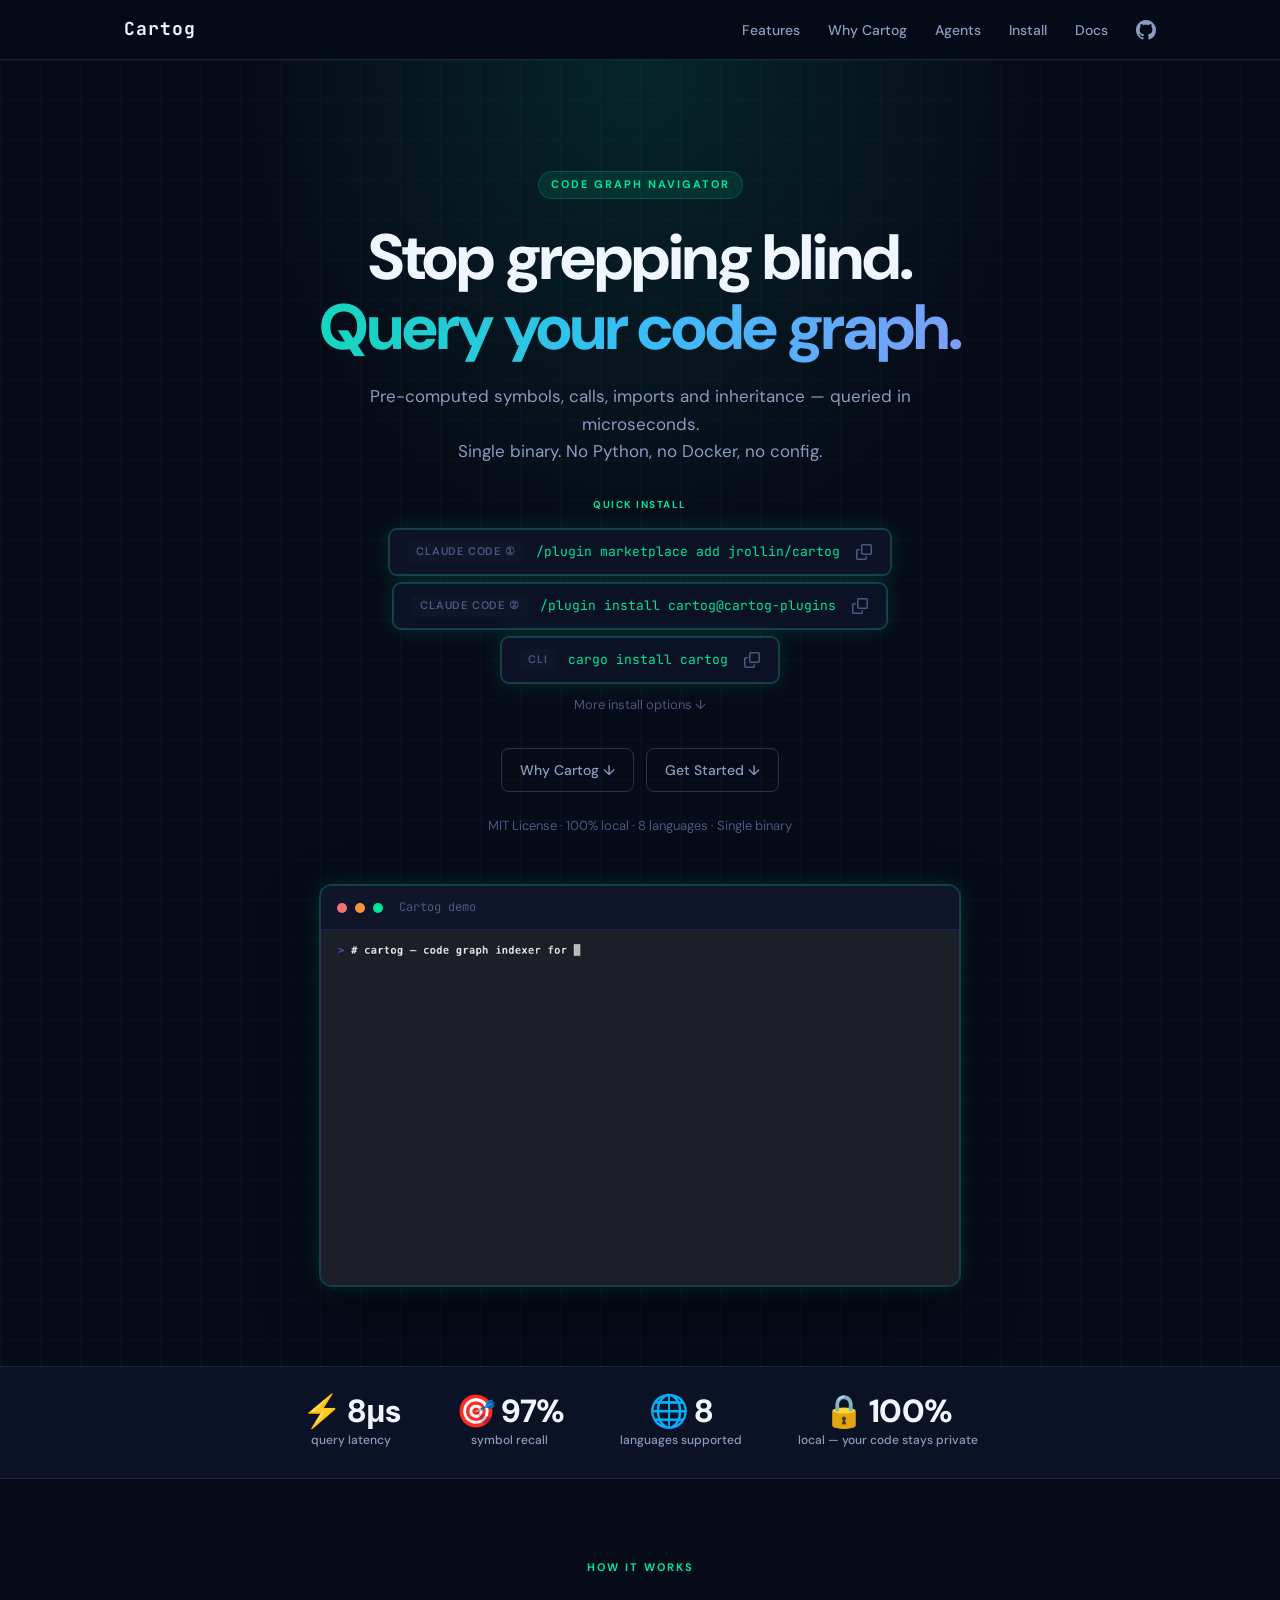
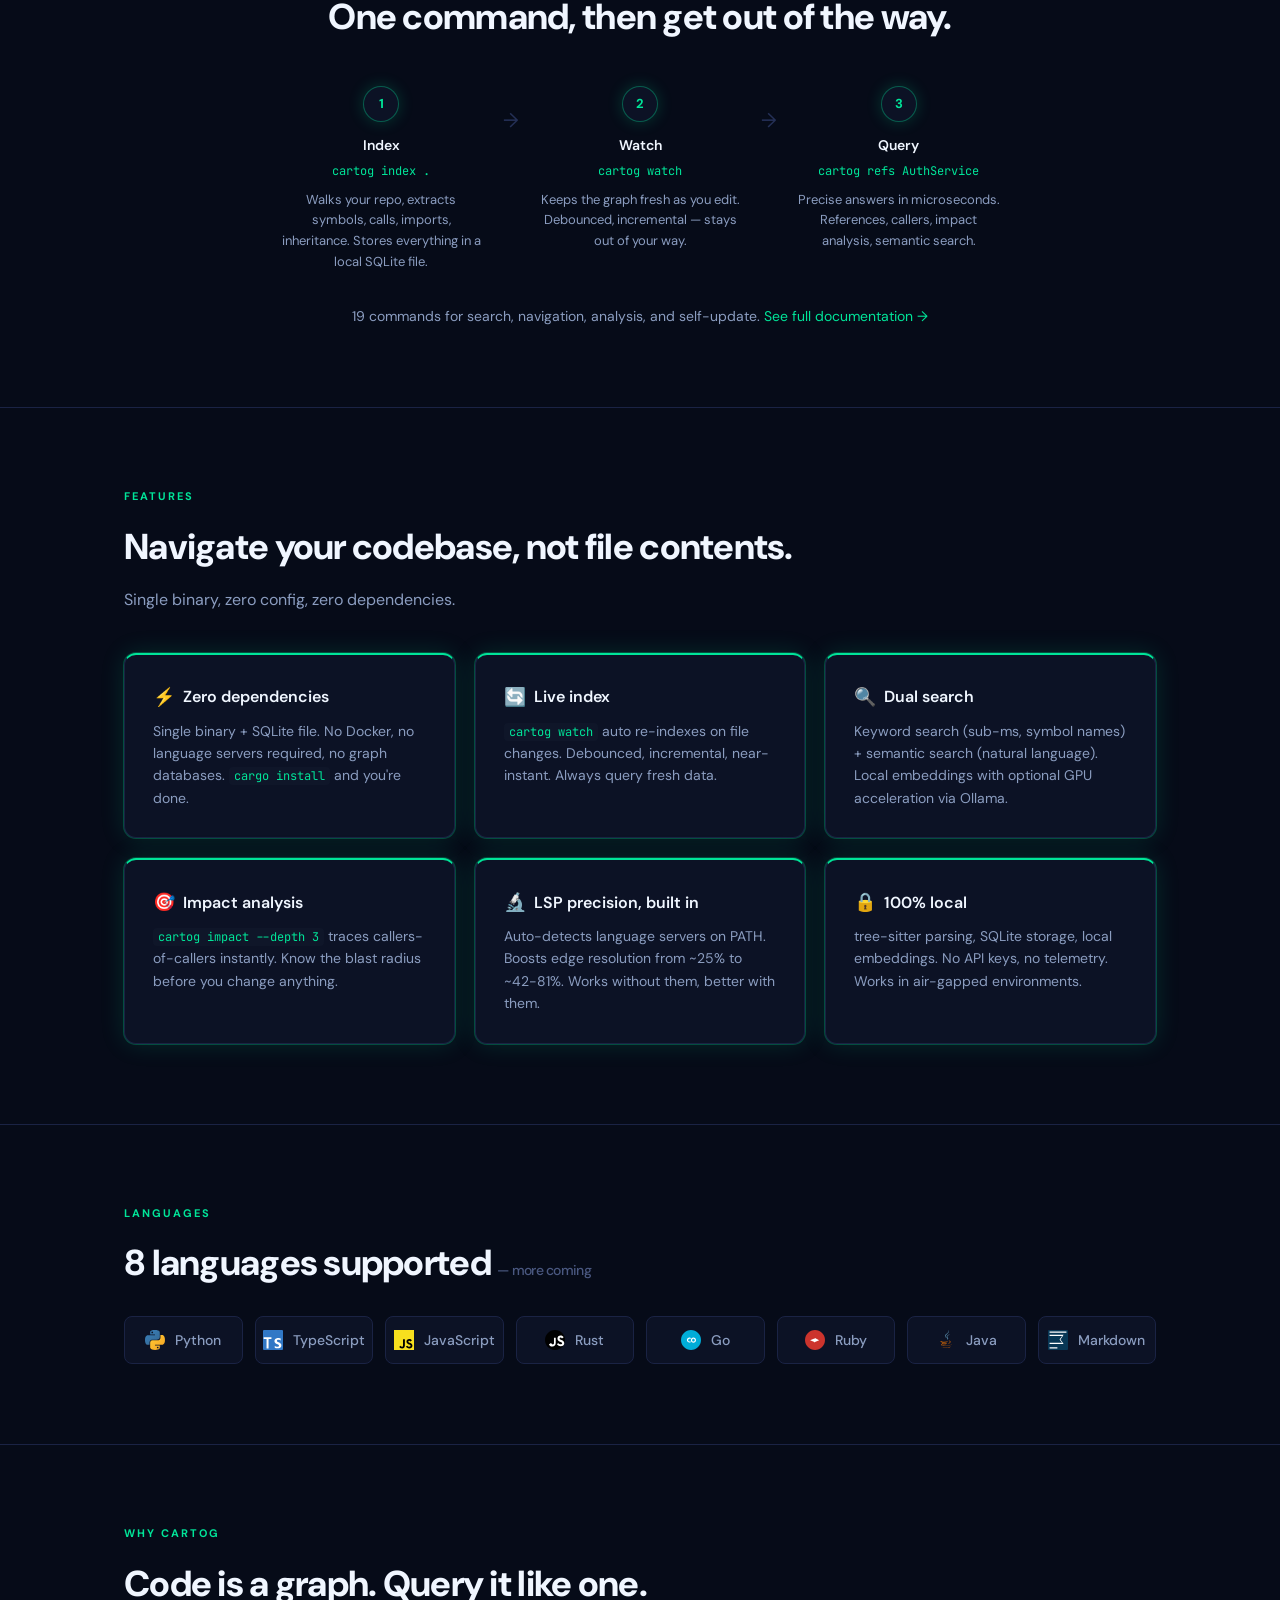
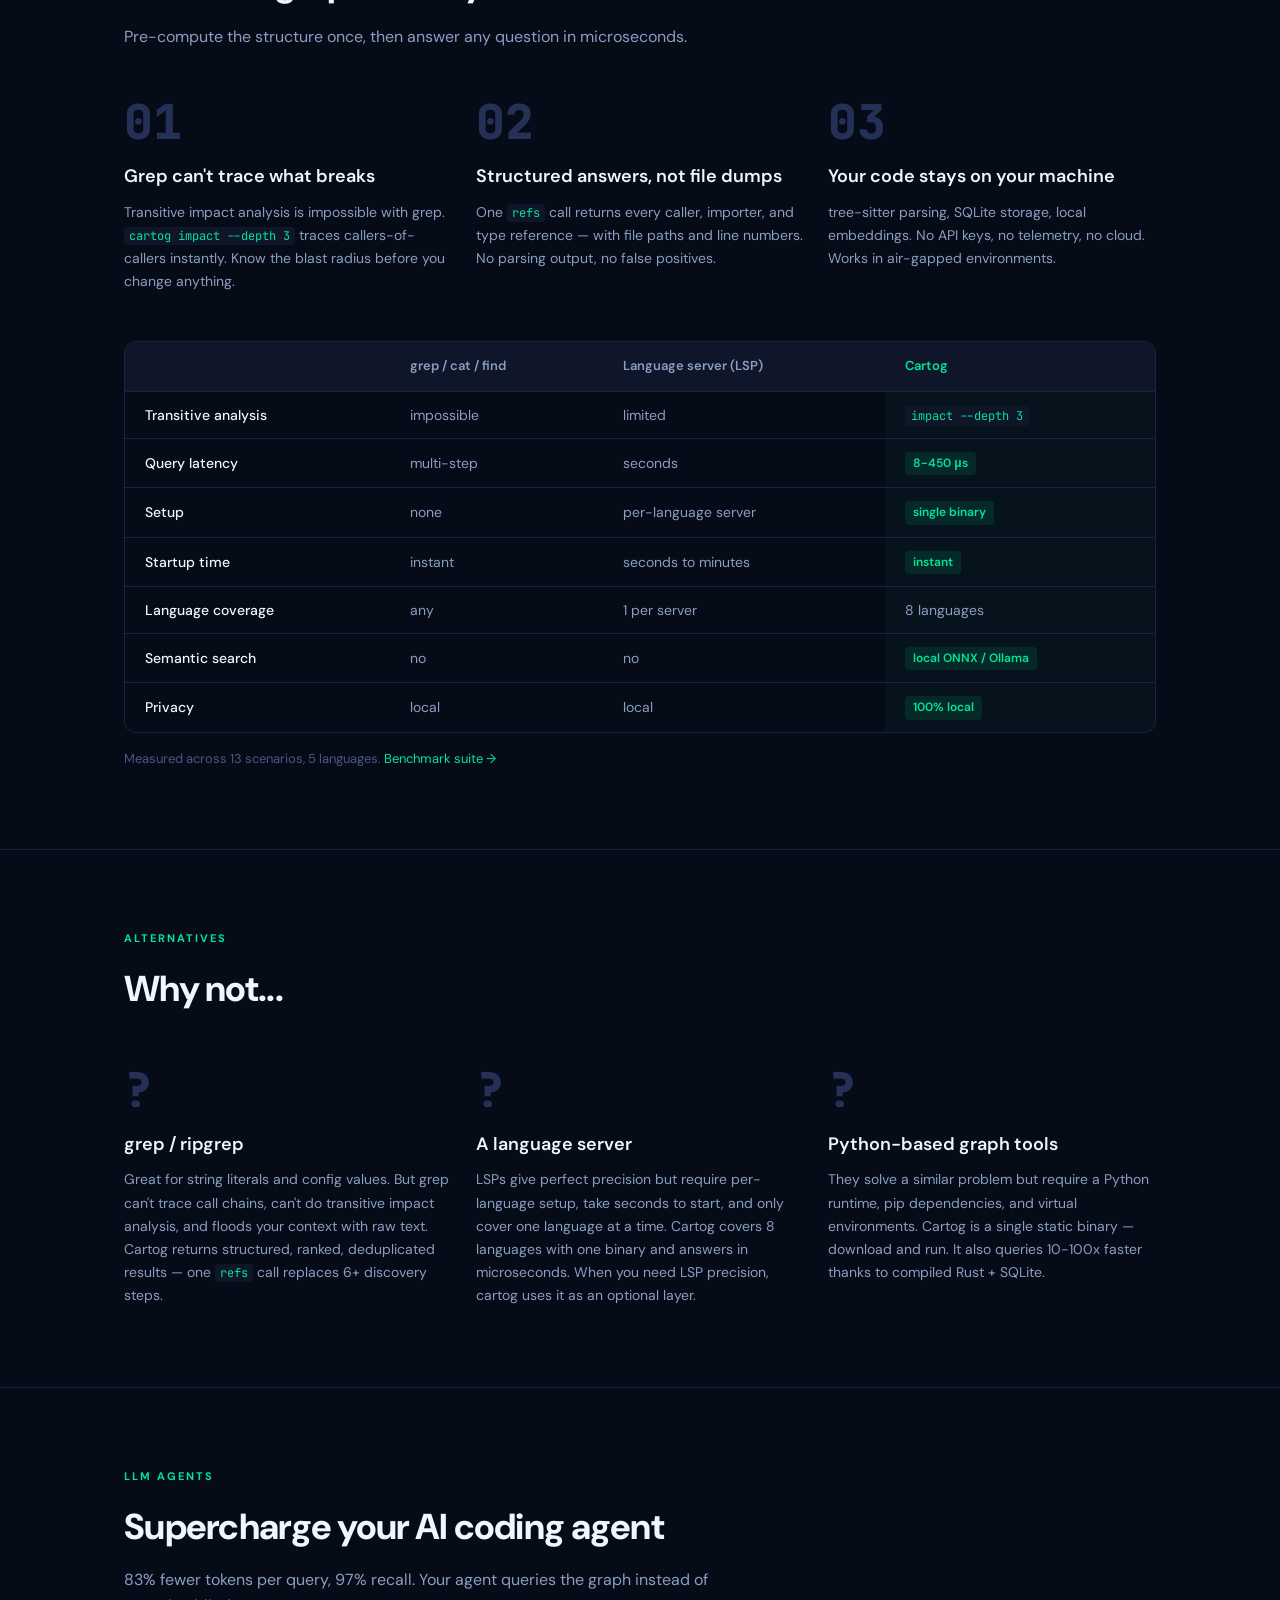
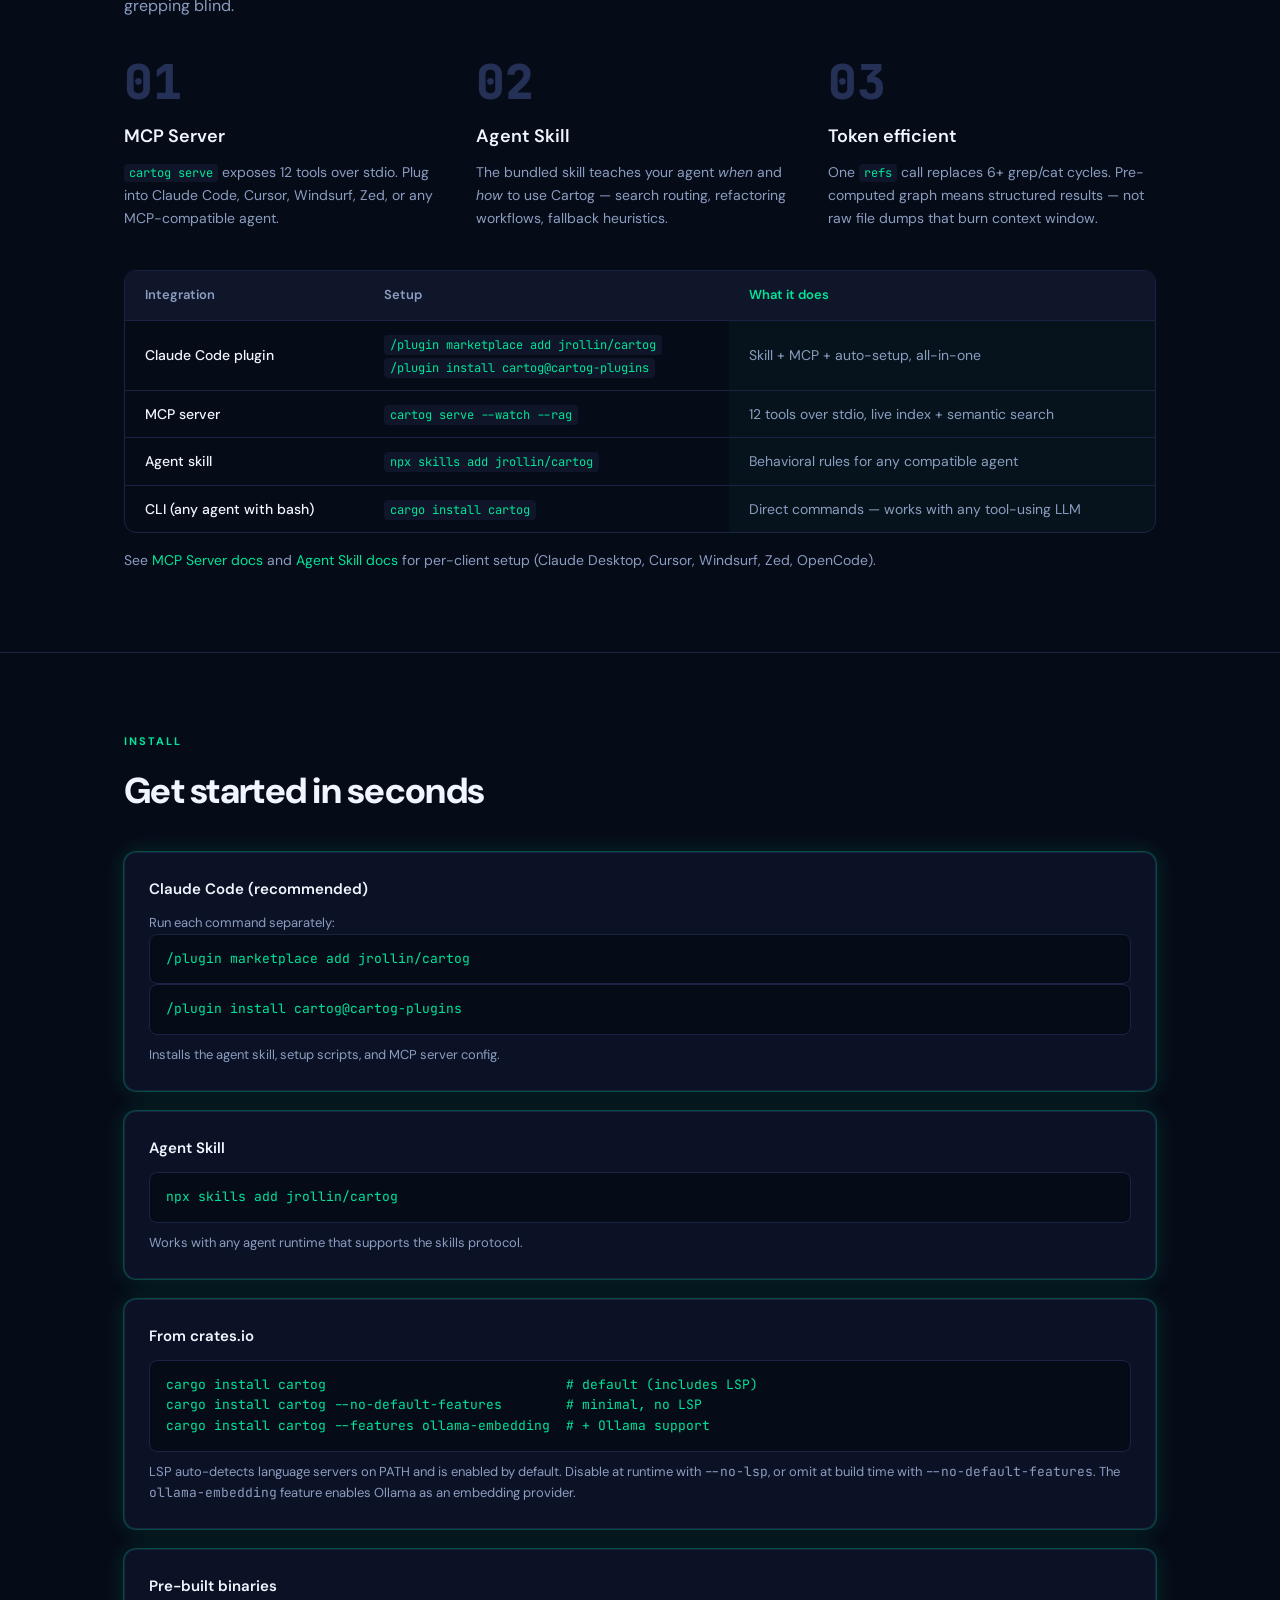
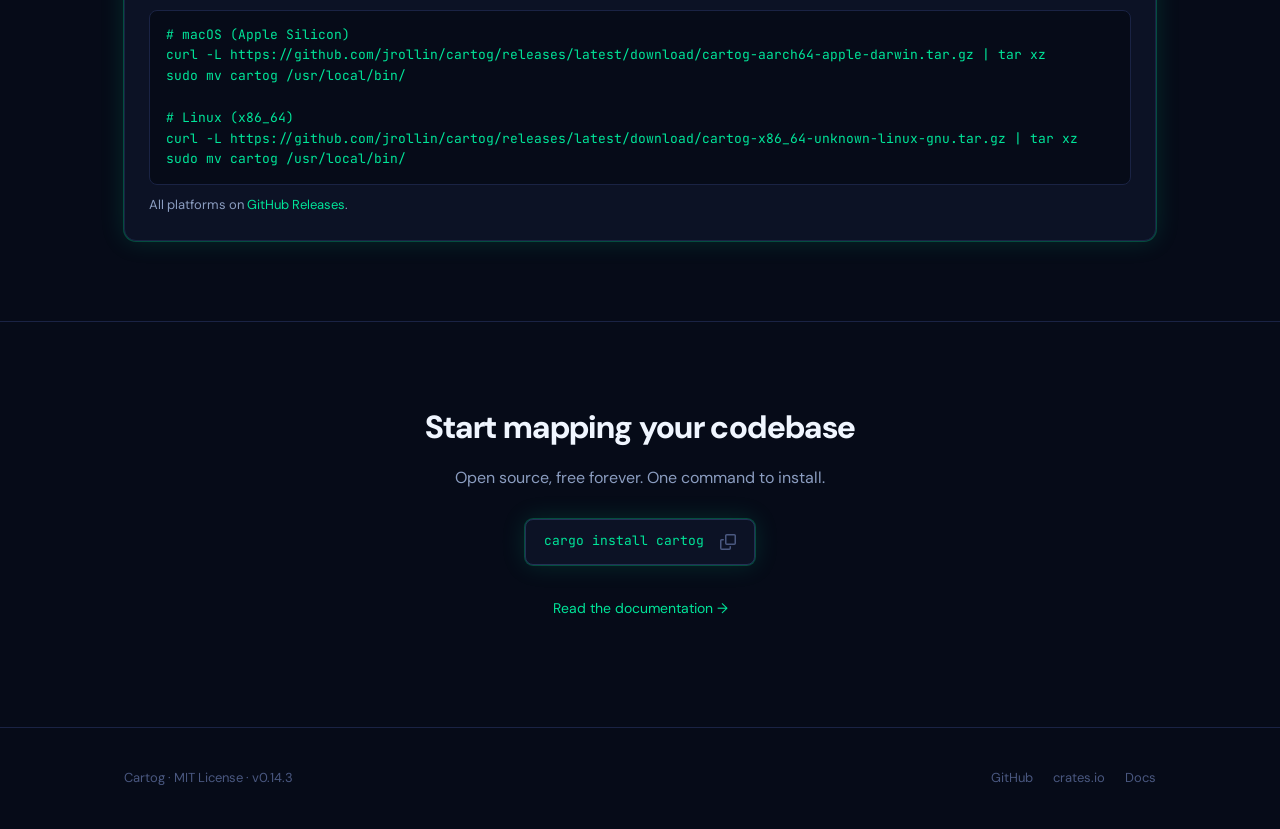
==== commit 0d423b96: "chore: bump version to 0.14.3" ====
--- a/site/index.html
+++ b/site/index.html
@@ -474,7 +474,7 @@
 <footer class="footer">
   <div class="container">
     <div class="footer-inner">
-      <span>Cartog · MIT License · v0.14.2</span>
+      <span>Cartog · MIT License · v0.14.3</span>
       <ul class="footer-links">
         <li><a href="https://github.com/jrollin/cartog">GitHub</a></li>
         <li><a href="https://crates.io/crates/cartog">crates.io</a></li>
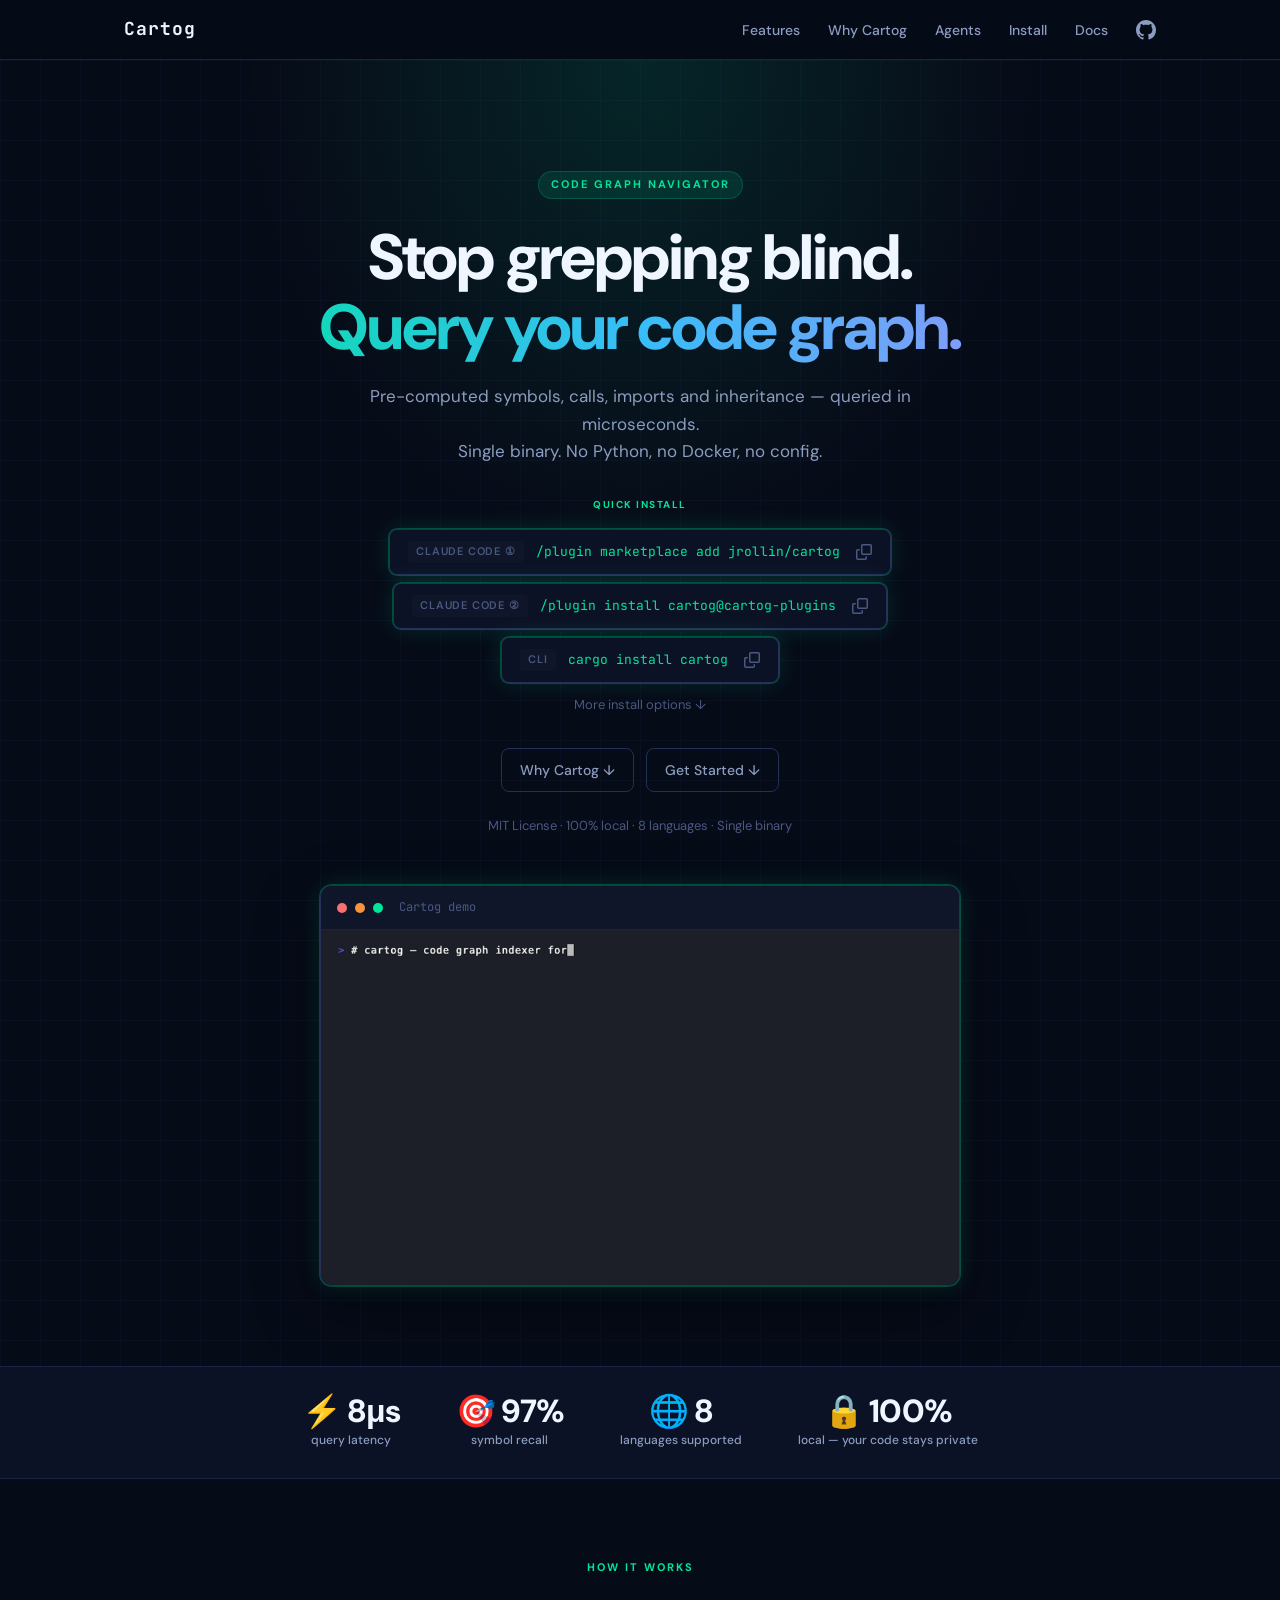
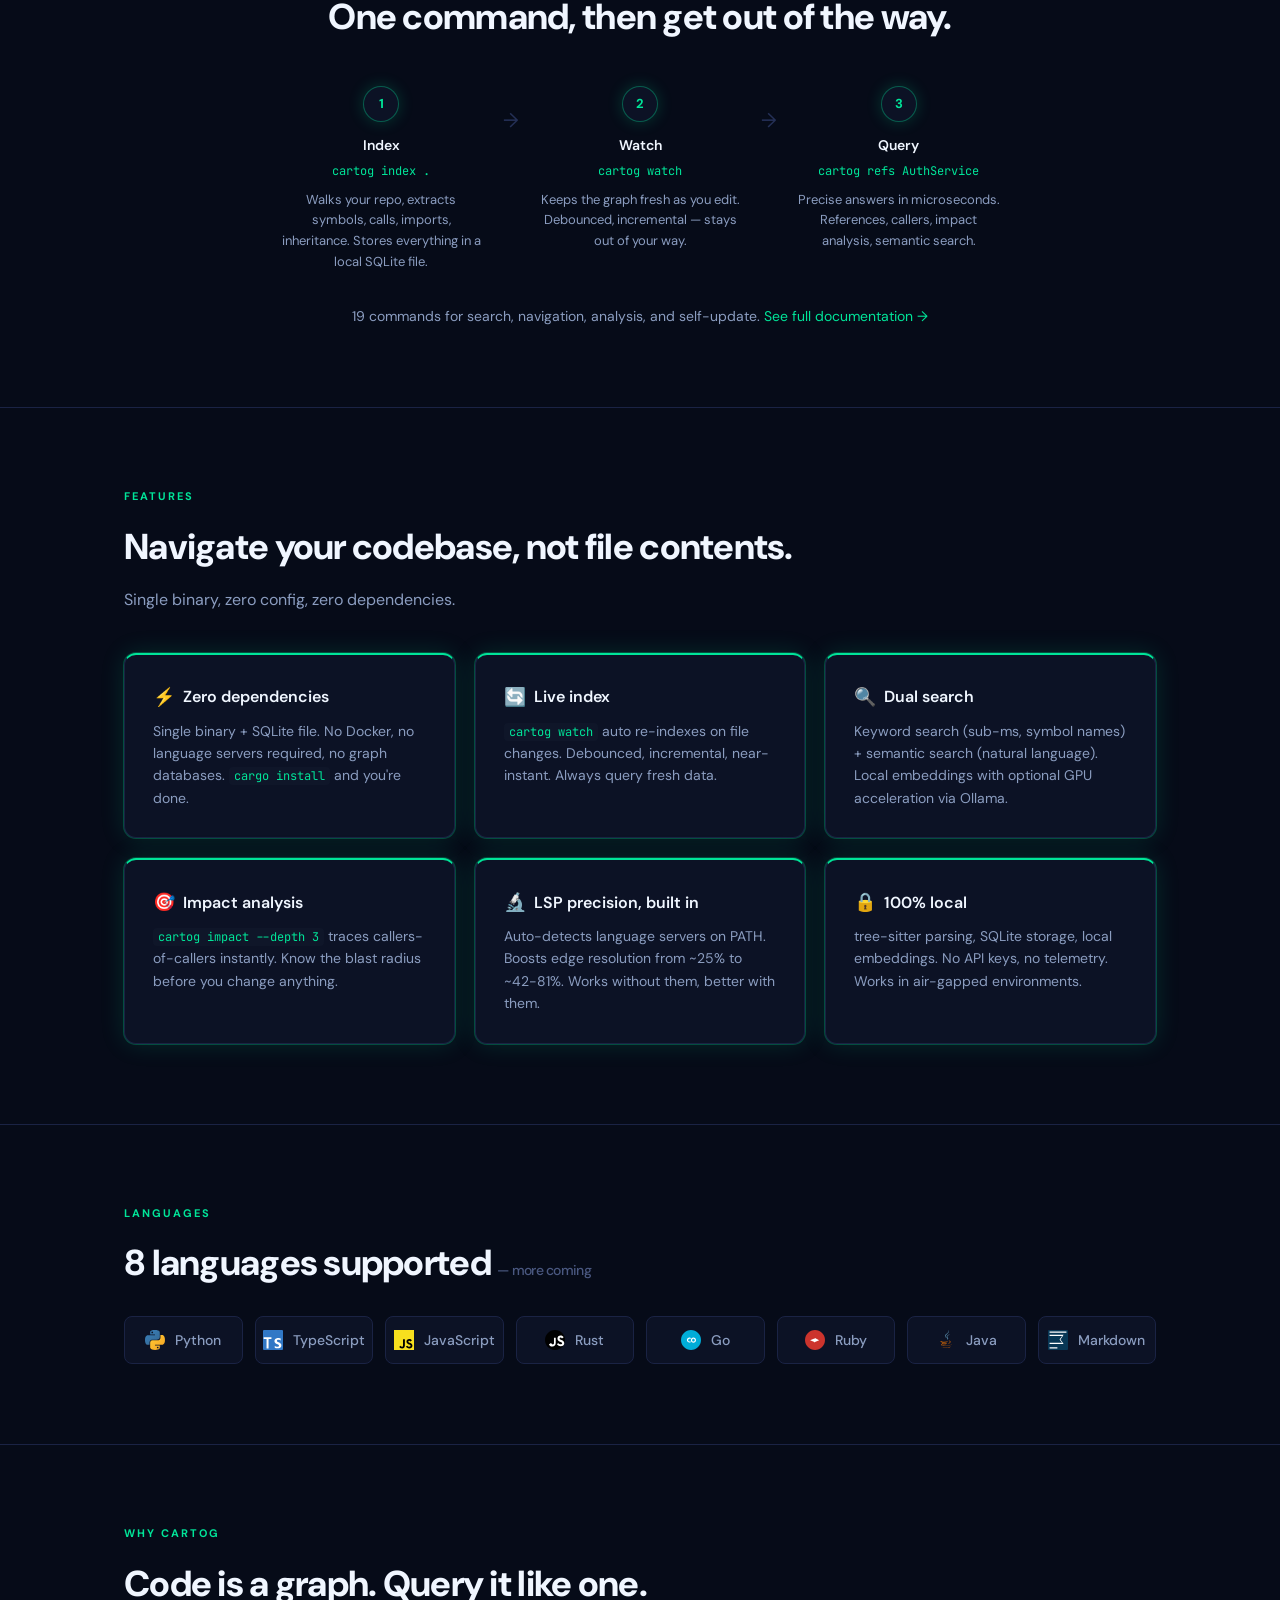
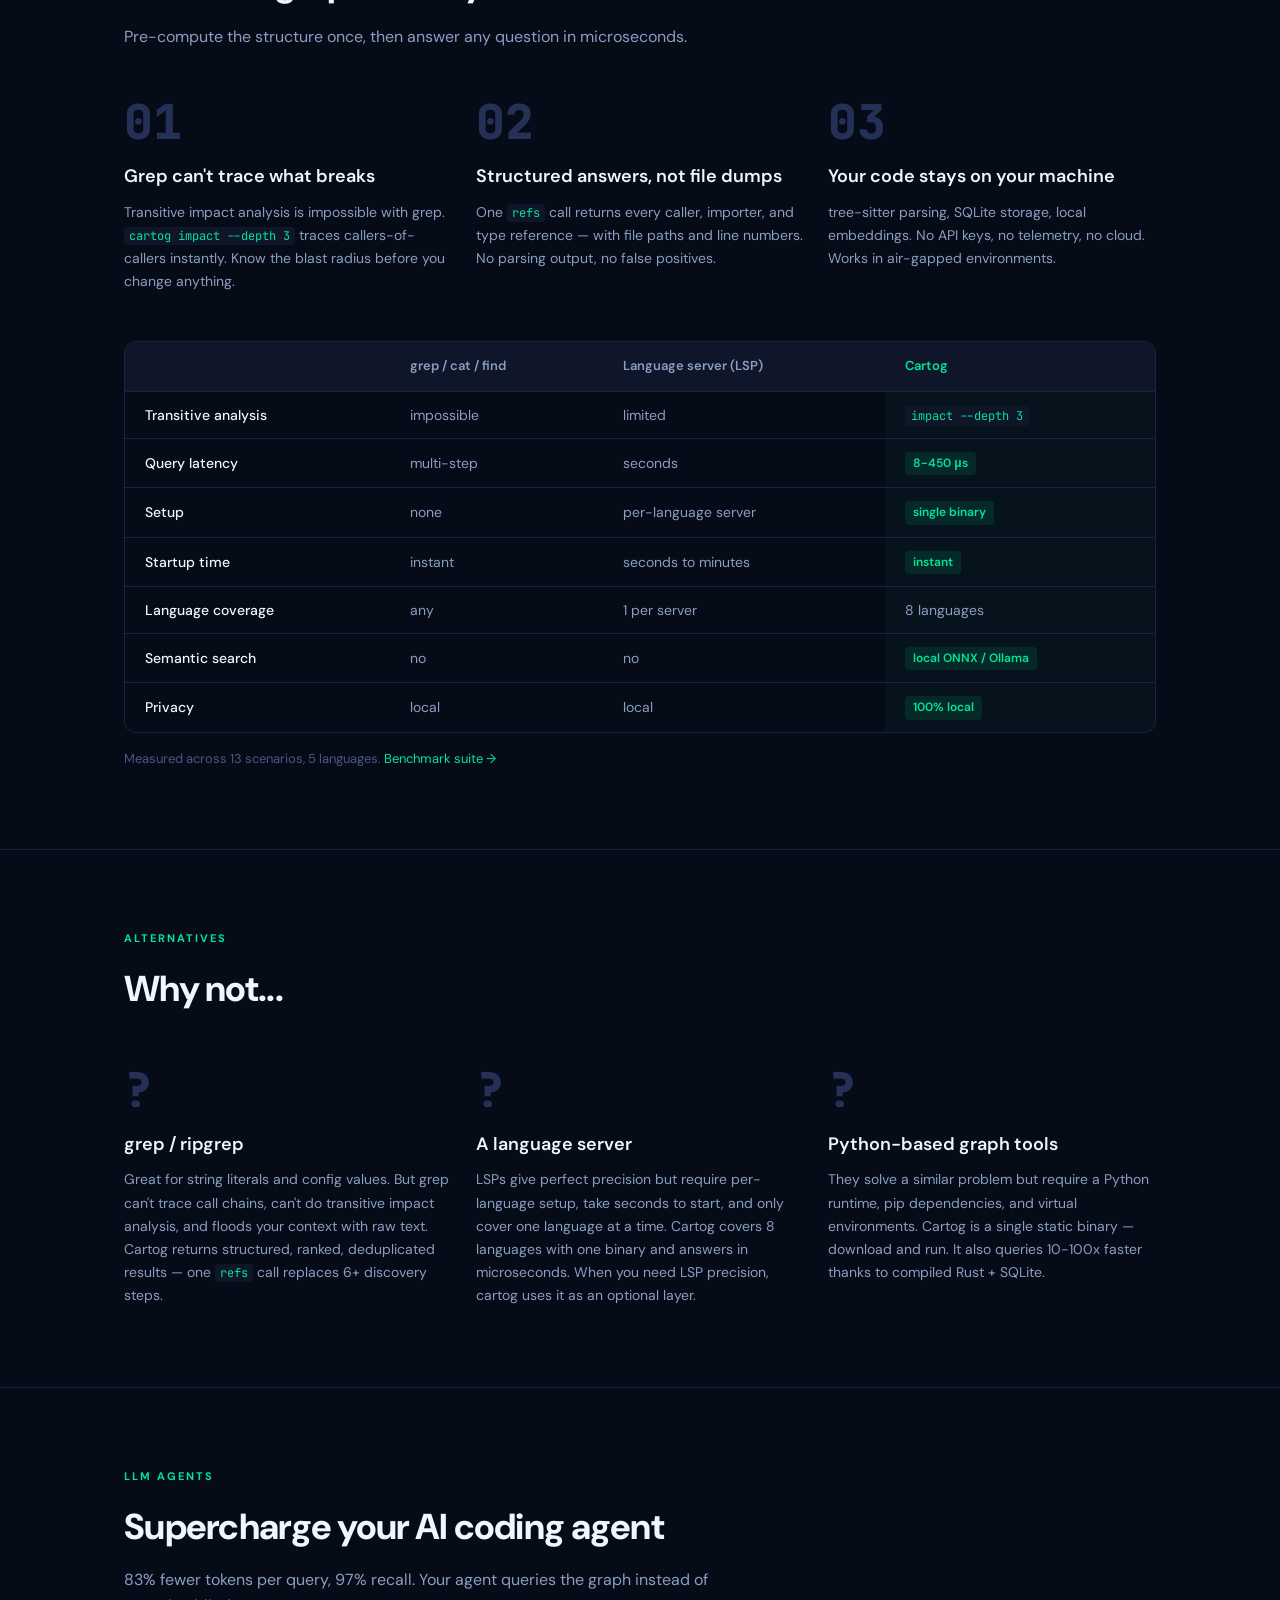
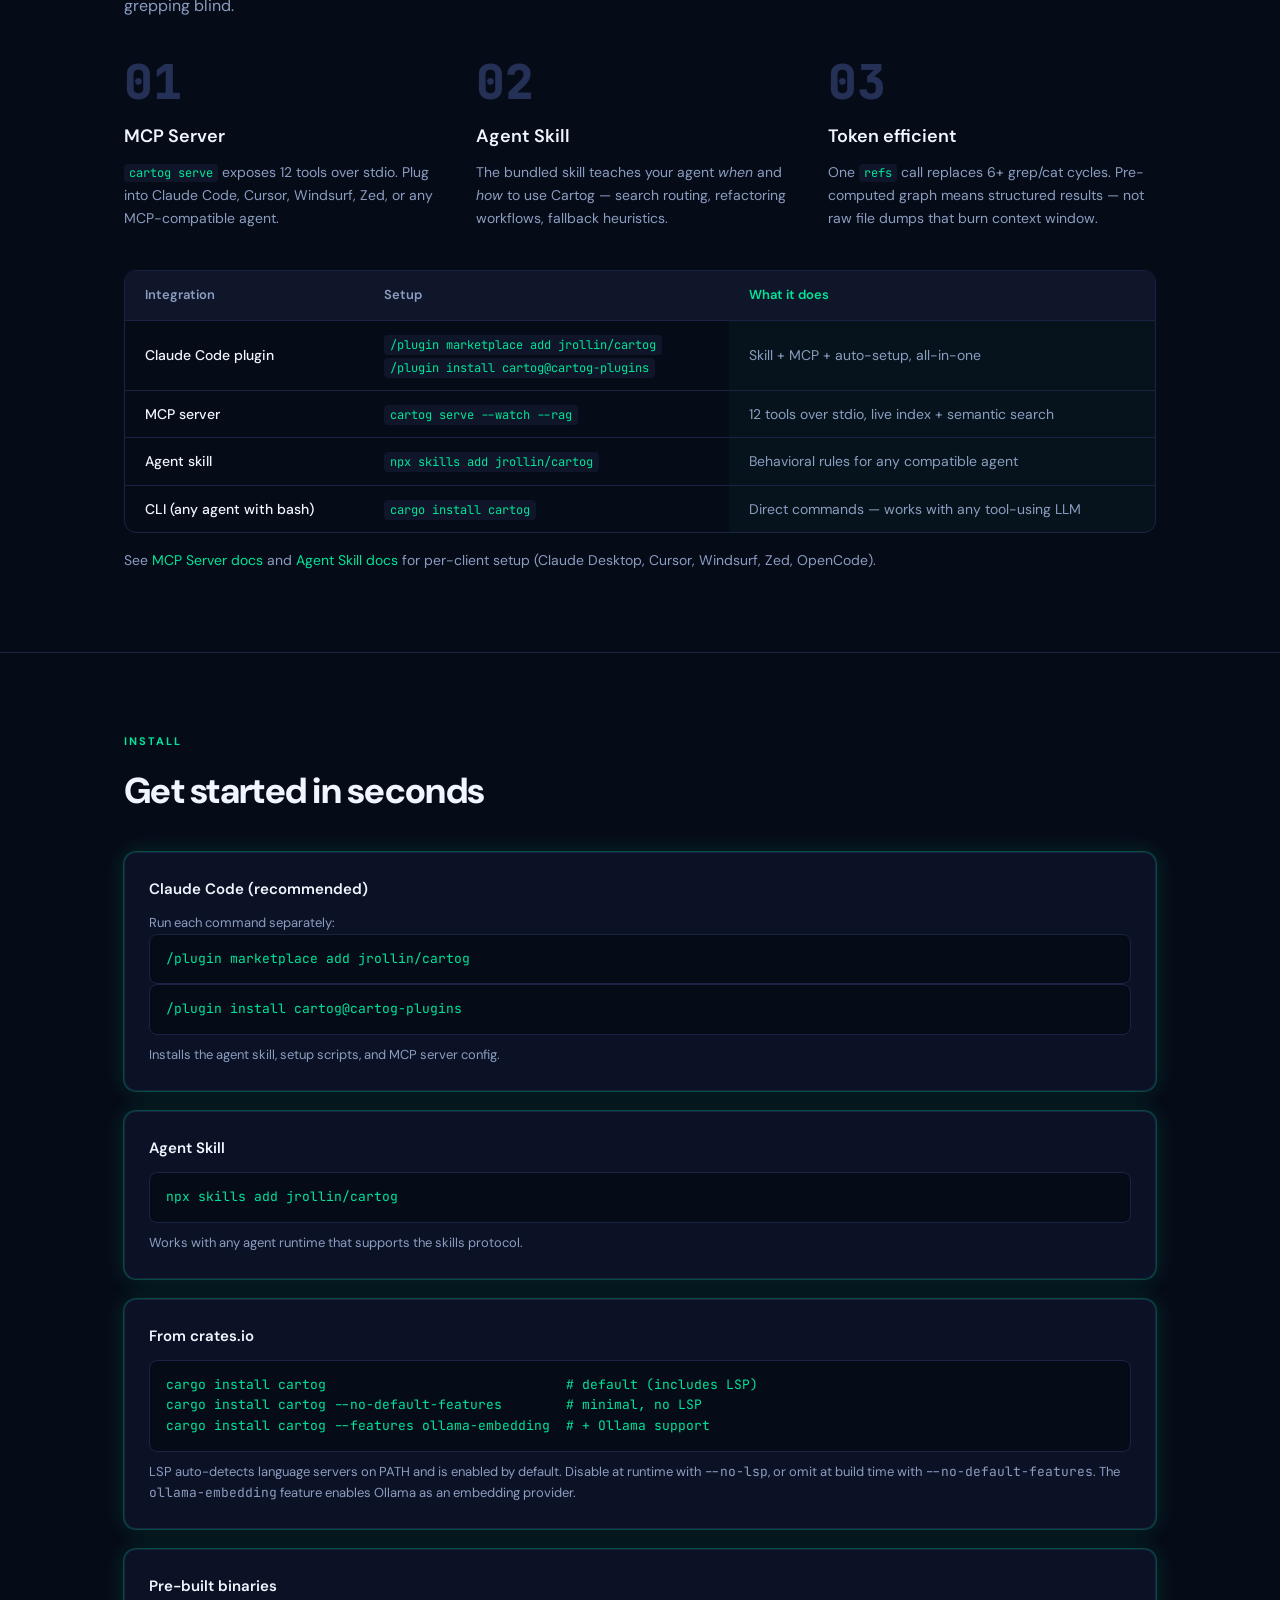
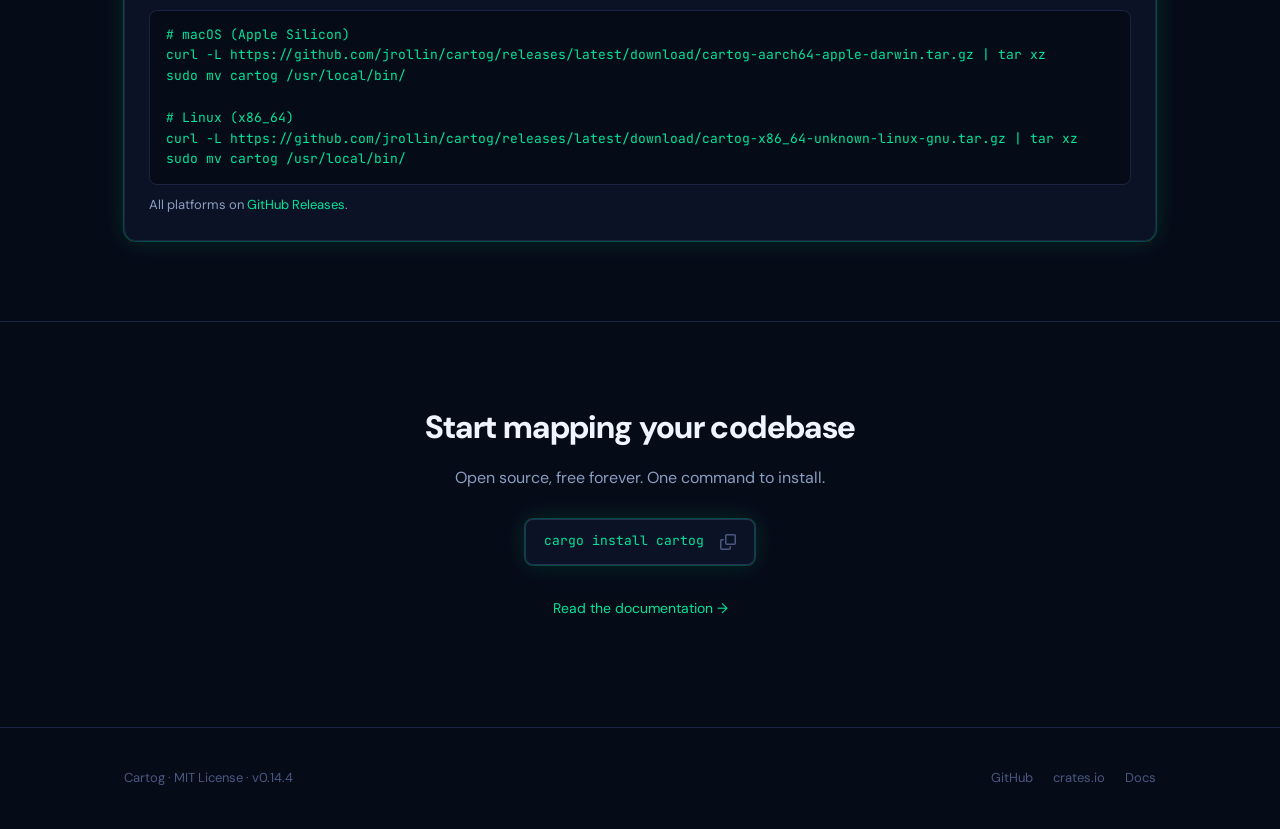
==== commit 74dbb95e: "chore: bump version to 0.14.4" ====
--- a/site/index.html
+++ b/site/index.html
@@ -474,7 +474,7 @@
 <footer class="footer">
   <div class="container">
     <div class="footer-inner">
-      <span>Cartog · MIT License · v0.14.3</span>
+      <span>Cartog · MIT License · v0.14.4</span>
       <ul class="footer-links">
         <li><a href="https://github.com/jrollin/cartog">GitHub</a></li>
         <li><a href="https://crates.io/crates/cartog">crates.io</a></li>
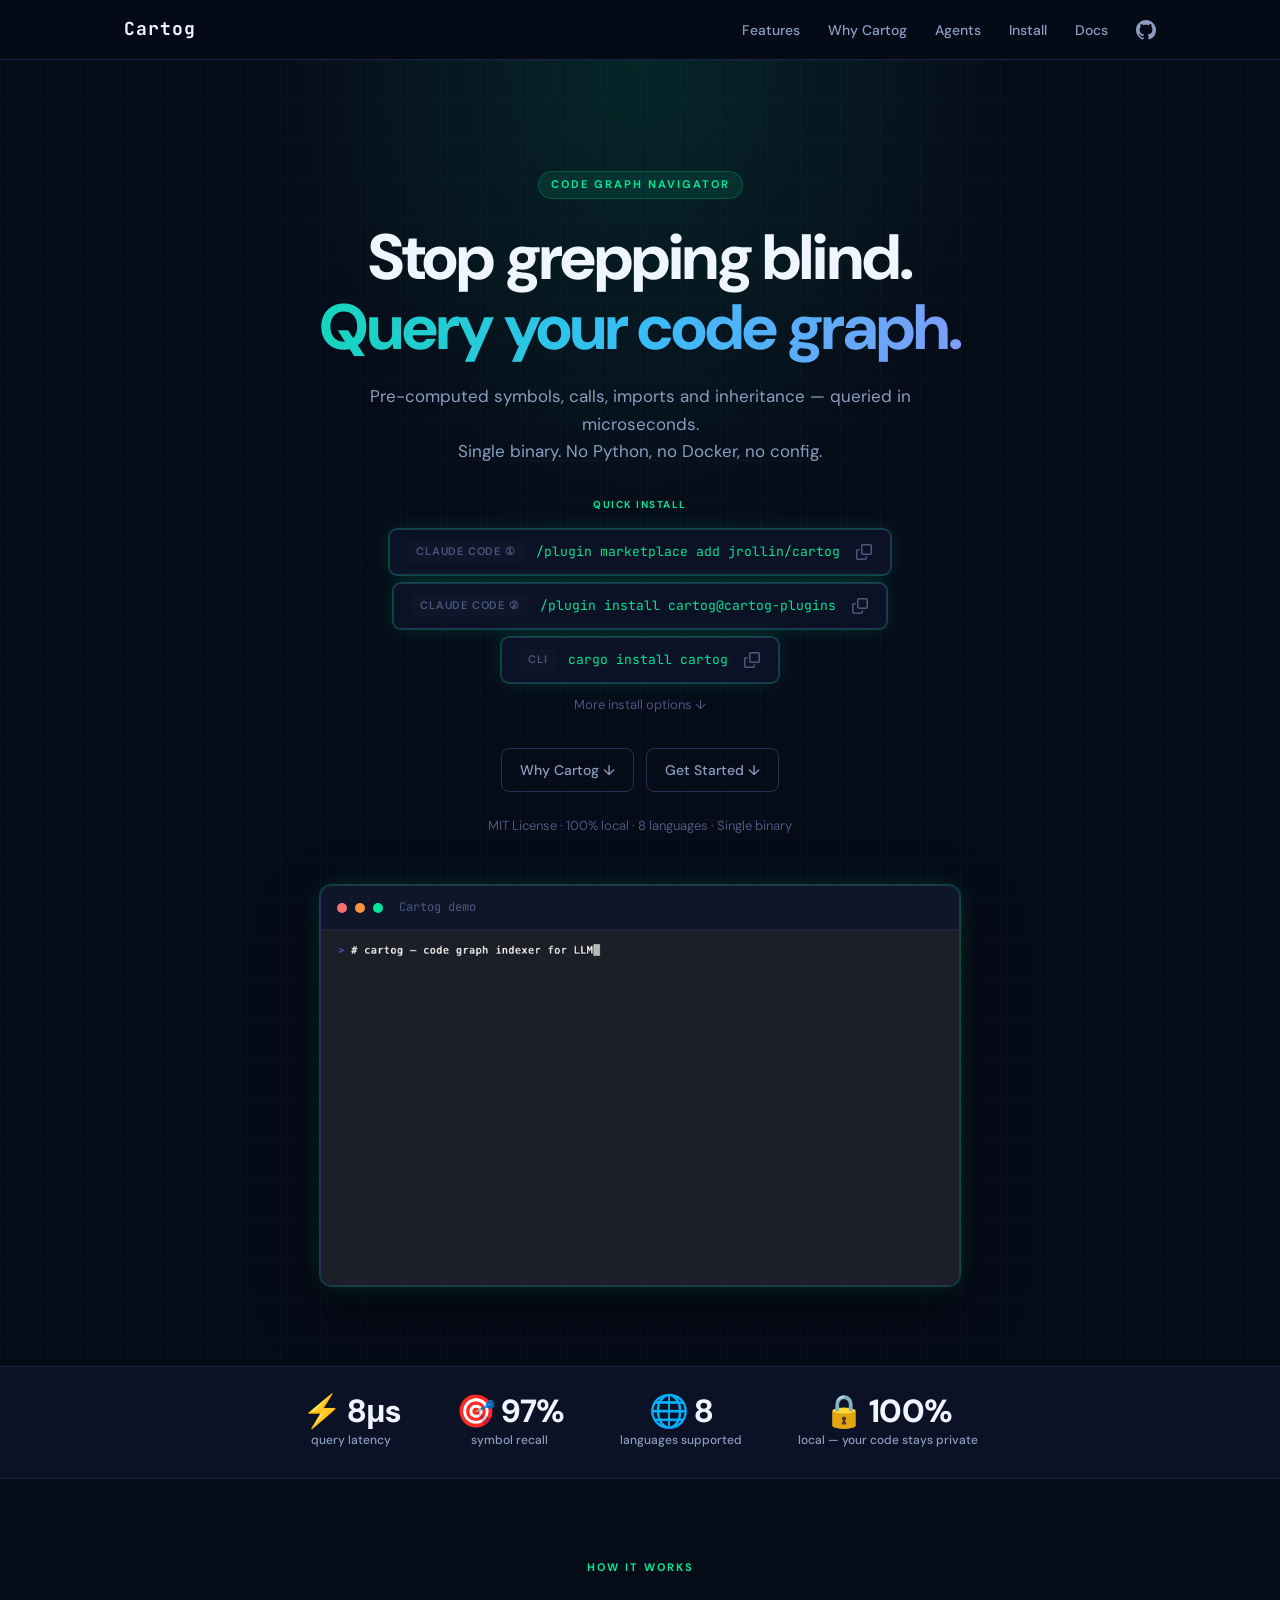
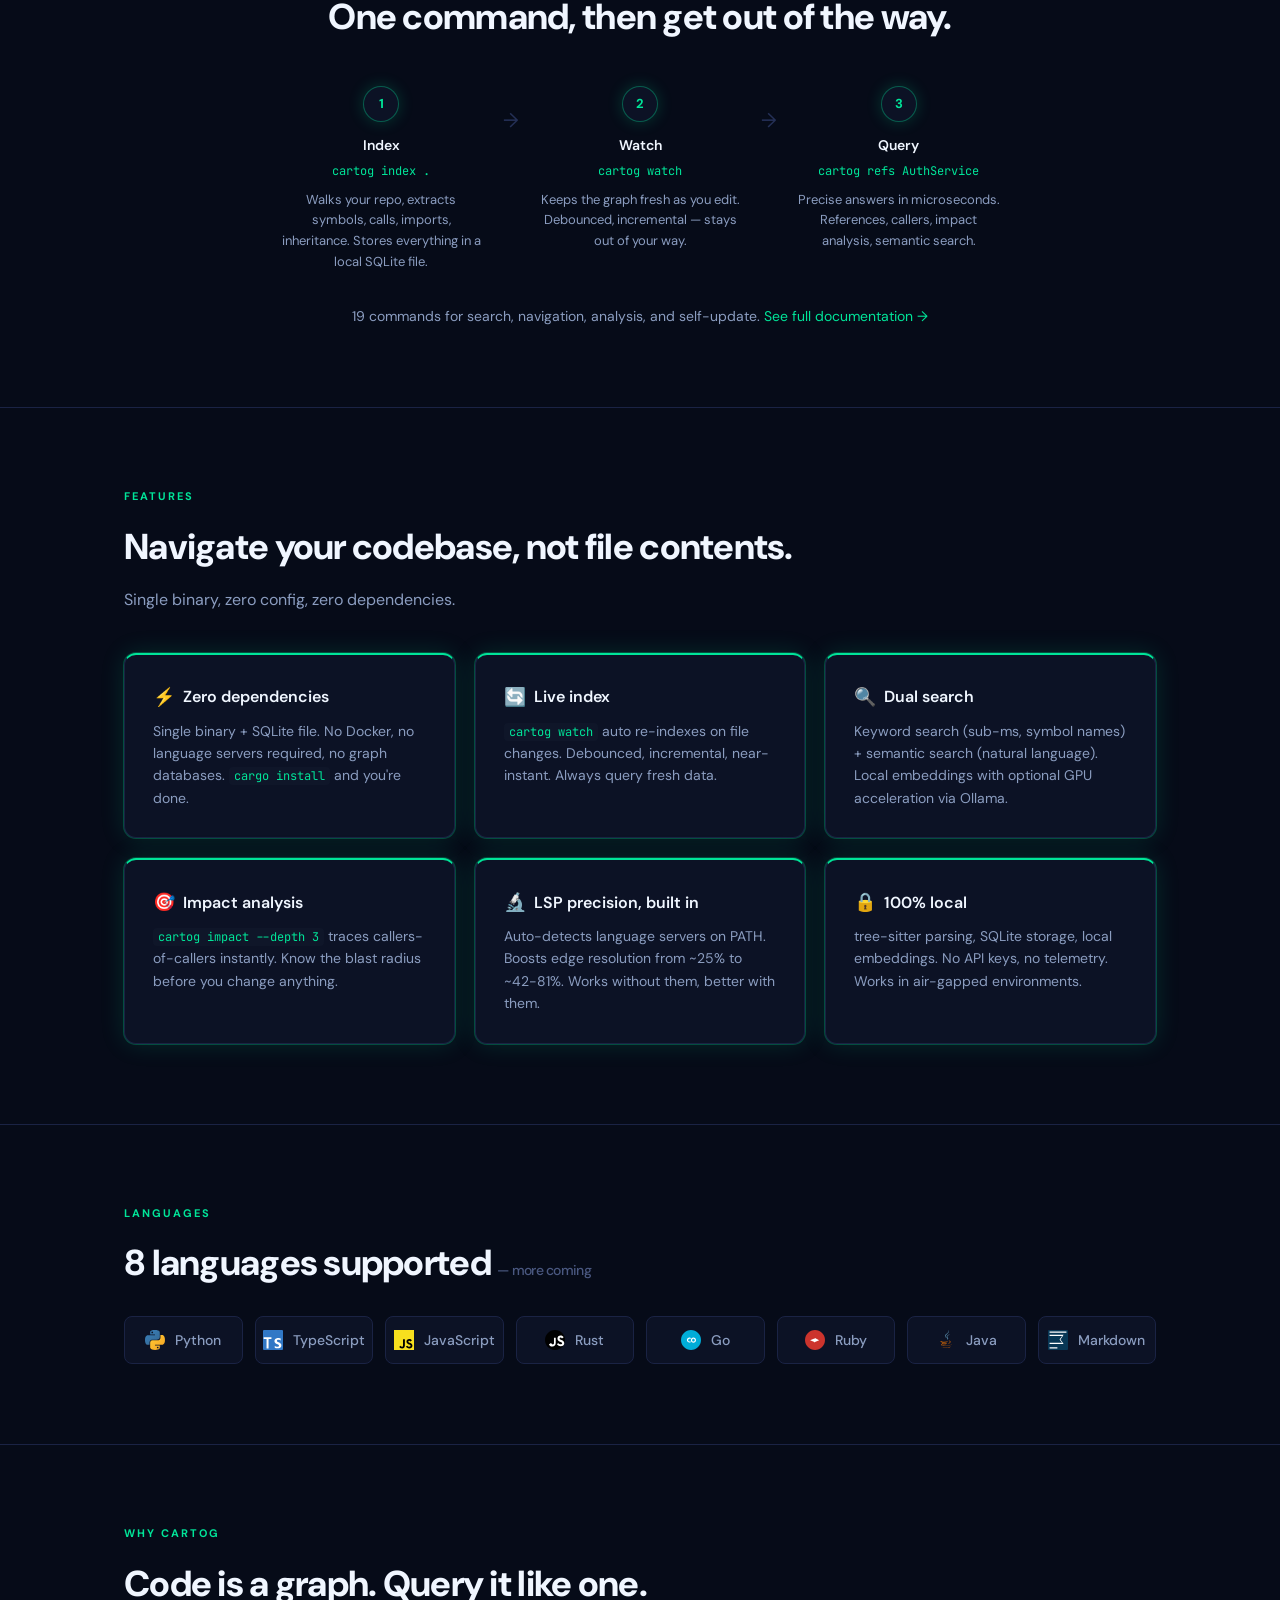
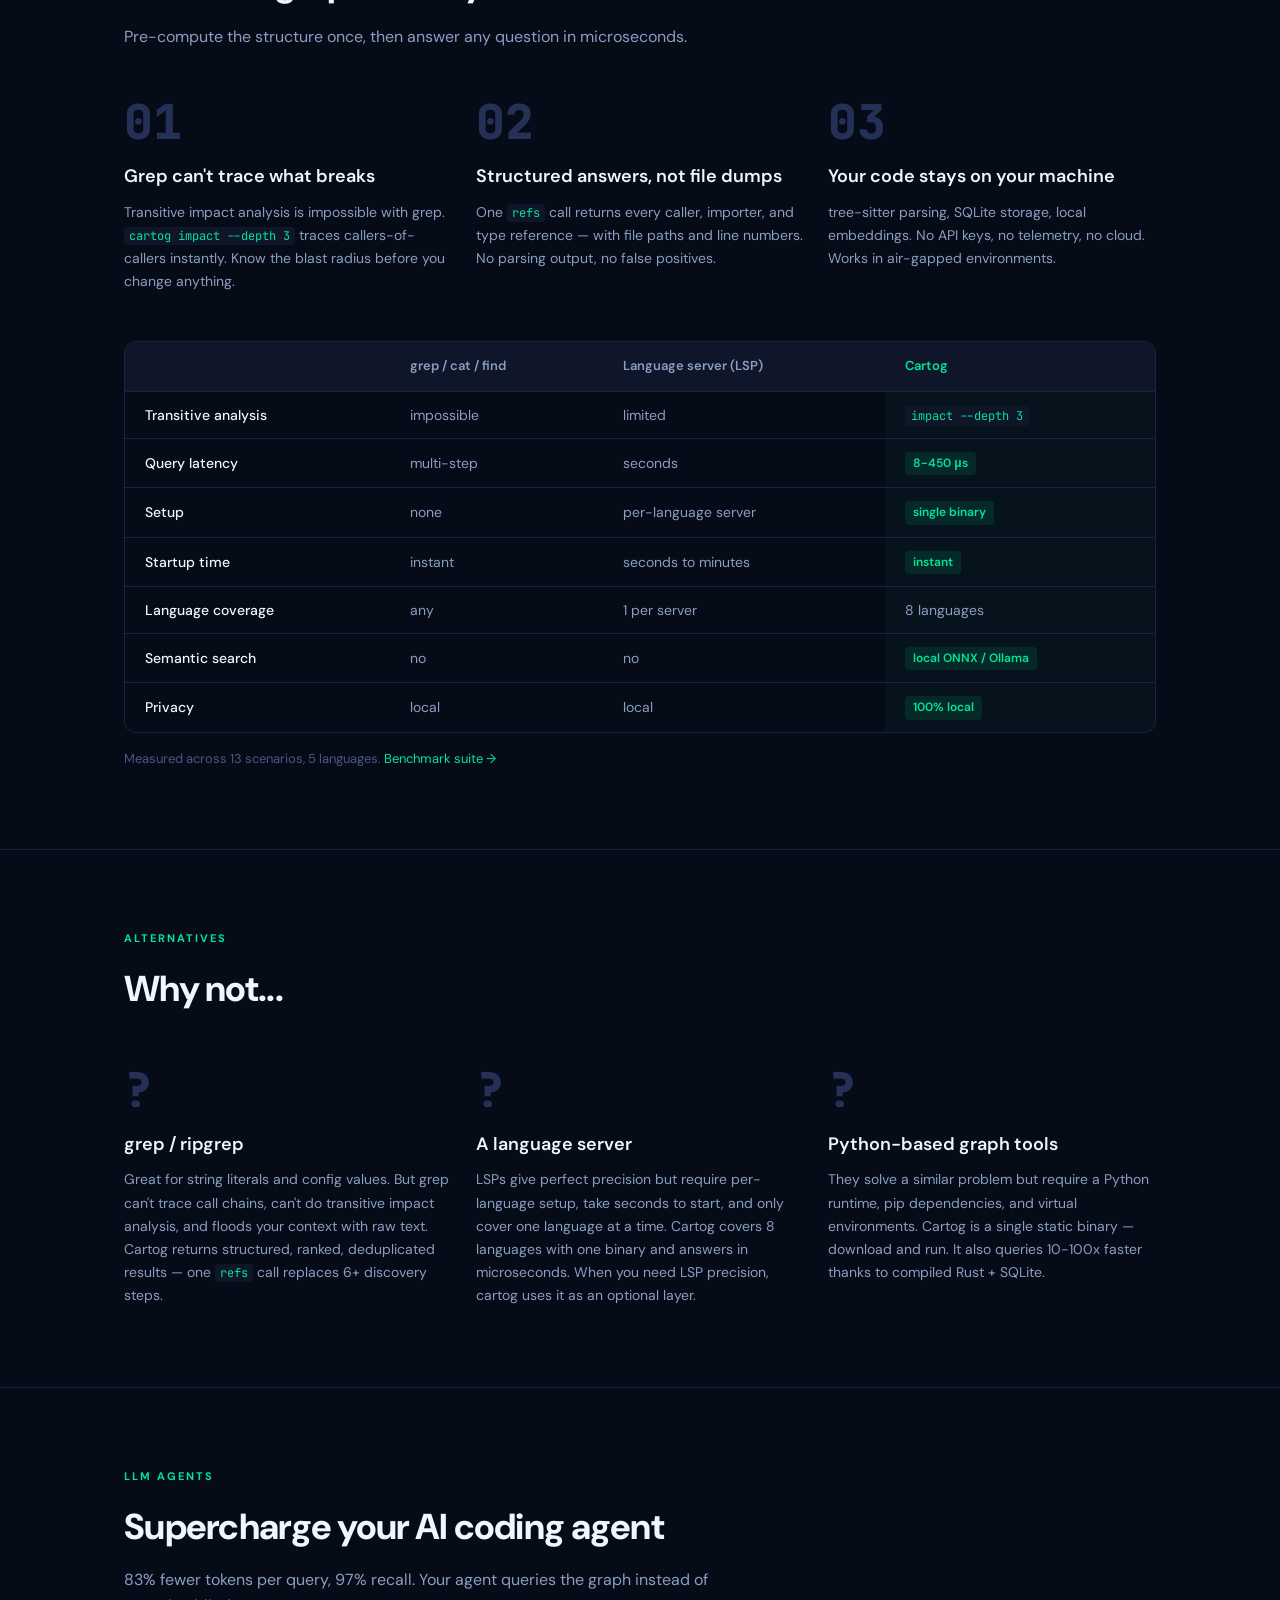
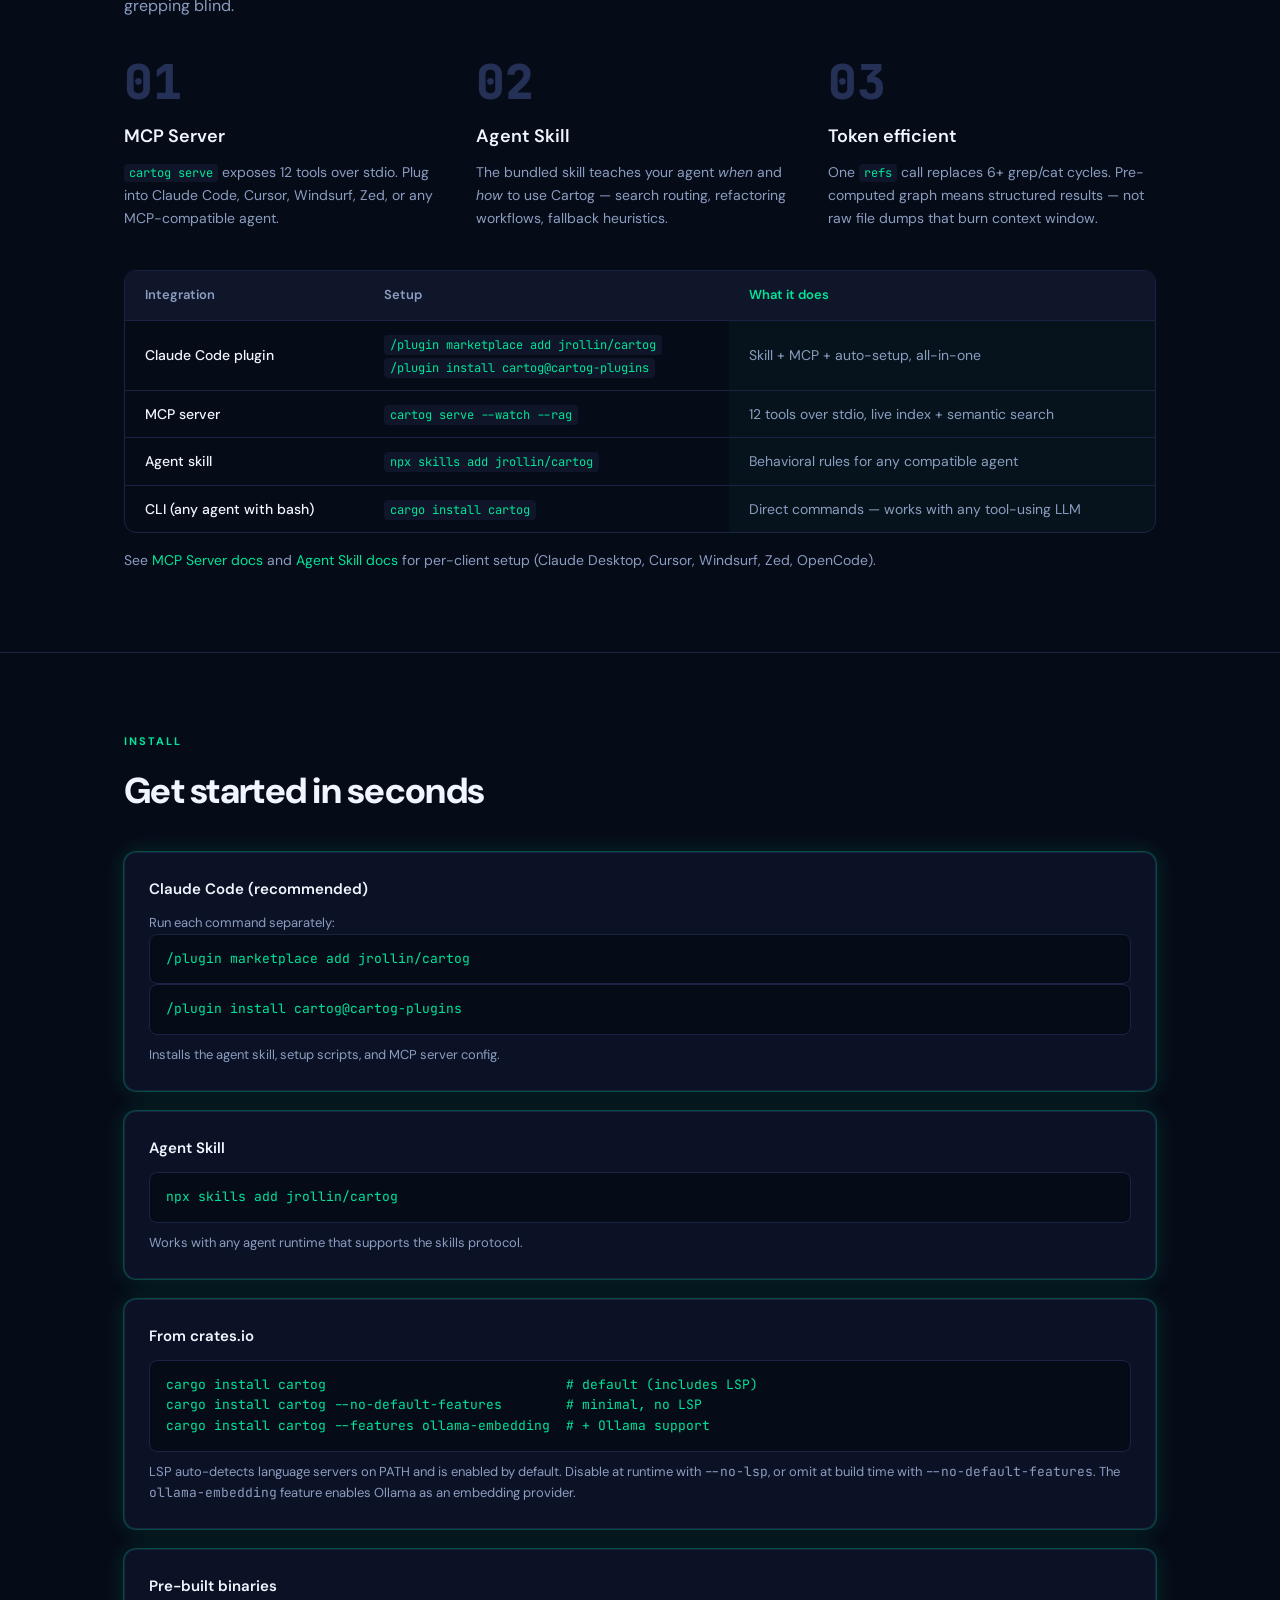
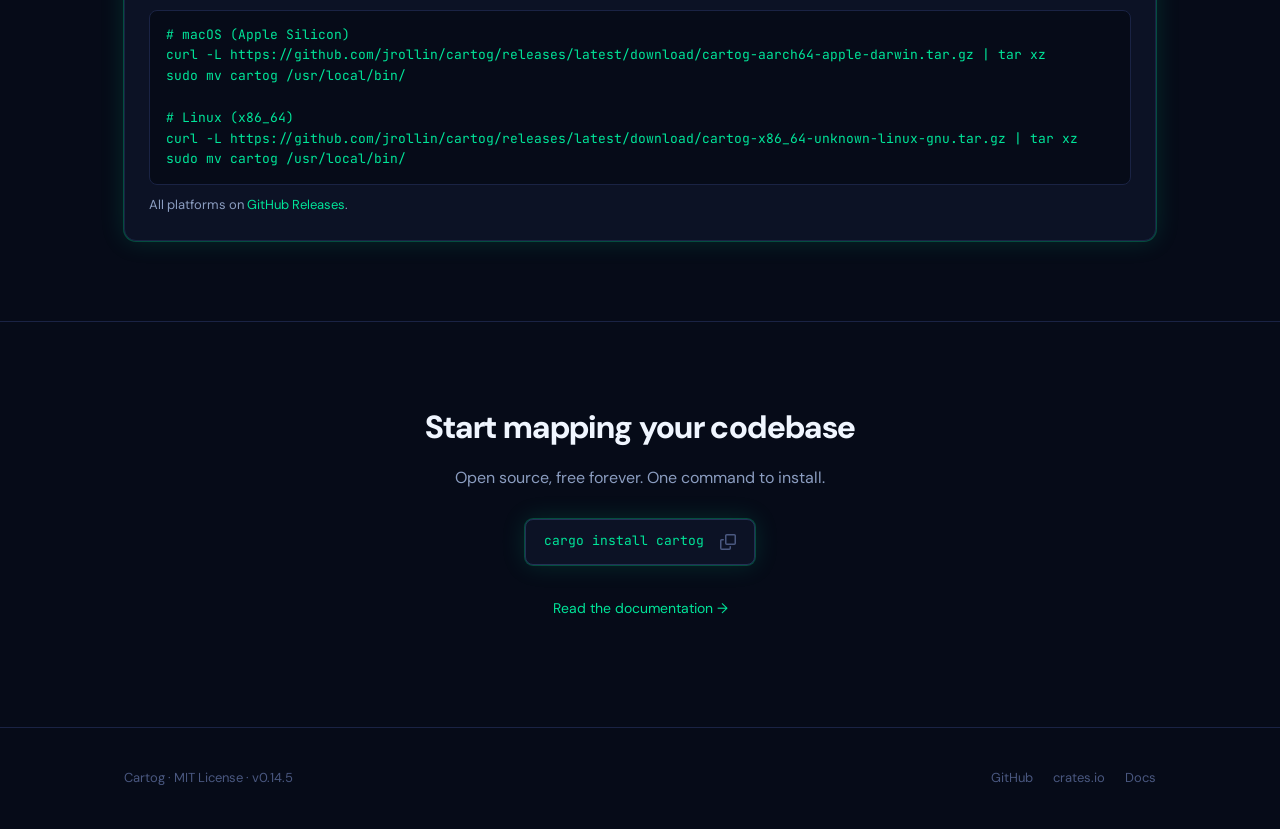
==== commit bbc95584: "chore: bump version to 0.14.5" ====
--- a/site/index.html
+++ b/site/index.html
@@ -474,7 +474,7 @@
 <footer class="footer">
   <div class="container">
     <div class="footer-inner">
-      <span>Cartog · MIT License · v0.14.4</span>
+      <span>Cartog · MIT License · v0.14.5</span>
       <ul class="footer-links">
         <li><a href="https://github.com/jrollin/cartog">GitHub</a></li>
         <li><a href="https://crates.io/crates/cartog">crates.io</a></li>
